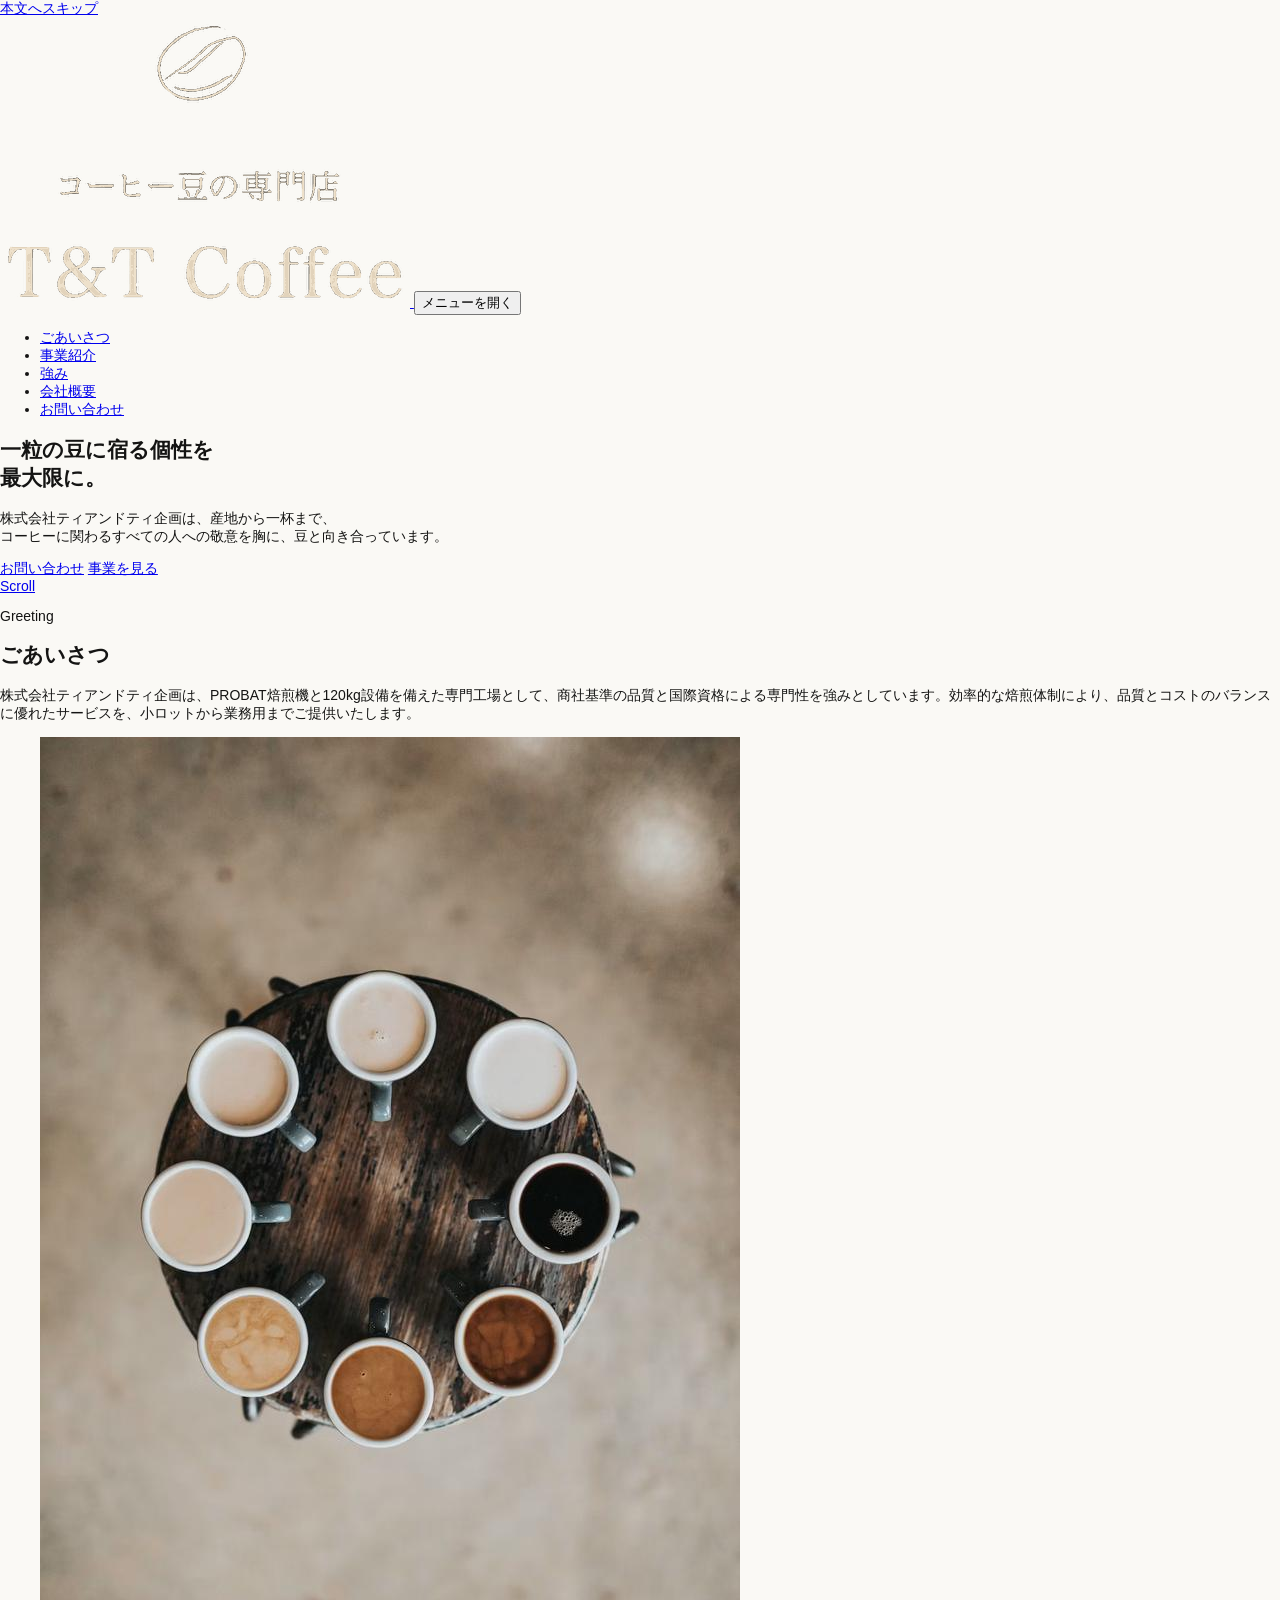
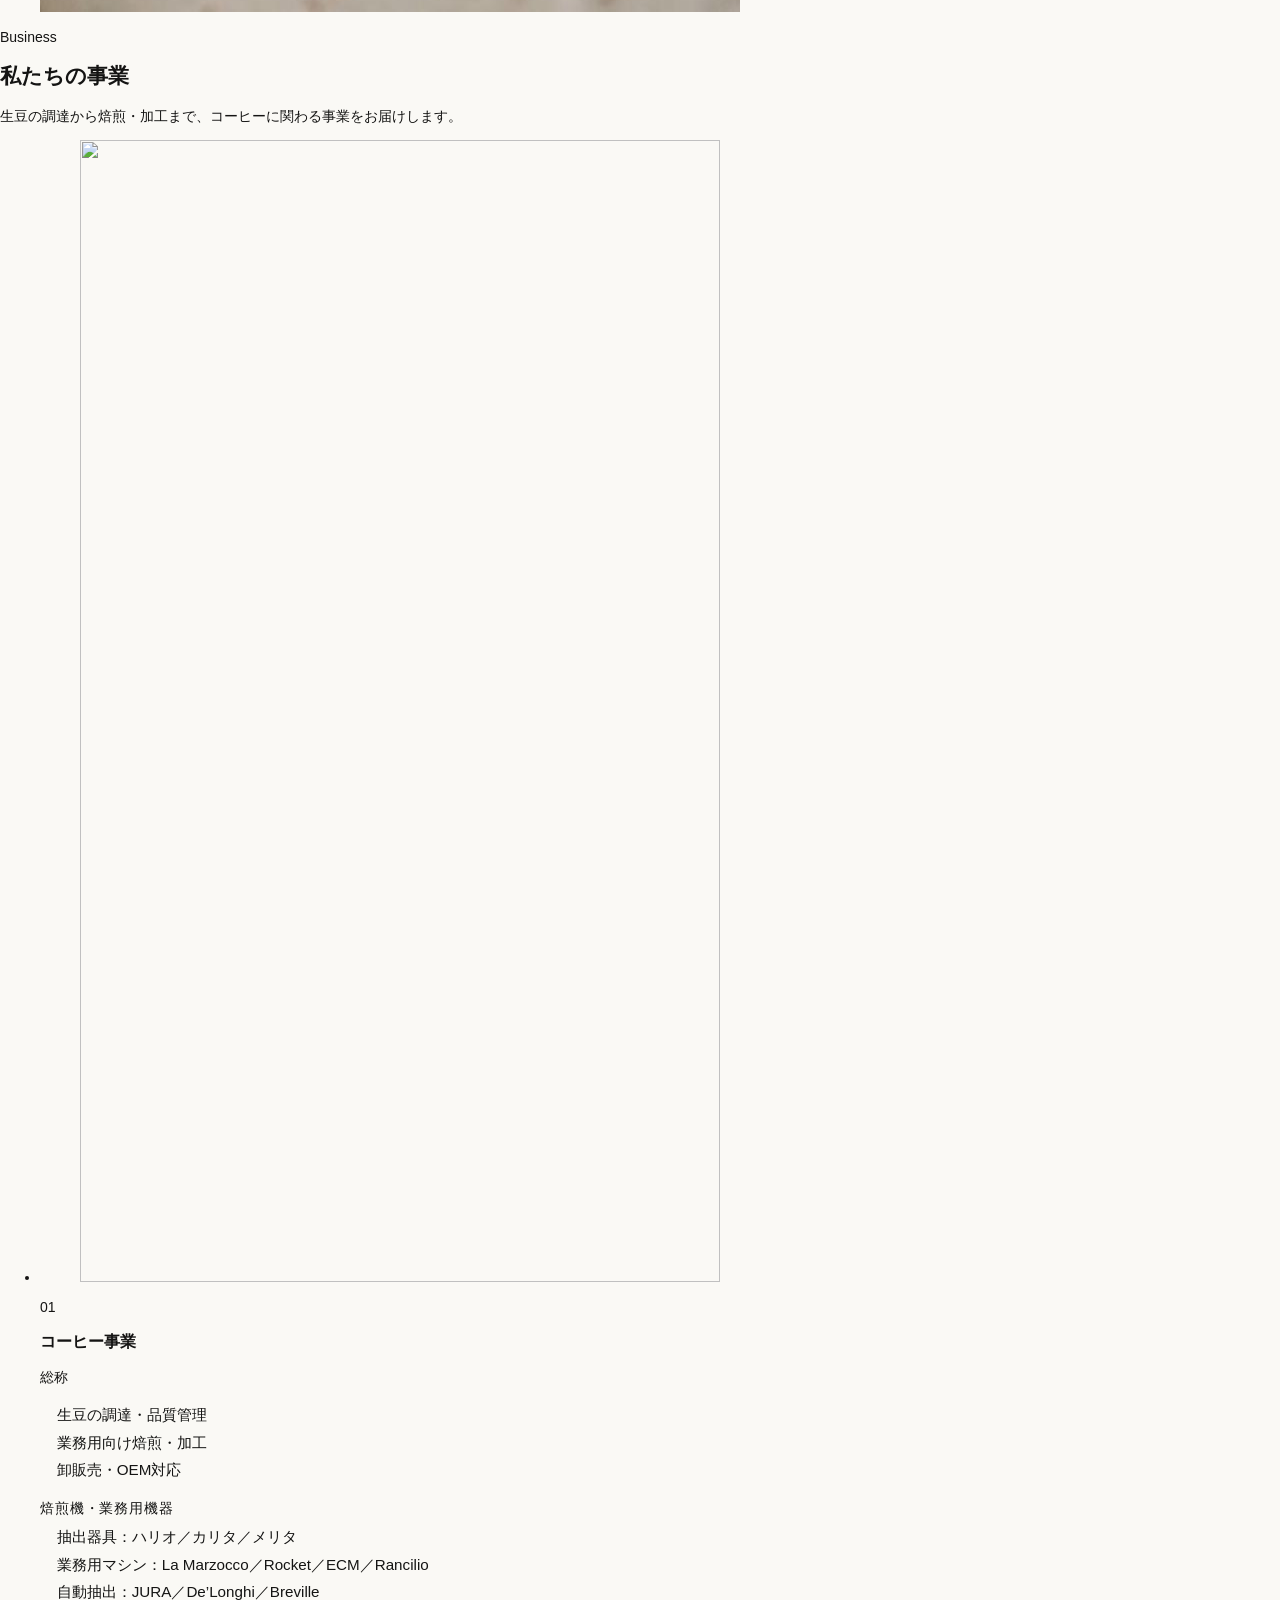
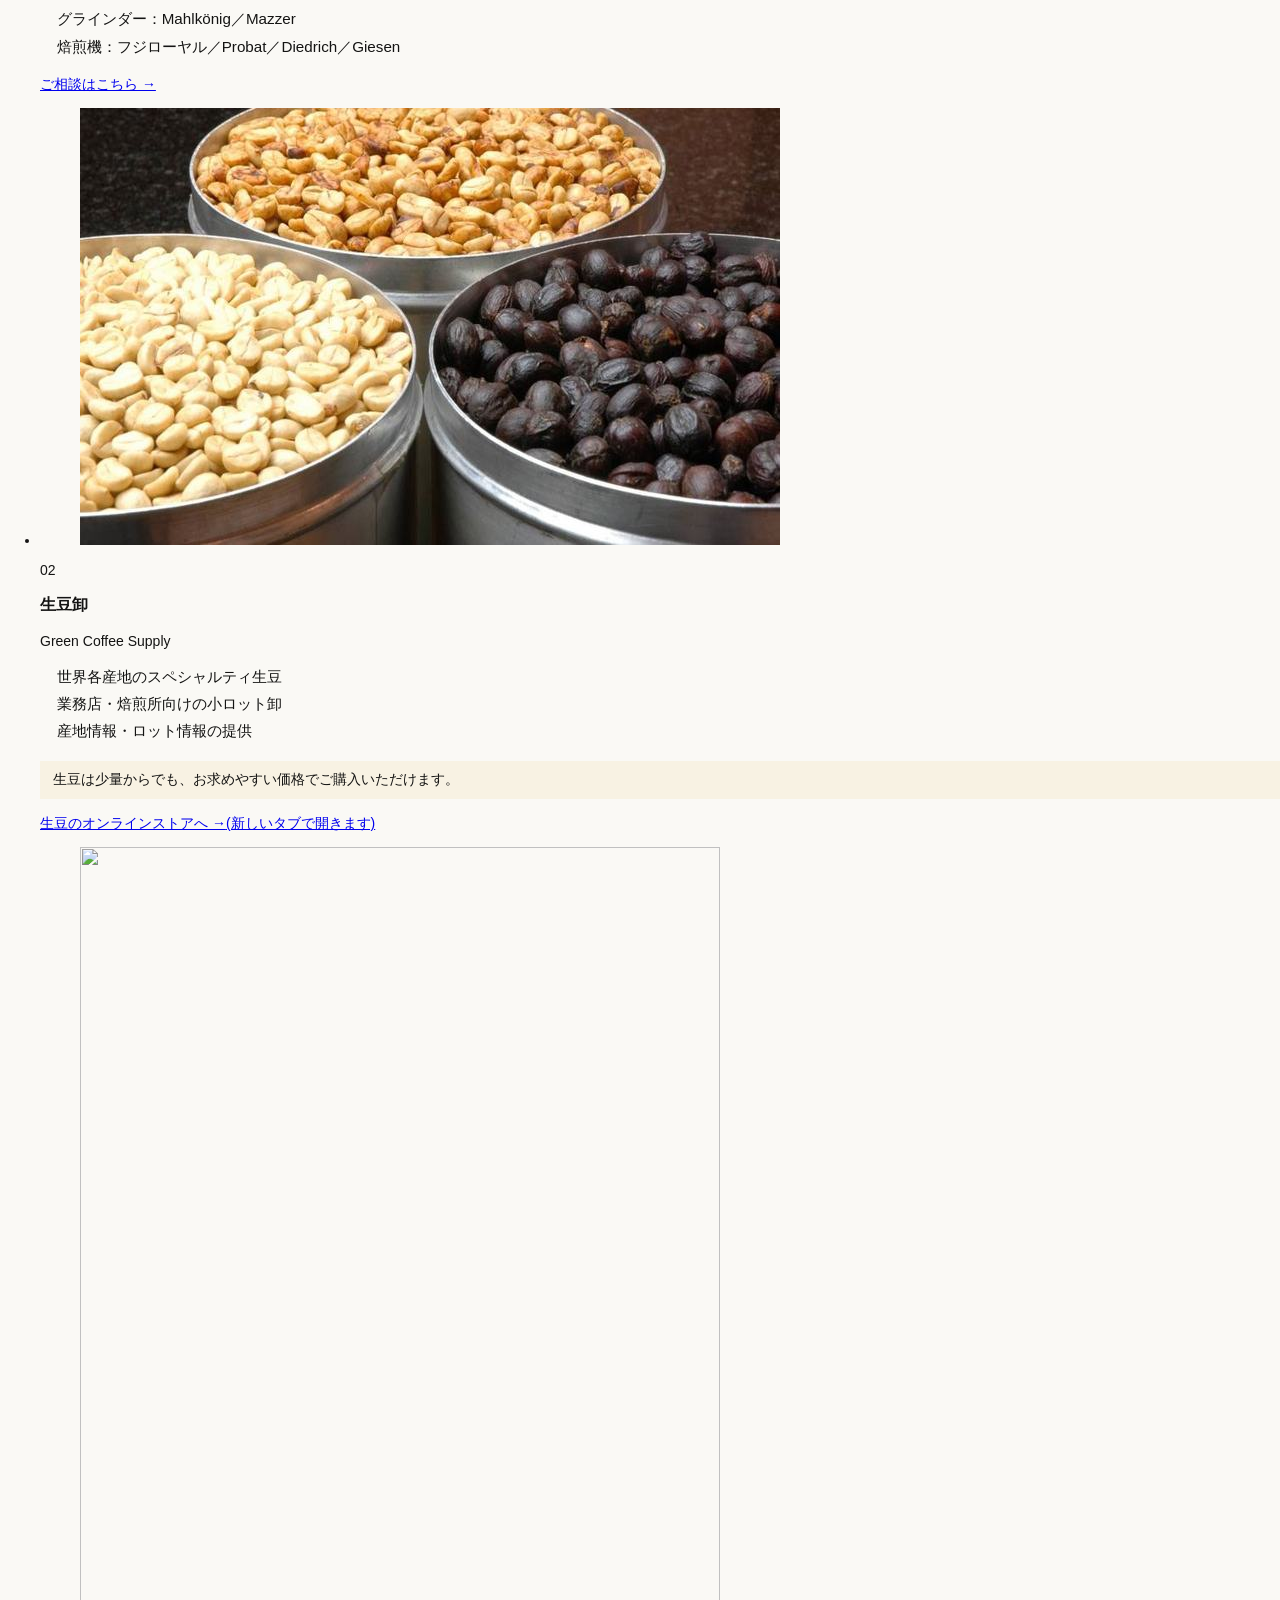
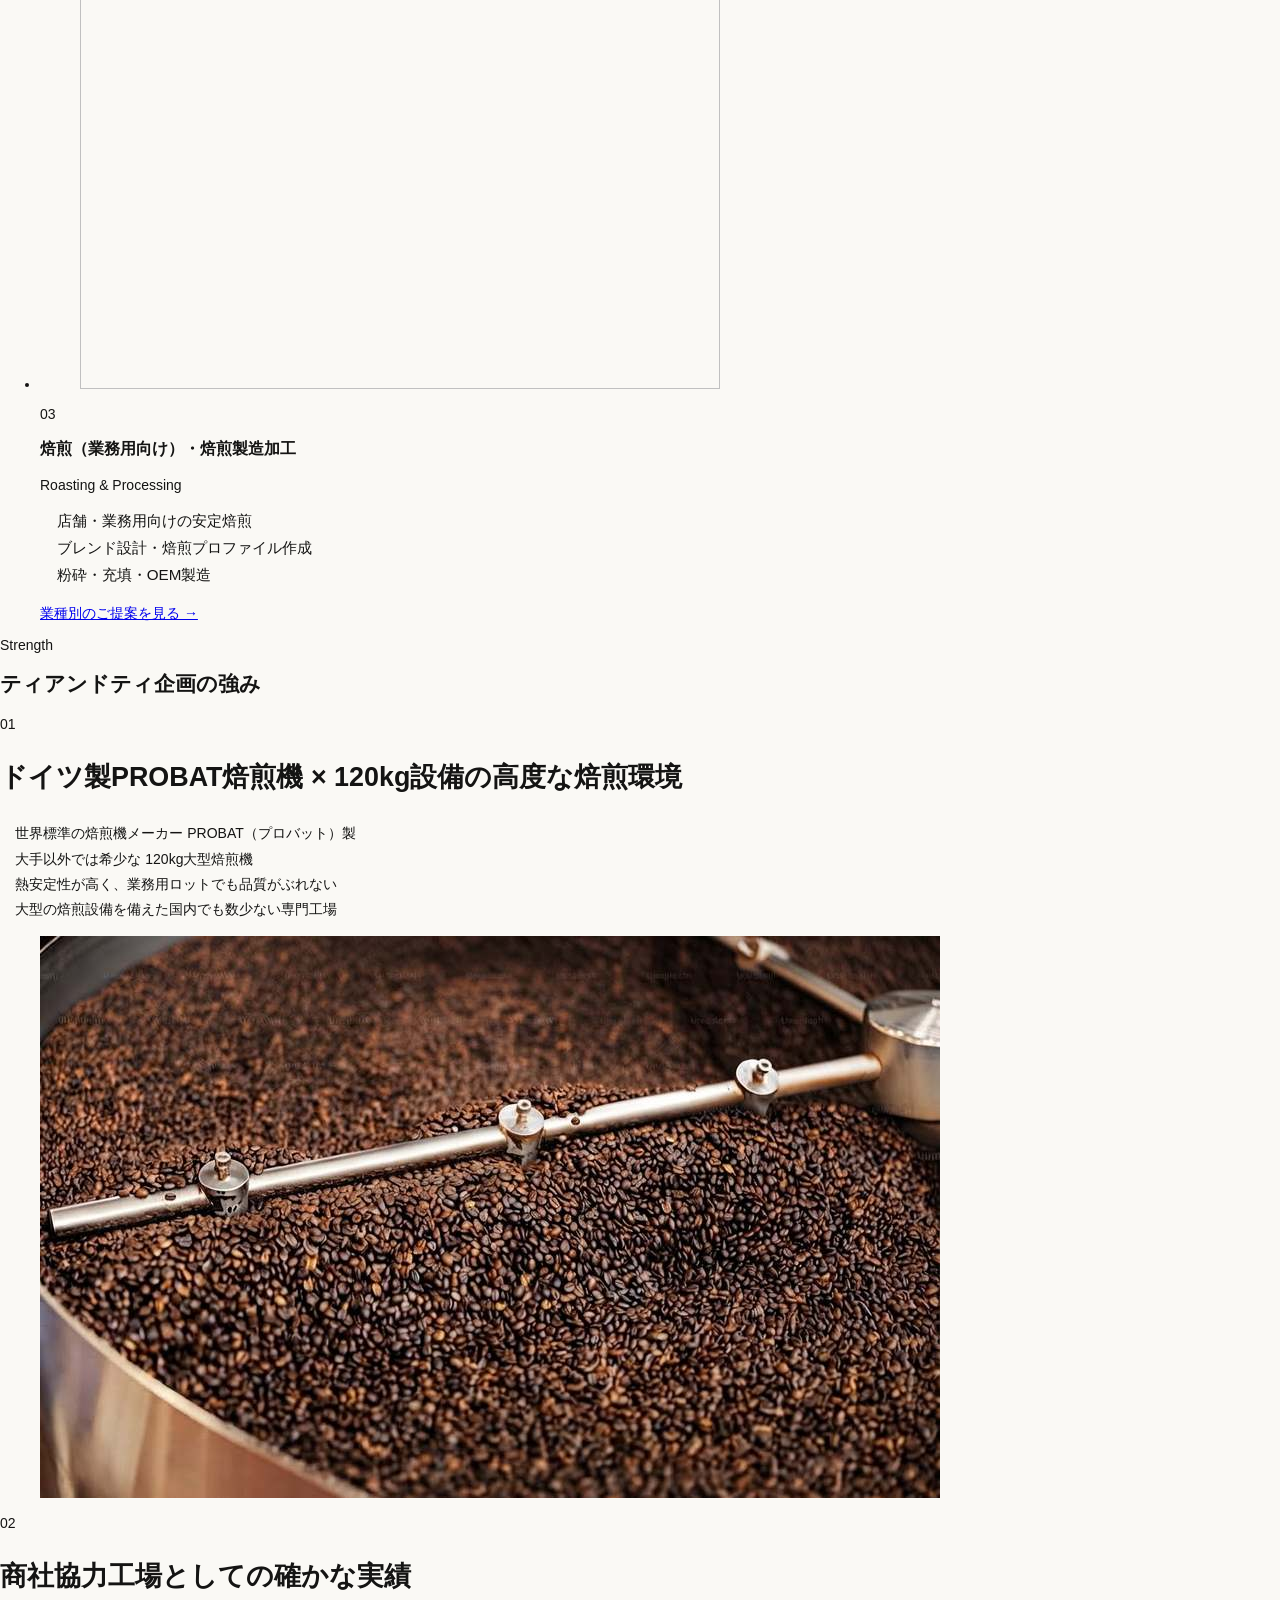
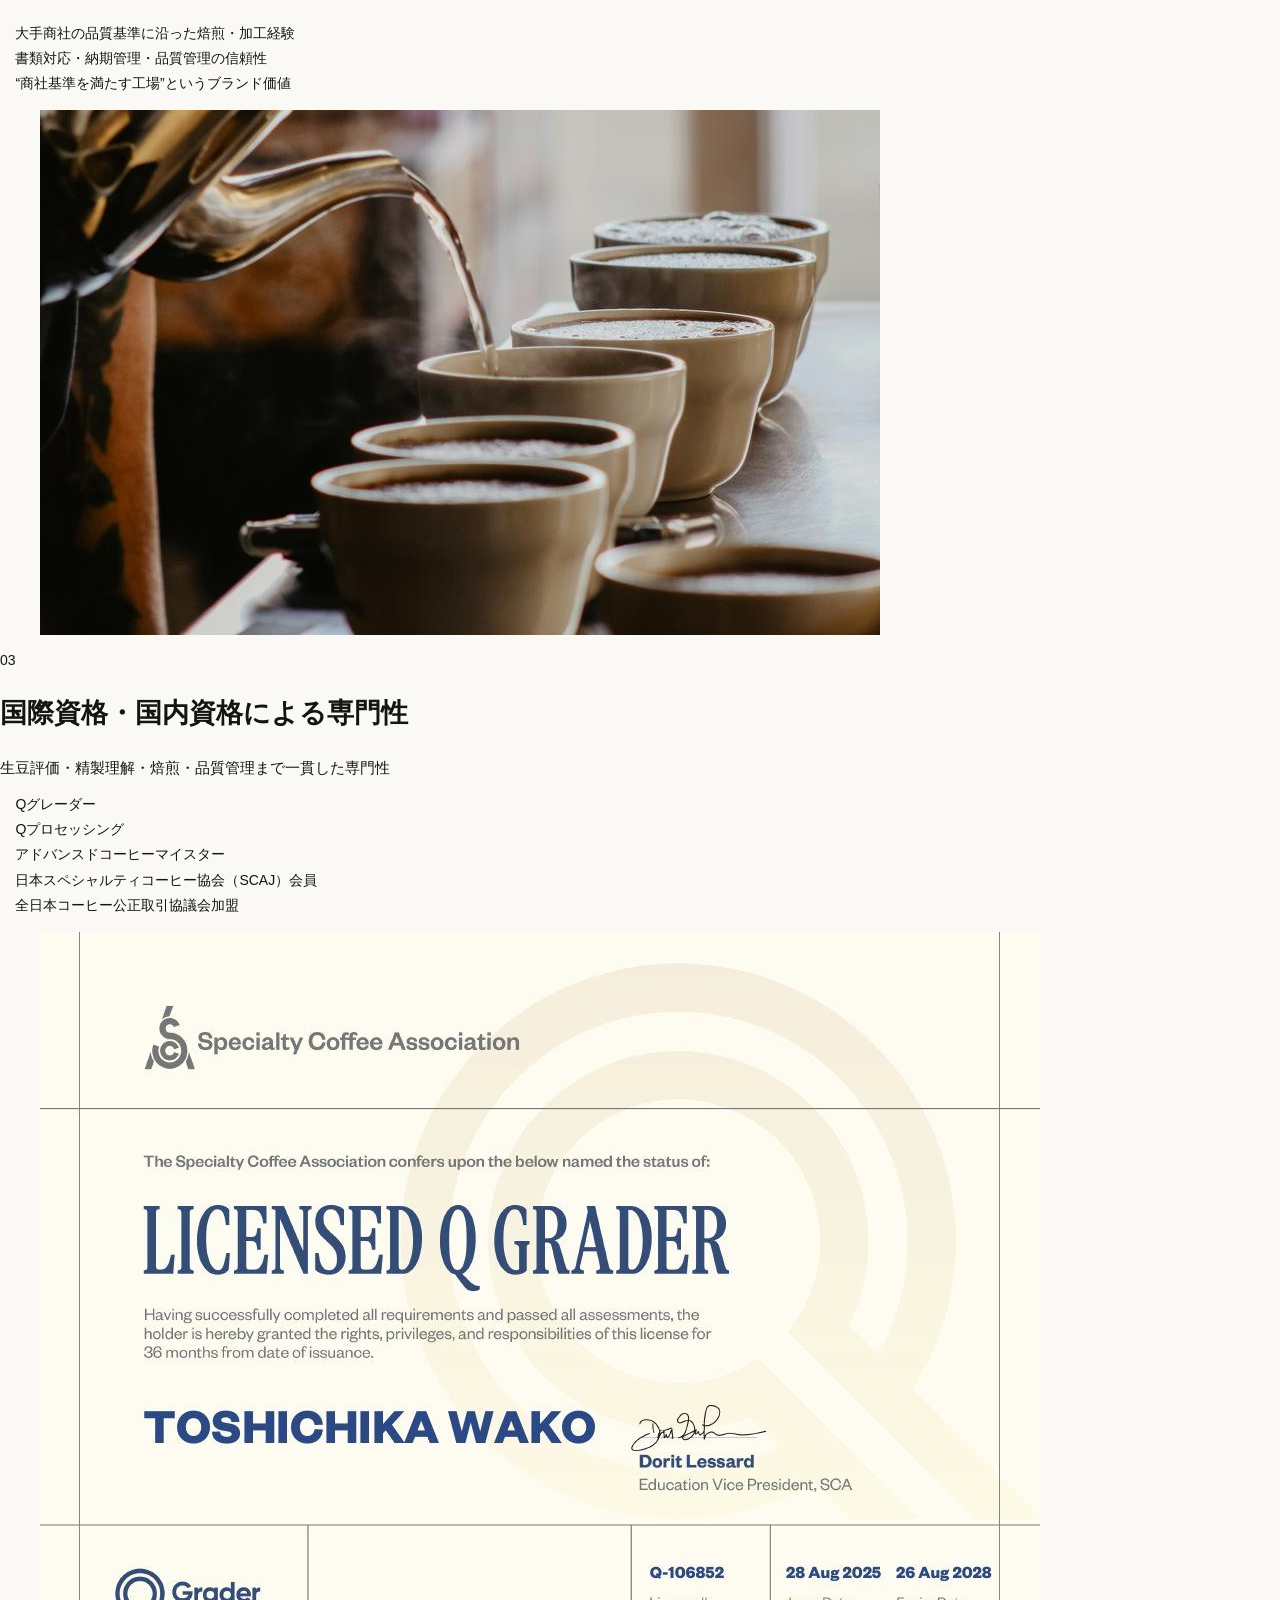
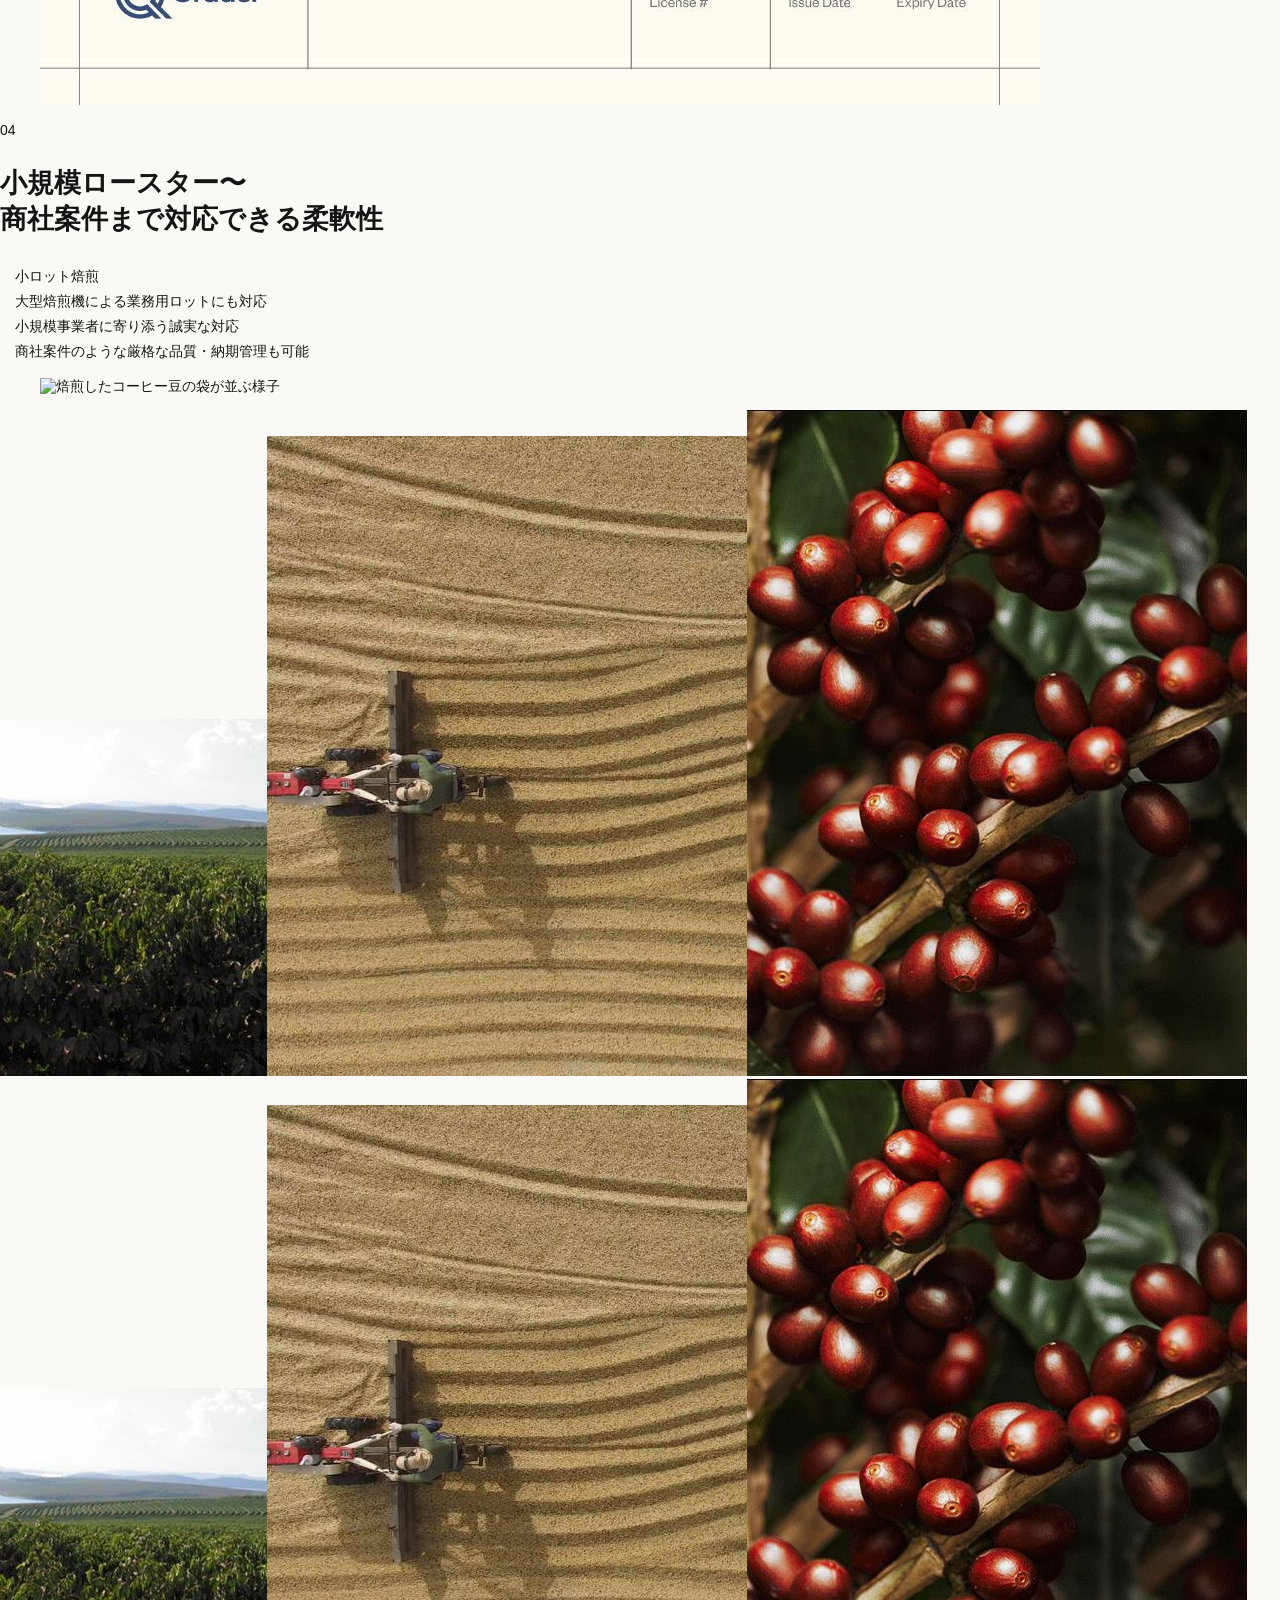
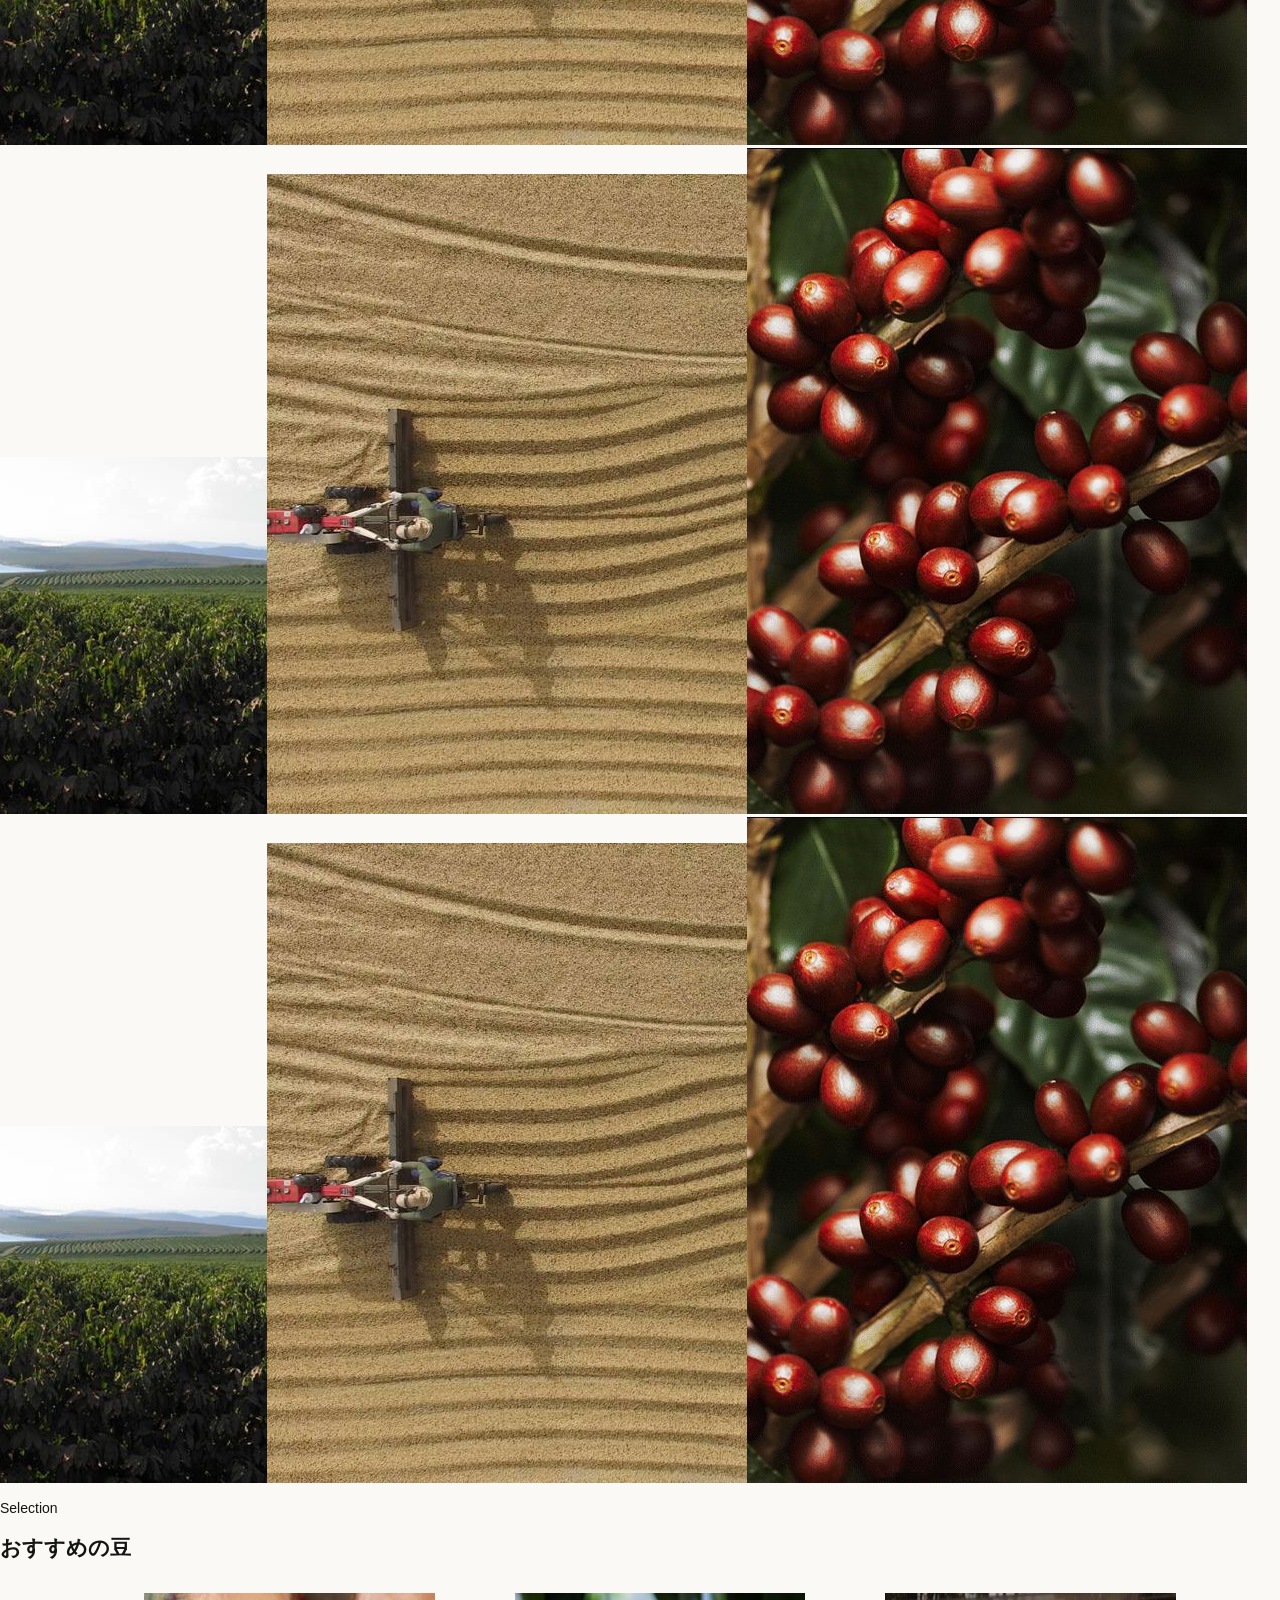
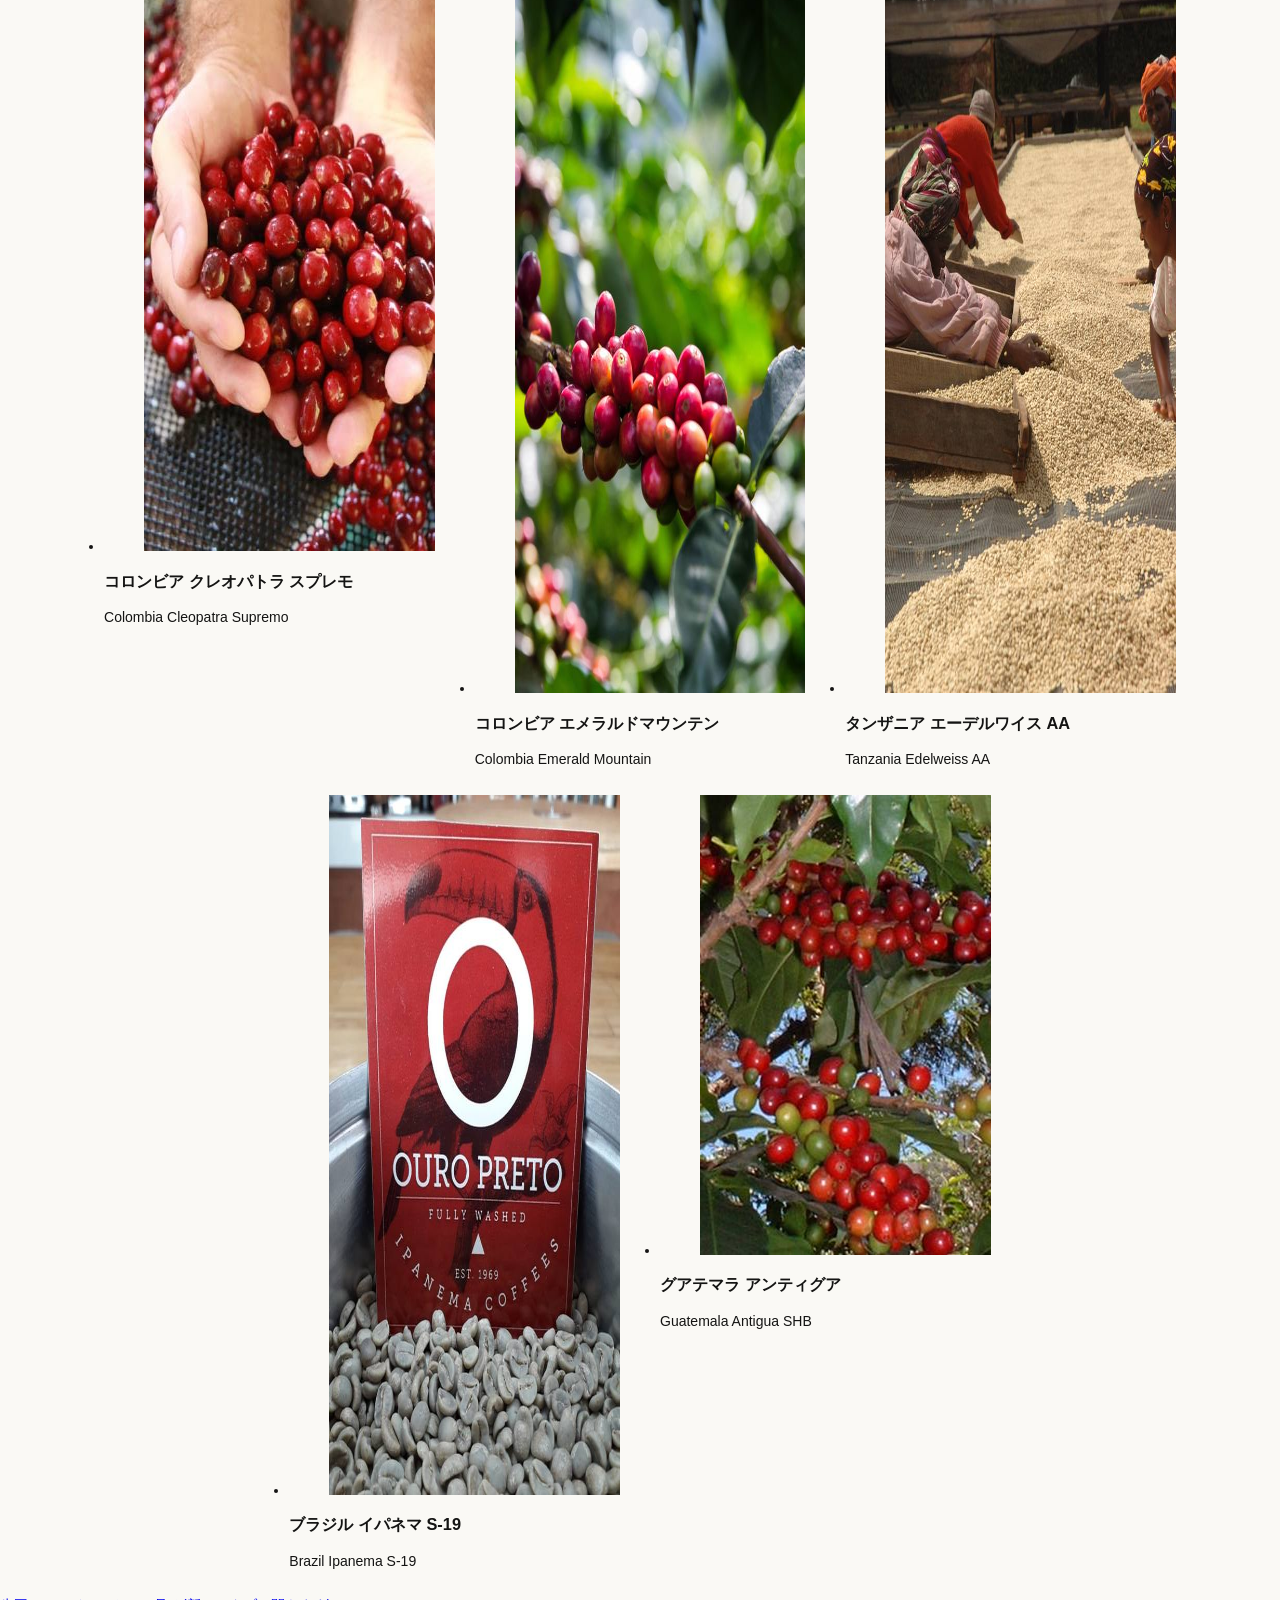
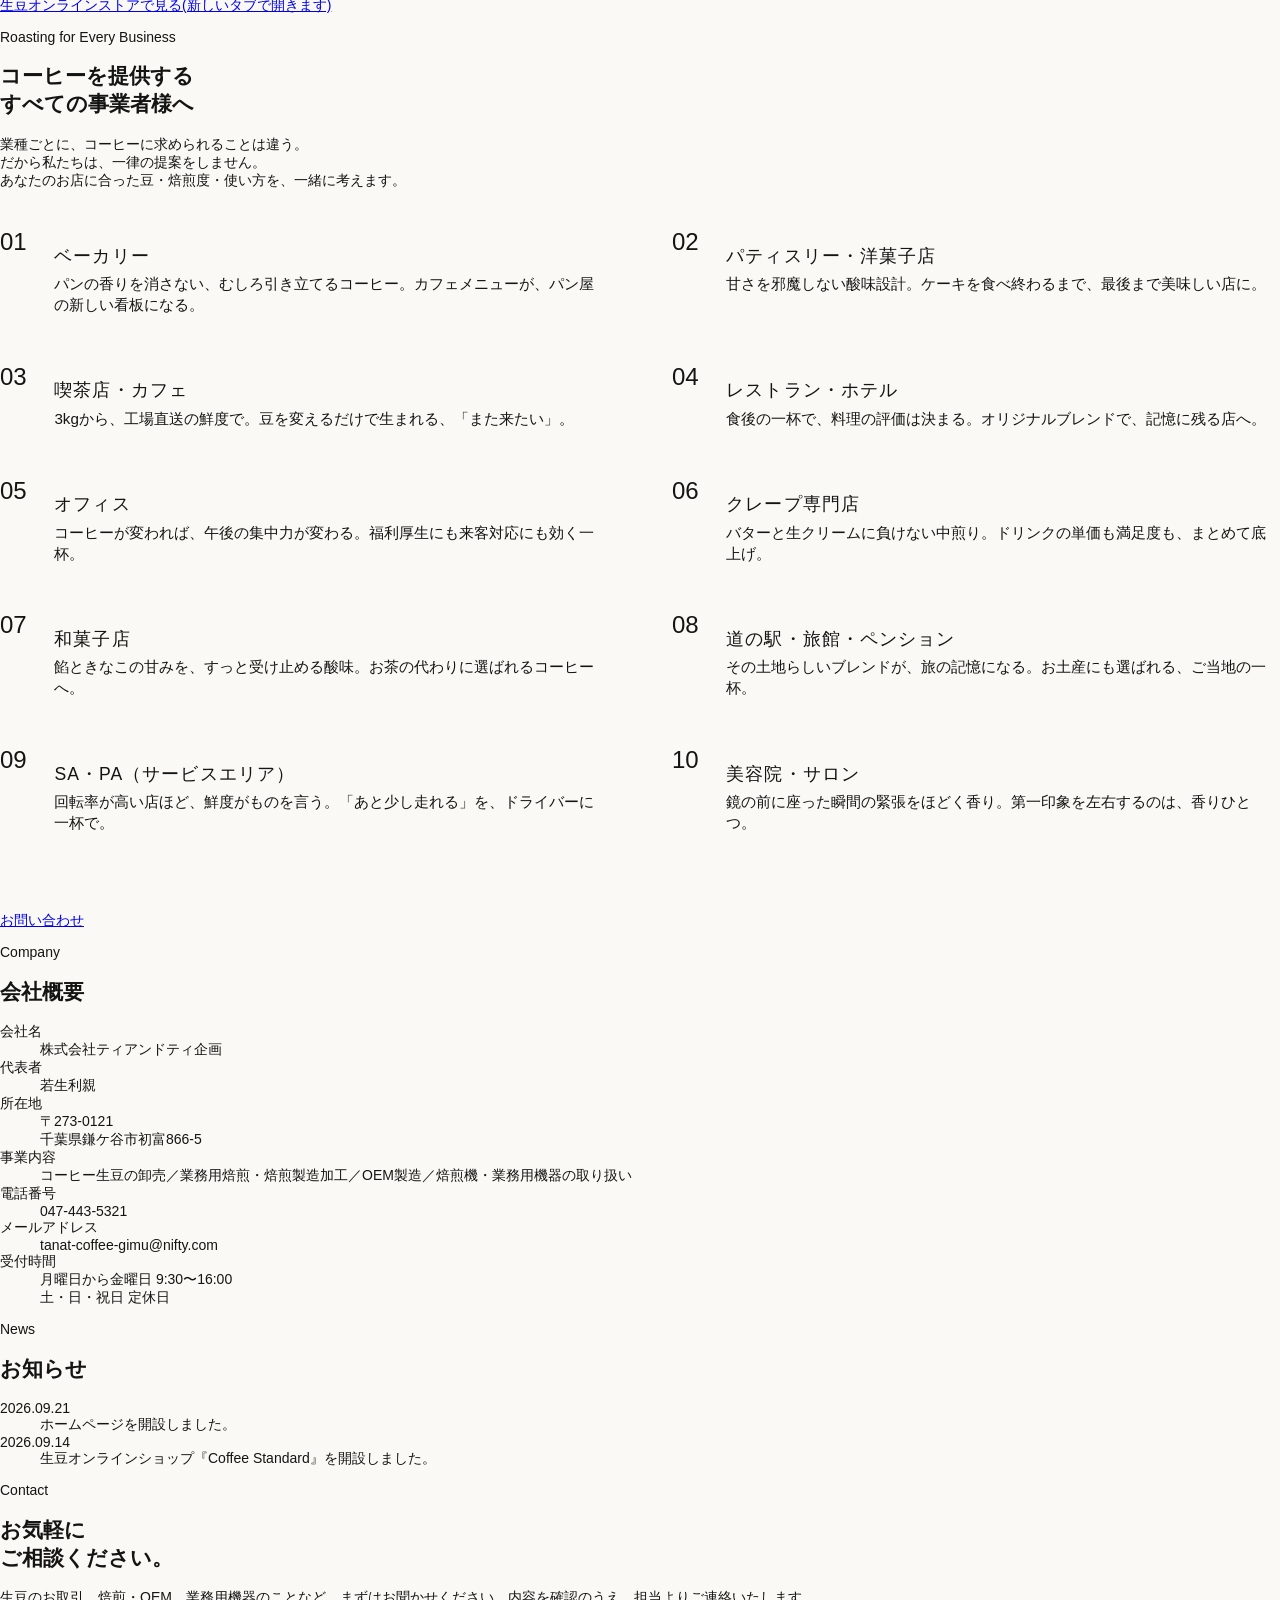
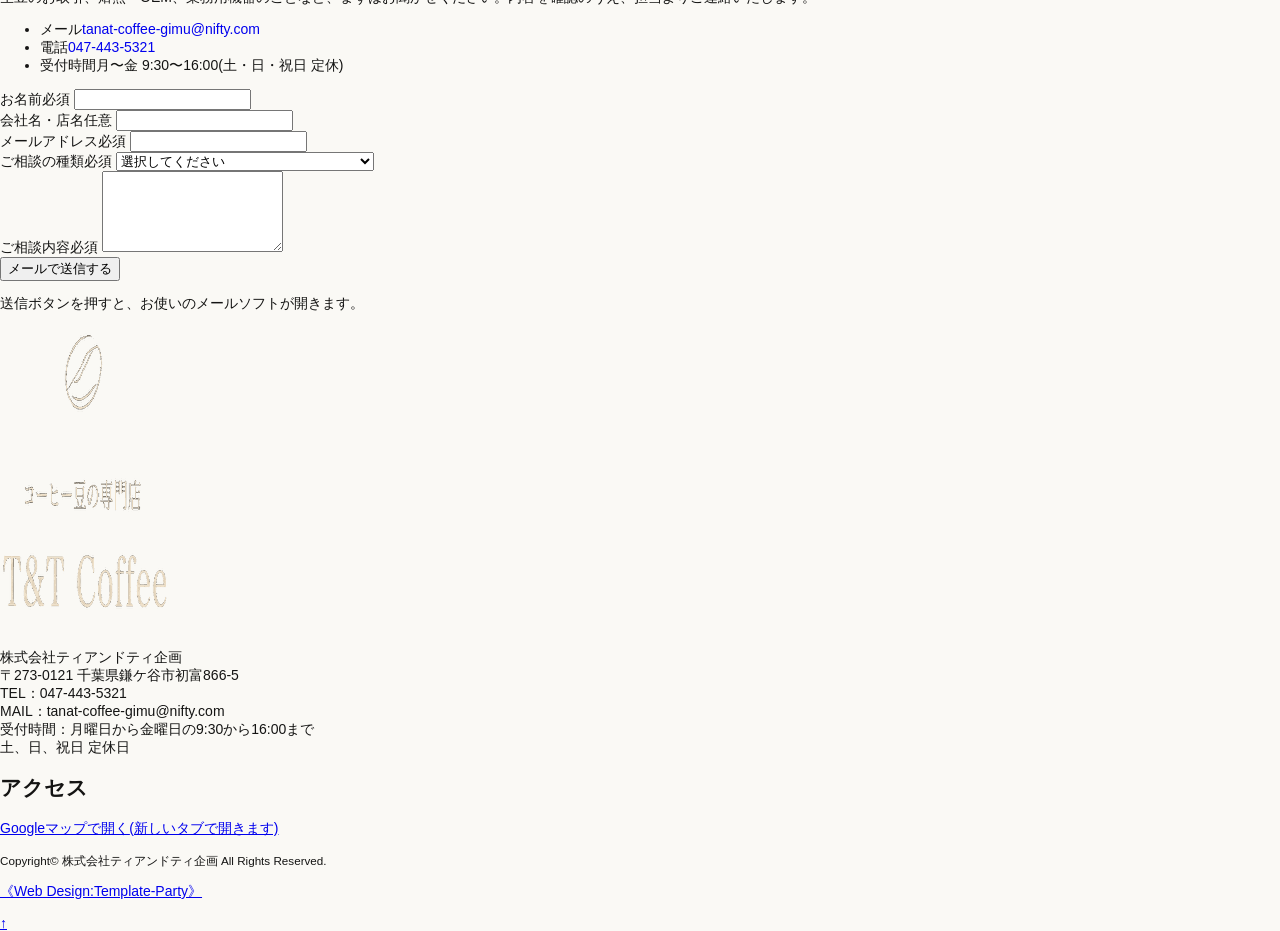
==== index.html @ a8927381 "Add files via upload" ====
<!doctype html><html><head><meta charset=utf8><meta name=viewport content="width=device-width,initial-scale=1,viewport-fit=cover"><style>:root{color-scheme:light;box-sizing:border-box;padding-top:env(safe-area-inset-top,0px);padding-bottom:env(safe-area-inset-bottom,0px)}html{scroll-padding-top:env(safe-area-inset-top,0px)}body{margin:0;padding:0;font:14px -apple-system,BlinkMacSystemFont,sans-serif;background:#faf9f5;color:#141413}img{max-width:100%}[hidden]:not([hidden=until-found i]){display:none!important}</style></head><body>
<title>株式会社ティアンドティ企画｜生豆卸・業務用焙煎（T&amp;T Coffee）</title>
<link rel="preconnect" href="https://fonts.googleapis.com">
<link rel="preconnect" href="https://fonts.gstatic.com" crossorigin>
<link rel="stylesheet" href="https://fonts.googleapis.com/css2?family=Kiwi+Maru:wght@400;500&display=swap">
<link rel="stylesheet" href="css/style.css">
<style>
.card__list{list-style:none;margin:0 0 1rem;padding:0}
.card__list li{position:relative;padding-left:1.1em;color:var(--text-muted);font-size:.95rem;line-height:1.8}
.card__list li::before{content:"";position:absolute;left:0;top:.85em;width:.5em;height:1px;background:var(--accent)}
.card__body > .card__note{color:var(--text);font-size:.9rem;background:rgba(230,184,102,.12);border-left:2px solid var(--accent);padding:.6rem .8rem;margin-bottom:1rem;border-radius:0 var(--radius) var(--radius) 0}
.industries{border-top:1px solid var(--line)}
.industry-list{list-style:none;margin:0 0 clamp(36px,5vw,56px);padding:0;display:grid;gap:0 clamp(32px,5vw,72px)}
@media (min-width:800px){.industry-list{grid-template-columns:1fr 1fr}}
.industry{display:flex;gap:1.2rem;padding:1.4rem 0;border-top:1px solid var(--line)}
.industry__no{font-family:var(--font-serif);color:var(--accent);font-size:1.5rem;line-height:1.3;min-width:2.2rem;margin:0}
.industry__title{font-size:1.1rem;font-weight:500;letter-spacing:.06em;margin-bottom:.4rem}
.industry p:not(.industry__no){color:var(--text-muted);font-size:.95rem;margin:0}
.row__lead{font-size:.95rem;color:var(--accent);margin-bottom:.6rem}
.row__list{list-style:none;margin:.8rem 0 0;padding:0}
.row__list li{position:relative;padding-left:1.1em;color:var(--text-muted);line-height:1.8}
.row__list li::before{content:"";position:absolute;left:0;top:.9em;width:.5em;height:1px;background:var(--accent)}
.card__subhead{font-size:.9rem;color:var(--accent);margin:.4rem 0 .3rem !important;letter-spacing:.06em}
.spec a,.footer__info a,.contact__info a{text-decoration:none !important}
.spec a,.footer__info a{color:inherit}
@media (min-width:700px){
  .picks{display:flex;flex-wrap:wrap;justify-content:center;max-width:none}
  .picks .pick{flex:0 1 calc((100% - 2 * clamp(24px,5vw,64px)) / 3);margin-top:0 !important}
}
.row__text h3{font-size:clamp(1.05rem,2.1vw,1.7rem)}
.row__title--one{white-space:nowrap}
.row__image img.is-cert{aspect-ratio:auto;object-fit:contain;height:auto}
.row__image img.is-bags{object-position:center 66%}
@media (min-width:700px){
  .hero__lead{max-width:none;text-wrap:nowrap}
}
.spec > div{grid-template-columns:8rem 1fr}
.spec dt{white-space:nowrap}
.spec dd{overflow-wrap:anywhere}
.brand{width:clamp(120px,13vw,180px);top:14px}
.footer__logo{width:170px;margin:0 0 1rem}
</style>
<span id="top"></span>
<a class="skip-link" href="#main">本文へスキップ</a>

<!-- ヘッダー -->
<header class="site-header">
  <a class="brand" href="#top">
    <img src="[data-uri]" width="410" height="289" alt="T&amp;T Coffee コーヒー豆の専門店">
  </a>

  <button class="nav-toggle" id="navToggle" type="button" aria-expanded="false" aria-controls="siteNav">
    <span class="nav-toggle__bars" aria-hidden="true"><i></i><i></i><i></i></span>
    <span class="visually-hidden">メニューを開く</span>
  </button>

  <nav class="site-nav" id="siteNav" aria-label="メインメニュー">
    <ul>
      <li><a href="#about">ごあいさつ</a></li>
      <li><a href="#business">事業紹介</a></li>
      <li><a href="#strength">強み</a></li>
      <li><a href="#company">会社概要</a></li>
      <li><a class="btn btn--small" href="#contact">お問い合わせ</a></li>
    </ul>
  </nav>
</header>

<main id="main">

  <!-- ヒーロー -->
  <section class="hero" aria-labelledby="hero-title">
    <div class="hero__bg" aria-hidden="true"></div>
    <div class="container hero__inner">
      <h1 class="hero__title reveal" id="hero-title">一粒の豆に宿る個性を<br>最大限に。</h1>
      <p class="hero__lead reveal">株式会社ティアンドティ企画は、産地から一杯まで、<br>コーヒーに関わるすべての人への敬意を胸に、豆と向き合っています。</p>
      <div class="hero__actions reveal">
        <a class="btn" href="#contact">お問い合わせ</a>
        <a class="btn btn--ghost" href="#business">事業を見る</a>
      </div>
    </div>
    <a class="hero__scroll" href="#about" aria-label="次のセクションへ">Scroll</a>
  </section>

  <!-- ごあいさつ -->
  <section class="section" id="about" aria-labelledby="about-title">
    <div class="container split">
      <div class="split__text reveal">
        <p class="label">Greeting</p>
        <h2 class="section-title" id="about-title">ごあいさつ</h2>
        <p>株式会社ティアンドティ企画は、PROBAT焙煎機と120kg設備を備えた専門工場として、商社基準の品質と国際資格による専門性を強みとしています。効率的な焙煎体制により、品質とコストのバランスに優れたサービスを、小ロットから業務用までご提供いたします。</p>
      </div>
      <figure class="split__image reveal">
        <img src="[data-uri]" width="700" height="875" loading="lazy" alt="円形に並んだ、さまざまなコーヒーのカップ">
      </figure>
    </div>
  </section>

  <!-- 事業紹介 -->
  <section class="section section--deep" id="business" aria-labelledby="business-title">
    <div class="container">
      <header class="section-head reveal">
        <p class="label">Business</p>
        <h2 class="section-title" id="business-title">私たちの事業</h2>
        <p class="section-lead">生豆の調達から焙煎・加工まで、コーヒーに関わる事業をお届けします。</p>
      </header>

      <ul class="cards">
        <li class="card reveal">
          <figure class="card__image"><img src="images/bean1.jpg" width="640" height="1142" loading="lazy" alt=""></figure>
          <div class="card__body">
            <p class="card__no">01</p>
            <h3 class="card__title">コーヒー事業</h3>
            <p class="card__sub">総称</p>
            <ul class="card__list">
              <li>生豆の調達・品質管理</li>
              <li>業務用向け焙煎・加工</li>
              <li>卸販売・OEM対応</li>
            </ul>
            <p class="card__subhead">焙煎機・業務用機器</p>
            <ul class="card__list">
              <li>抽出器具：ハリオ／カリタ／メリタ</li>
              <li>業務用マシン：La Marzocco／Rocket／ECM／Rancilio</li>
              <li>自動抽出：JURA／De’Longhi／Breville</li>
              <li>グラインダー：Mahlkönig／Mazzer</li>
              <li>焙煎機：フジローヤル／Probat／Diedrich／Giesen</li>
            </ul>
            <a class="card__link" href="#contact">ご相談はこちら<span aria-hidden="true"> →</span></a>
          </div>
        </li>
        <li class="card reveal">
          <figure class="card__image"><img src="[data-uri]" width="700" height="437" loading="lazy" alt="精製方法の異なる3種類のコーヒー豆"></figure>
          <div class="card__body">
            <p class="card__no">02</p>
            <h3 class="card__title">生豆卸</h3>
            <p class="card__sub">Green Coffee Supply</p>
            <ul class="card__list">
              <li>世界各産地のスペシャルティ生豆</li>
              <li>業務店・焙煎所向けの小ロット卸</li>
              <li>産地情報・ロット情報の提供</li>
            </ul>
            <p class="card__note">生豆は少量からでも、お求めやすい価格でご購入いただけます。</p>
            <a class="card__link" href="https://www.coffee-standard.com/#manifesto" target="_blank" rel="noopener">生豆のオンラインストアへ<span aria-hidden="true"> →</span><span class="visually-hidden">(新しいタブで開きます)</span></a>
          </div>
        </li>
        <li class="card reveal">
          <figure class="card__image"><img src="images/bean3.jpg" width="640" height="1142" loading="lazy" alt=""></figure>
          <div class="card__body">
            <p class="card__no">03</p>
            <h3 class="card__title">焙煎（業務用向け）・<wbr>焙煎製造加工</h3>
            <p class="card__sub">Roasting &amp; Processing</p>
            <ul class="card__list">
              <li>店舗・業務用向けの安定焙煎</li>
              <li>ブレンド設計・焙煎プロファイル作成</li>
              <li>粉砕・充填・OEM製造</li>
            </ul>
            <a class="card__link" href="#track">業種別のご提案を見る<span aria-hidden="true"> →</span></a>
          </div>
        </li>
      </ul>
    </div>
  </section>

  <!-- 強み -->
  <section class="section" id="strength" aria-labelledby="strength-title">
    <div class="container">
      <header class="section-head reveal">
        <p class="label">Strength</p>
        <h2 class="section-title" id="strength-title">ティアンドティ企画の強み</h2>
      </header>

      <div class="rows">
        <article class="row reveal">
          <div class="row__text">
            <p class="row__no" aria-hidden="true">01</p>
            <h3>ドイツ製PROBAT焙煎機 × 120kg設備の高度な焙煎環境</h3>
            <ul class="row__list">
              <li>世界標準の焙煎機メーカー PROBAT（プロバット）製</li>
              <li>大手以外では希少な 120kg大型焙煎機</li>
              <li>熱安定性が高く、業務用ロットでも品質がぶれない</li>
              <li>大型の焙煎設備を備えた国内でも数少ない専門工場</li>
            </ul>
          </div>
          <figure class="row__image"><img src="[data-uri]" width="900" height="562" loading="lazy" alt="焙煎機の中で撹拌されるコーヒー豆"></figure>
        </article>

        <article class="row row--reverse reveal">
          <div class="row__text">
            <p class="row__no" aria-hidden="true">02</p>
            <h3 class="row__title--one">商社協力工場としての確かな実績</h3>
            <ul class="row__list">
              <li>大手商社の品質基準に沿った焙煎・加工経験</li>
              <li>書類対応・納期管理・品質管理の信頼性</li>
              <li>“商社基準を満たす工場”というブランド価値</li>
            </ul>
          </div>
          <figure class="row__image"><img src="[data-uri]" width="840" height="525" loading="lazy" alt="カッピング（品質評価）で並ぶカップにお湯を注ぐ様子"></figure>
        </article>

        <article class="row reveal">
          <div class="row__text">
            <p class="row__no" aria-hidden="true">03</p>
            <h3 class="row__title--one">国際資格・国内資格による専門性</h3>
            <p class="row__lead">生豆評価・精製理解・焙煎・品質管理まで一貫した専門性</p>
            <ul class="row__list">
              <li>Qグレーダー</li>
              <li>Qプロセッシング</li>
              <li>アドバンスドコーヒーマイスター</li>
              <li>日本スペシャルティコーヒー協会（SCAJ）会員</li>
              <li>全日本コーヒー公正取引協議会加盟</li>
            </ul>
          </div>
          <figure class="row__image"><img class="is-cert" src="[data-uri]" width="1000" height="773" loading="lazy" alt="Specialty Coffee Association Licensed Q Grader 認定証"></figure>
        </article>

        <article class="row row--reverse reveal">
          <div class="row__text">
            <p class="row__no" aria-hidden="true">04</p>
            <h3 class="row__title--one">小規模ロースター〜<br>商社案件まで対応できる柔軟性</h3>
            <ul class="row__list">
              <li>小ロット焙煎</li>
              <li>大型焙煎機による業務用ロットにも対応</li>
              <li>小規模事業者に寄り添う誠実な対応</li>
              <li>商社案件のような厳格な品質・納期管理も可能</li>
            </ul>
          </div>
          <figure class="row__image"><img class="is-bags" src="images/about.jpg" width="800" height="1427" loading="lazy" alt="焙煎したコーヒー豆の袋が並ぶ様子"></figure>
        </article>
      </div>
    </div>
  </section>

  <!-- 横流れ -->
  <div class="marquee" aria-hidden="true">
    <div class="marquee__track" id="marqueeTrack"><img src="[data-uri]" width="267" height="357" alt=""><img src="[data-uri]" width="480" height="640" alt=""><img src="[data-uri]" width="500" height="666" alt=""></div>
  </div>

  <!-- おすすめの豆 -->
  <section class="section section--deep" id="beans" aria-labelledby="beans-title">
    <div class="container">
      <header class="section-head section-head--center reveal">
        <p class="label">Selection</p>
        <h2 class="section-title" id="beans-title">おすすめの豆</h2>
      </header>

      <ul class="picks">
        <li class="pick reveal">
          <figure><img src="[data-uri]" width="446" height="558" loading="lazy" alt="赤く熟したコーヒーチェリーを両手ですくい上げている様子"></figure>
          <h3>コロンビア クレオパトラ スプレモ</h3>
          <p class="pick__origin">Colombia Cleopatra Supremo</p>
        </li>
        <li class="pick reveal">
          <figure><img src="[data-uri]" width="560" height="700" loading="lazy" alt="枝に実った赤いコーヒーチェリー"></figure>
          <h3>コロンビア エメラルドマウンテン</h3>
          <p class="pick__origin">Colombia Emerald Mountain</p>
        </li>
        <li class="pick reveal">
          <figure><img src="[data-uri]" width="560" height="700" loading="lazy" alt="乾燥台でコーヒー豆を選別する作業"></figure>
          <h3>タンザニア エーデルワイス AA</h3>
          <p class="pick__origin">Tanzania Edelweiss AA</p>
        </li>
        <li class="pick reveal">
          <figure><img src="[data-uri]" width="560" height="700" loading="lazy" alt="ブラジル・イパネマ農園のラベルと生豆"></figure>
          <h3>ブラジル イパネマ S-19</h3>
          <p class="pick__origin">Brazil Ipanema S-19</p>
        </li>
        <li class="pick reveal">
          <figure><img src="[data-uri]" width="368" height="460" loading="lazy" alt="木になった赤いコーヒーチェリー"></figure>
          <h3>グアテマラ アンティグア</h3>
          <p class="pick__origin">Guatemala Antigua SHB</p>
        </li>
      </ul>

      <p class="center reveal"><a class="btn" href="https://www.coffee-standard.com/#manifesto" target="_blank" rel="noopener">生豆オンラインストアで見る<span class="visually-hidden">(新しいタブで開きます)</span></a></p>
    </div>
  </section>

  <!-- 焙煎のご提案（業種別） -->
  <section class="section industries" id="track" aria-labelledby="track-title">
    <div class="container">
      <header class="section-head reveal">
        <p class="label">Roasting for Every Business</p>
        <h2 class="section-title" id="track-title">コーヒーを提供する<br class="sp-hide">すべての事業者様へ</h2>
        <p class="section-lead">業種ごとに、コーヒーに求められることは違う。<br>だから私たちは、一律の提案をしません。<br>あなたのお店に合った豆・焙煎度・使い方を、一緒に考えます。</p>
      </header>

      <ul class="industry-list">
        <li class="industry reveal">
          <p class="industry__no" aria-hidden="true">01</p>
          <div>
            <h3 class="industry__title">ベーカリー</h3>
            <p>パンの香りを消さない、むしろ引き立てるコーヒー。カフェメニューが、パン屋の新しい看板になる。</p>
          </div>
        </li>
        <li class="industry reveal">
          <p class="industry__no" aria-hidden="true">02</p>
          <div>
            <h3 class="industry__title">パティスリー・<wbr>洋菓子店</h3>
            <p>甘さを邪魔しない酸味設計。ケーキを食べ終わるまで、最後まで美味しい店に。</p>
          </div>
        </li>
        <li class="industry reveal">
          <p class="industry__no" aria-hidden="true">03</p>
          <div>
            <h3 class="industry__title">喫茶店・カフェ</h3>
            <p>3kgから、工場直送の鮮度で。豆を変えるだけで生まれる、「また来たい」。</p>
          </div>
        </li>
        <li class="industry reveal">
          <p class="industry__no" aria-hidden="true">04</p>
          <div>
            <h3 class="industry__title">レストラン・ホテル</h3>
            <p>食後の一杯で、料理の評価は決まる。オリジナルブレンドで、記憶に残る店へ。</p>
          </div>
        </li>
        <li class="industry reveal">
          <p class="industry__no" aria-hidden="true">05</p>
          <div>
            <h3 class="industry__title">オフィス</h3>
            <p>コーヒーが変われば、午後の集中力が変わる。福利厚生にも来客対応にも効く一杯。</p>
          </div>
        </li>
        <li class="industry reveal">
          <p class="industry__no" aria-hidden="true">06</p>
          <div>
            <h3 class="industry__title">クレープ専門店</h3>
            <p>バターと生クリームに負けない中煎り。ドリンクの単価も満足度も、まとめて底上げ。</p>
          </div>
        </li>
        <li class="industry reveal">
          <p class="industry__no" aria-hidden="true">07</p>
          <div>
            <h3 class="industry__title">和菓子店</h3>
            <p>餡ときなこの甘みを、すっと受け止める酸味。お茶の代わりに選ばれるコーヒーへ。</p>
          </div>
        </li>
        <li class="industry reveal">
          <p class="industry__no" aria-hidden="true">08</p>
          <div>
            <h3 class="industry__title">道の駅・旅館・<wbr>ペンション</h3>
            <p>その土地らしいブレンドが、旅の記憶になる。お土産にも選ばれる、ご当地の一杯。</p>
          </div>
        </li>
        <li class="industry reveal">
          <p class="industry__no" aria-hidden="true">09</p>
          <div>
            <h3 class="industry__title">SA・PA（サービスエリア）</h3>
            <p>回転率が高い店ほど、鮮度がものを言う。「あと少し走れる」を、ドライバーに一杯で。</p>
          </div>
        </li>
        <li class="industry reveal">
          <p class="industry__no" aria-hidden="true">10</p>
          <div>
            <h3 class="industry__title">美容院・サロン</h3>
            <p>鏡の前に座った瞬間の緊張をほどく香り。第一印象を左右するのは、香りひとつ。</p>
          </div>
        </li>
      </ul>

      <p class="center reveal"><a class="btn" href="#contact">お問い合わせ</a></p>
    </div>
  </section>

  <!-- 会社概要・お知らせ -->
  <section class="section" id="company" aria-labelledby="company-title">
    <div class="container two-col">
      <div class="reveal">
        <p class="label">Company</p>
        <h2 class="section-title" id="company-title">会社概要</h2>
        <dl class="spec">
          <div><dt>会社名</dt><dd>株式会社ティアンドティ企画</dd></div>
          <div><dt>代表者</dt><dd>若生利親</dd></div>
          <div><dt>所在地</dt><dd>〒273-0121<br>千葉県鎌ケ谷市初富866-5</dd></div>
          <div><dt>事業内容</dt><dd>コーヒー生豆の卸売／業務用焙煎・焙煎製造加工／OEM製造／焙煎機・業務用機器の取り扱い</dd></div>
          <div><dt>電話番号</dt><dd><a href="tel:0474435321">047-443-5321</a></dd></div>
          <div><dt>メールアドレス</dt><dd><a href="mailto:tanat-coffee-gimu@nifty.com">tanat-coffee-gimu@nifty.com</a></dd></div>
          <div><dt>受付時間</dt><dd>月曜日から金曜日 9:30〜16:00<br>土・日・祝日 定休日</dd></div>
        </dl>
      </div>

      <div class="reveal">
        <p class="label">News</p>
        <h2 class="section-title">お知らせ</h2>
        <dl class="news">
          <div><dt><time datetime="2026-09-21">2026.09.21</time></dt><dd>ホームページを開設しました。</dd></div>
          <div><dt><time datetime="2026-09-14">2026.09.14</time></dt><dd>生豆オンラインショップ『Coffee Standard』を開設しました。</dd></div>
        </dl>
      </div>
    </div>
  </section>

  <!-- お問い合わせ -->
  <section class="section section--deep contact" id="contact" aria-labelledby="contact-title">
    <div class="container contact__grid">
      <div class="reveal">
        <p class="label">Contact</p>
        <h2 class="section-title" id="contact-title">お気軽に<br>ご相談ください。</h2>
        <p>生豆のお取引、焙煎・OEM、業務用機器のことなど、まずはお聞かせください。内容を確認のうえ、担当よりご連絡いたします。</p>
        <ul class="contact__info">
          <li><span>メール</span><a href="mailto:tanat-coffee-gimu@nifty.com">tanat-coffee-gimu@nifty.com</a></li>
          <li><span>電話</span><a href="tel:0474435321">047-443-5321</a></li>
          <li><span>受付時間</span>月〜金 9:30〜16:00(土・日・祝日 定休)</li>
        </ul>
      </div>

      <form class="form reveal" id="contactForm" novalidate>
        <div class="field">
          <label for="name">お名前<span class="req">必須</span></label>
          <input id="name" name="name" type="text" autocomplete="name" required>
          <p class="field__error" id="name-error" hidden>お名前を入力してください。</p>
        </div>
        <div class="field">
          <label for="company-name">会社名・店名<span class="opt">任意</span></label>
          <input id="company-name" name="company" type="text" autocomplete="organization">
        </div>
        <div class="field">
          <label for="email">メールアドレス<span class="req">必須</span></label>
          <input id="email" name="email" type="email" autocomplete="email" inputmode="email" required>
          <p class="field__error" id="email-error" hidden>メールアドレスを正しい形式で入力してください。</p>
        </div>
        <div class="field">
          <label for="topic">ご相談の種類<span class="req">必須</span></label>
          <select id="topic" name="topic" required>
            <option value="">選択してください</option>
            <option>生豆のご購入・お取引(Coffee Standard)</option>
            <option>焙煎・OEM製造のご相談</option>
            <option>焙煎機・業務用機器のご相談</option>
            <option>その他</option>
          </select>
          <p class="field__error" id="topic-error" hidden>ご相談の種類を選択してください。</p>
        </div>
        <div class="field">
          <label for="message">ご相談内容<span class="req">必須</span></label>
          <textarea id="message" name="message" rows="5" required></textarea>
          <p class="field__error" id="message-error" hidden>ご相談内容を入力してください。</p>
        </div>
        <button class="btn btn--block" type="submit">メールで送信する</button>
        <p class="form__note" id="formStatus" role="status" aria-live="polite">送信ボタンを押すと、お使いのメールソフトが開きます。</p>
      </form>
    </div>
  </section>
</main>

<footer class="site-footer">
  <div class="container footer__grid">
    <div class="footer__info">
      <img class="footer__logo" src="[data-uri]" width="410" height="289" loading="lazy" alt="T&amp;T Coffee コーヒー豆の専門店">
      <p>株式会社ティアンドティ企画<br>
      〒273-0121 千葉県鎌ケ谷市初富866-5<br>
      TEL：<a href="tel:0474435321">047-443-5321</a><br>
      MAIL：<a href="mailto:tanat-coffee-gimu@nifty.com">tanat-coffee-gimu@nifty.com</a><br>
      受付時間：月曜日から金曜日の9:30から16:00まで<br>
      土、日、祝日 定休日</p>
    </div>
    <div class="footer__map">
      <h2 class="footer__heading">アクセス</h2>
      <a class="map-link" href="https://www.google.com/maps/search/?api=1&amp;query=%E5%8D%83%E8%91%89%E7%9C%8C%E9%8E%8C%E3%82%B1%E8%B0%B7%E5%B8%82%E5%88%9D%E5%AF%8C866-5" target="_blank" rel="noopener">Googleマップで開く<span class="visually-hidden">(新しいタブで開きます)</span></a>
    </div>
  </div>
  <p class="copyright"><small>Copyright© 株式会社ティアンドティ企画 All Rights Reserved.</small></p>
  <!-- テンプレートの著作表示です。規約により削除・非表示にしないでください。 -->
  <p class="pr"><a href="https://template-party.com/" target="_blank" rel="noopener">《Web Design:Template-Party》</a></p>
</footer>

<a class="pagetop" href="#top" aria-label="ページの上部へ戻る"><span aria-hidden="true">↑</span></a>

<script>
(function () {
	'use strict';

	var body = document.body;

	/* ---------- スマホ用メニュー ---------- */
	var toggle = document.getElementById('navToggle');
	var nav = document.getElementById('siteNav');
	var toggleLabel = toggle ? toggle.querySelector('.visually-hidden') : null;
	var mq = window.matchMedia('(max-width: 959px)');

	function setNav(open) {
		if (!toggle) return;
		body.classList.toggle('nav-open', open);
		toggle.setAttribute('aria-expanded', String(open));
		if (toggleLabel) toggleLabel.textContent = open ? 'メニューを閉じる' : 'メニューを開く';
	}

	if (toggle && nav) {
		toggle.addEventListener('click', function () {
			setNav(!body.classList.contains('nav-open'));
		});
		nav.addEventListener('click', function (e) {
			if (e.target.closest('a')) setNav(false);
		});
		document.addEventListener('keydown', function (e) {
			if (e.key === 'Escape' && body.classList.contains('nav-open')) {
				setNav(false);
				toggle.focus();
			}
		});
		var onChange = function () { if (!mq.matches) setNav(false); };
		if (mq.addEventListener) mq.addEventListener('change', onChange);
		else if (mq.addListener) mq.addListener(onChange);
	}

	/* ---------- ページトップボタン ---------- */
	var pagetop = document.querySelector('.pagetop');
	if (pagetop) {
		var onScroll = function () {
			pagetop.classList.toggle('is-show', window.scrollY > 600);
		};
		window.addEventListener('scroll', onScroll, { passive: true });
		onScroll();
	}

	/* ---------- お問い合わせフォーム(メールソフトを開く方式) ---------- */
	var form = document.getElementById('contactForm');
	var status = document.getElementById('formStatus');
	var TO = 'tanat-coffee-gimu@nifty.com';

	function fieldError(input, show) {
		var err = document.getElementById(input.id + '-error');
		input.setAttribute('aria-invalid', show ? 'true' : 'false');
		if (show) input.setAttribute('aria-describedby', input.id + '-error');
		else input.removeAttribute('aria-describedby');
		if (err) err.hidden = !show;
	}

	if (form) {
		var inputs = form.querySelectorAll('input[required], select[required], textarea[required]');

		inputs.forEach(function (input) {
			input.addEventListener('blur', function () { fieldError(input, !input.checkValidity()); });
			input.addEventListener('input', function () {
				if (input.getAttribute('aria-invalid') === 'true' && input.checkValidity()) fieldError(input, false);
			});
		});

		form.addEventListener('submit', function (e) {
			e.preventDefault();
			var firstInvalid = null;
			inputs.forEach(function (input) {
				var bad = !input.checkValidity();
				fieldError(input, bad);
				if (bad && !firstInvalid) firstInvalid = input;
			});
			if (firstInvalid) {
				firstInvalid.focus();
				status.textContent = '入力内容をご確認ください。';
				return;
			}

			var v = function (id) { return form.elements[id].value.trim(); };
			var subject = '【お問い合わせ】' + v('topic');
			var lines = [
				'お名前: ' + v('name'),
				'会社名・店名: ' + (v('company') || '(未記入)'),
				'メールアドレス: ' + v('email'),
				'ご相談の種類: ' + v('topic'),
				'',
				'ご相談内容:',
				v('message')
			];
			window.location.href = 'mailto:' + TO +
				'?subject=' + encodeURIComponent(subject) +
				'&body=' + encodeURIComponent(lines.join('\n'));
			status.textContent = 'メールソフトを開いています。開かない場合は ' + TO + ' 宛にご連絡ください。';
		});
	}
})();

</script>

<script>
(function(){
  var t=document.getElementById('marqueeTrack'); if(!t) return;
  var dup=function(){ Array.prototype.slice.call(t.children).forEach(function(n){ t.appendChild(n.cloneNode(true)); }); };
  dup(); dup();
})();
</script>
</body></html>
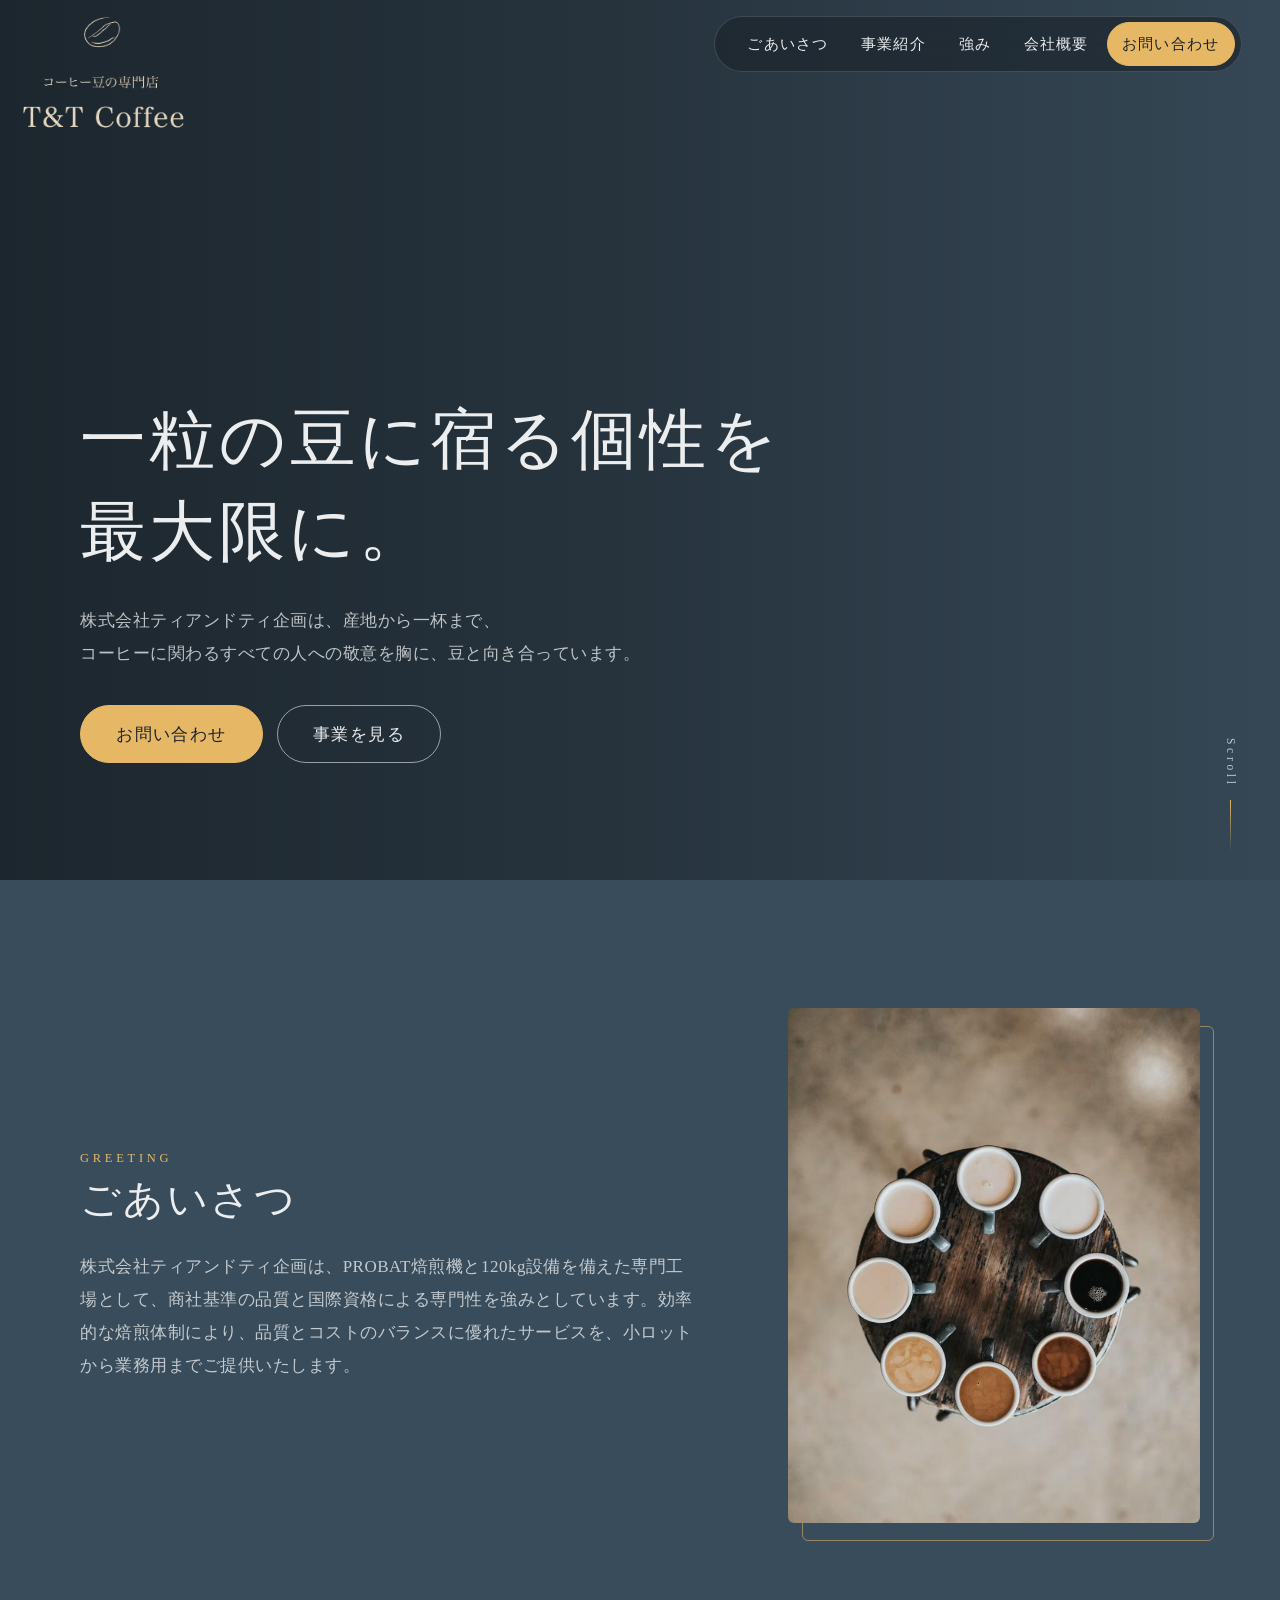
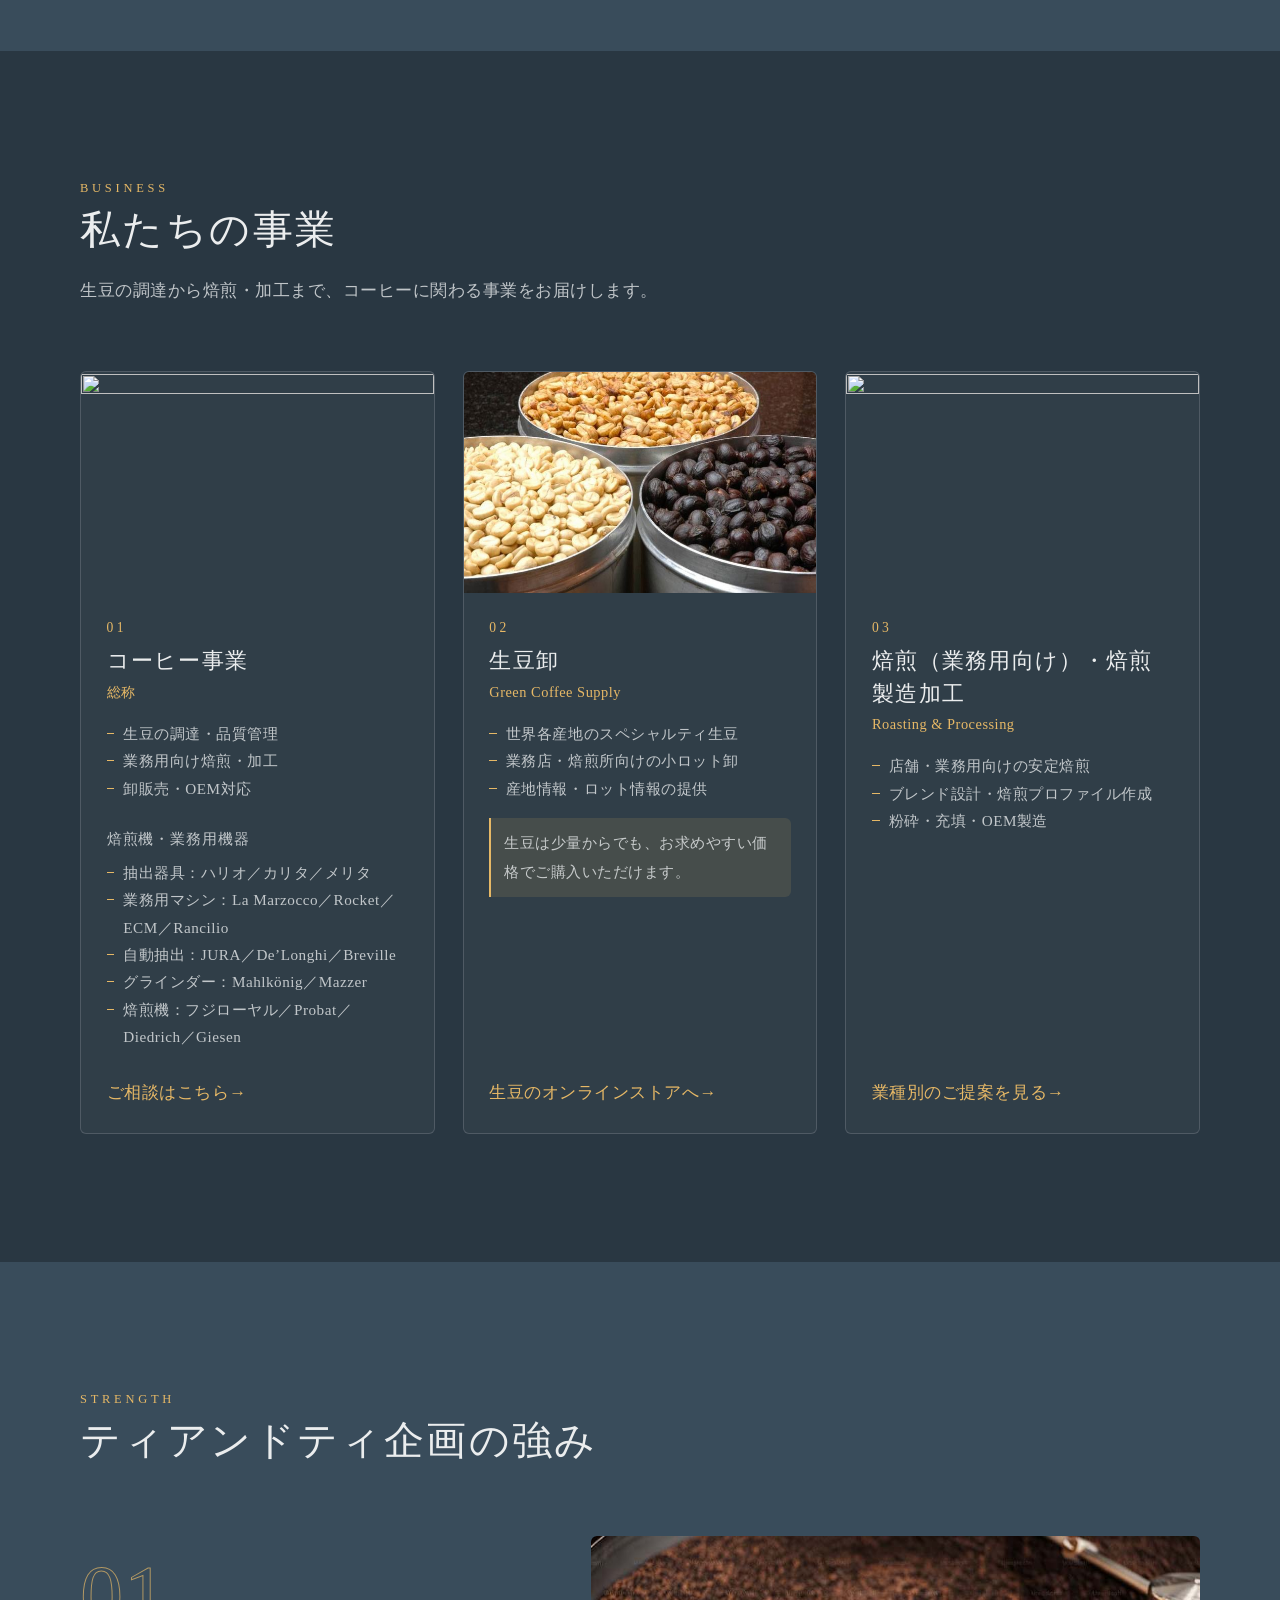
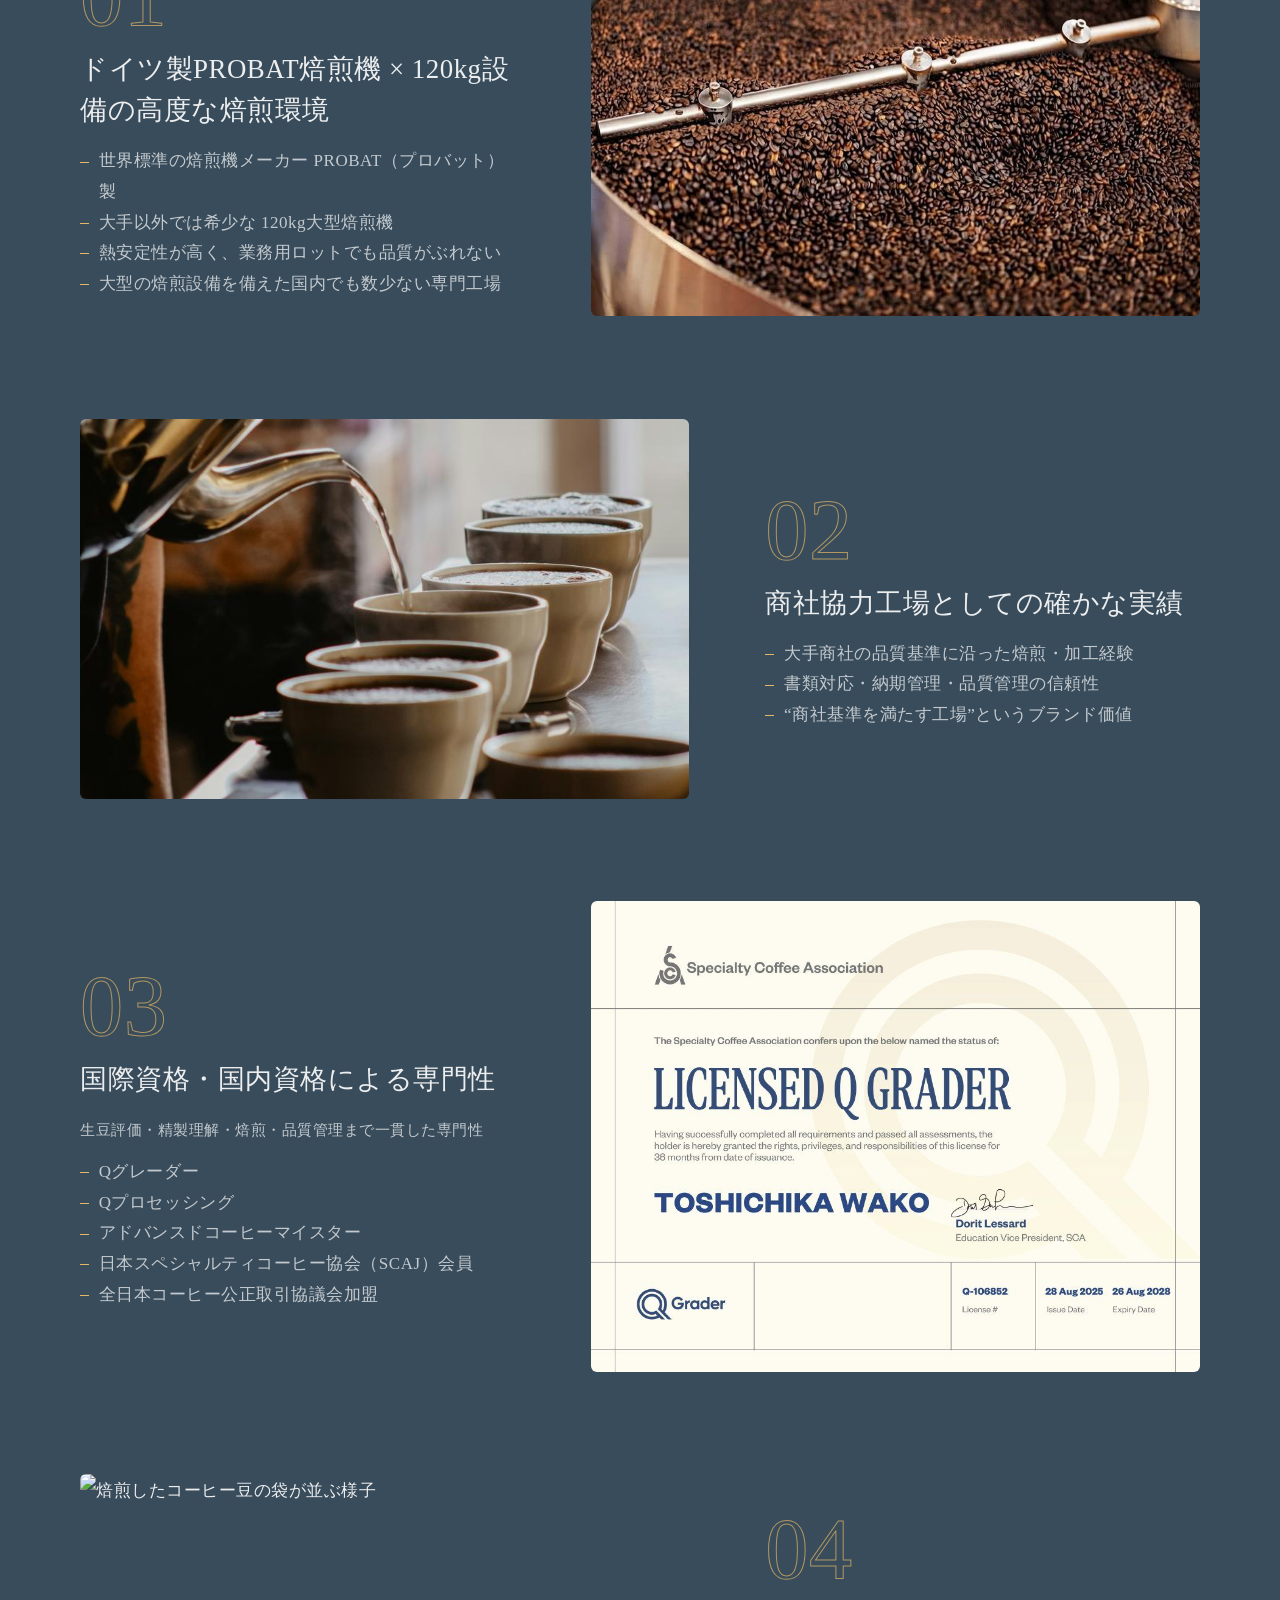
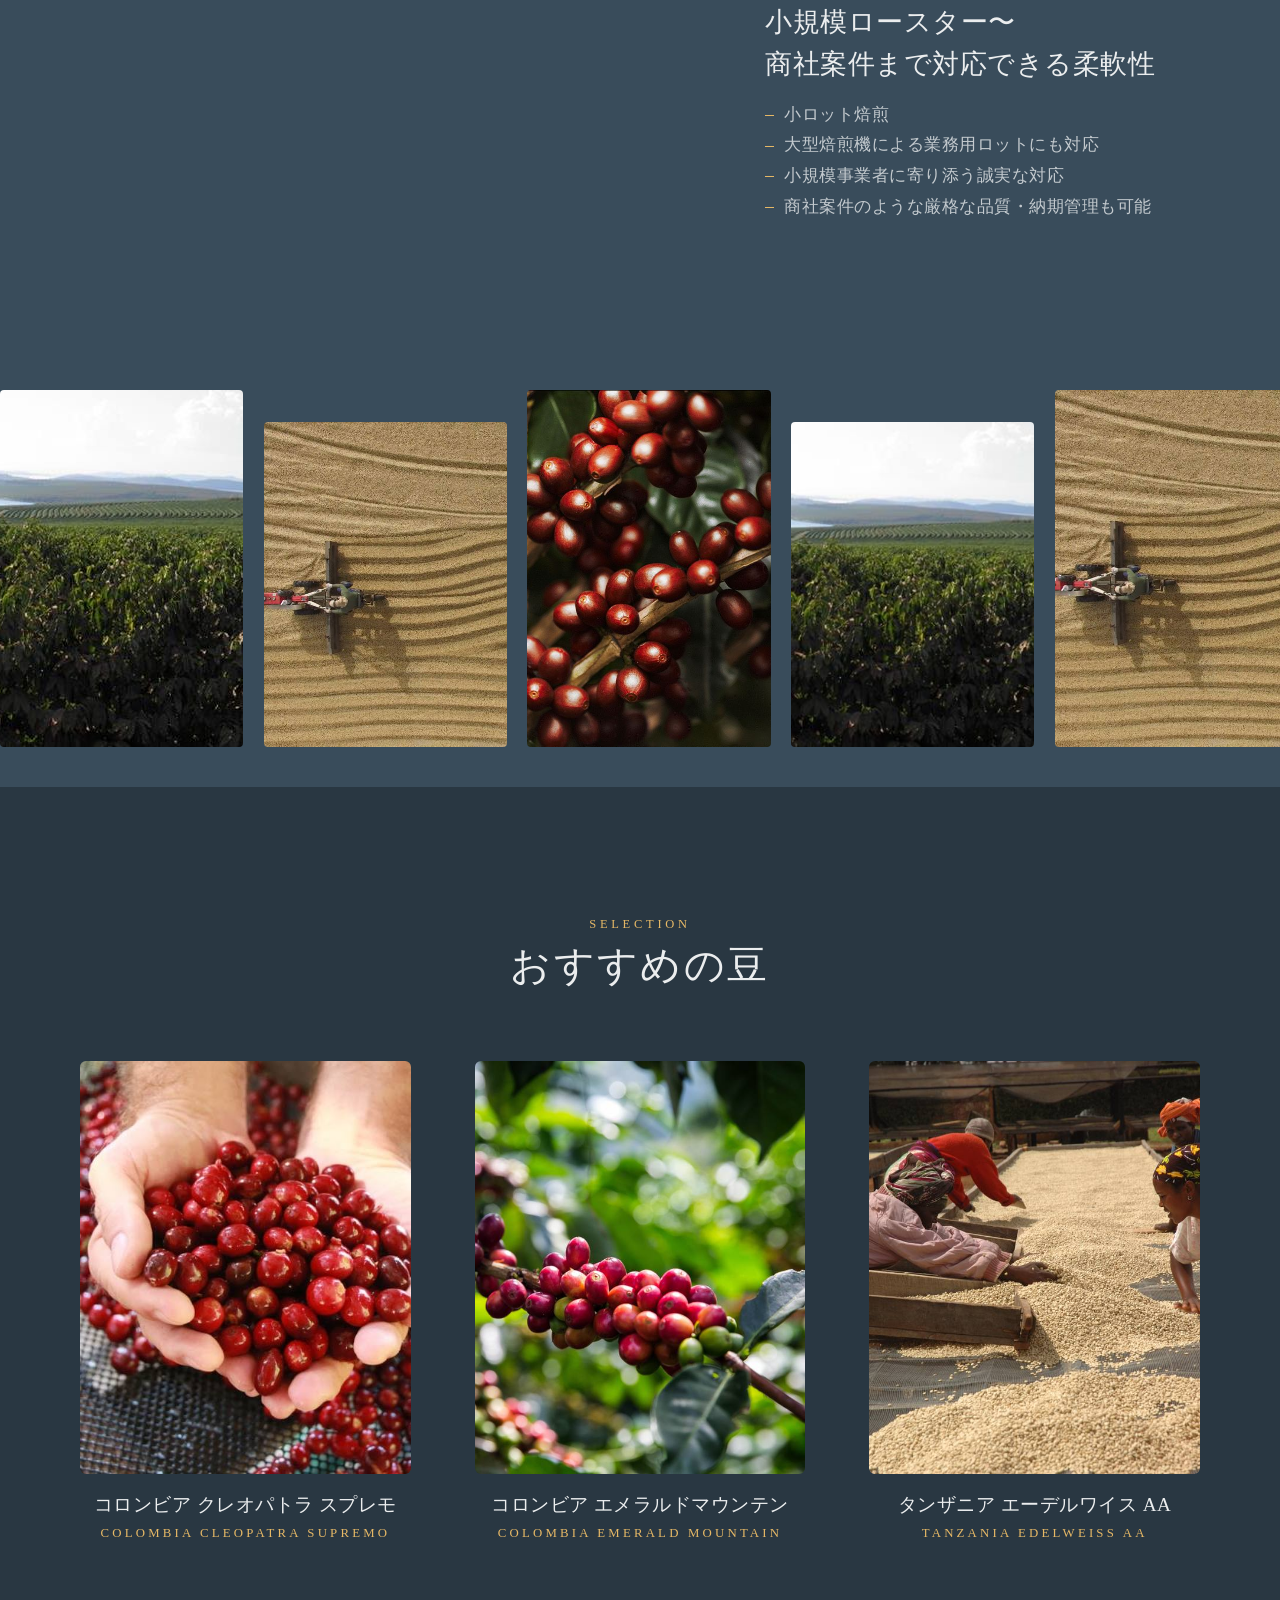
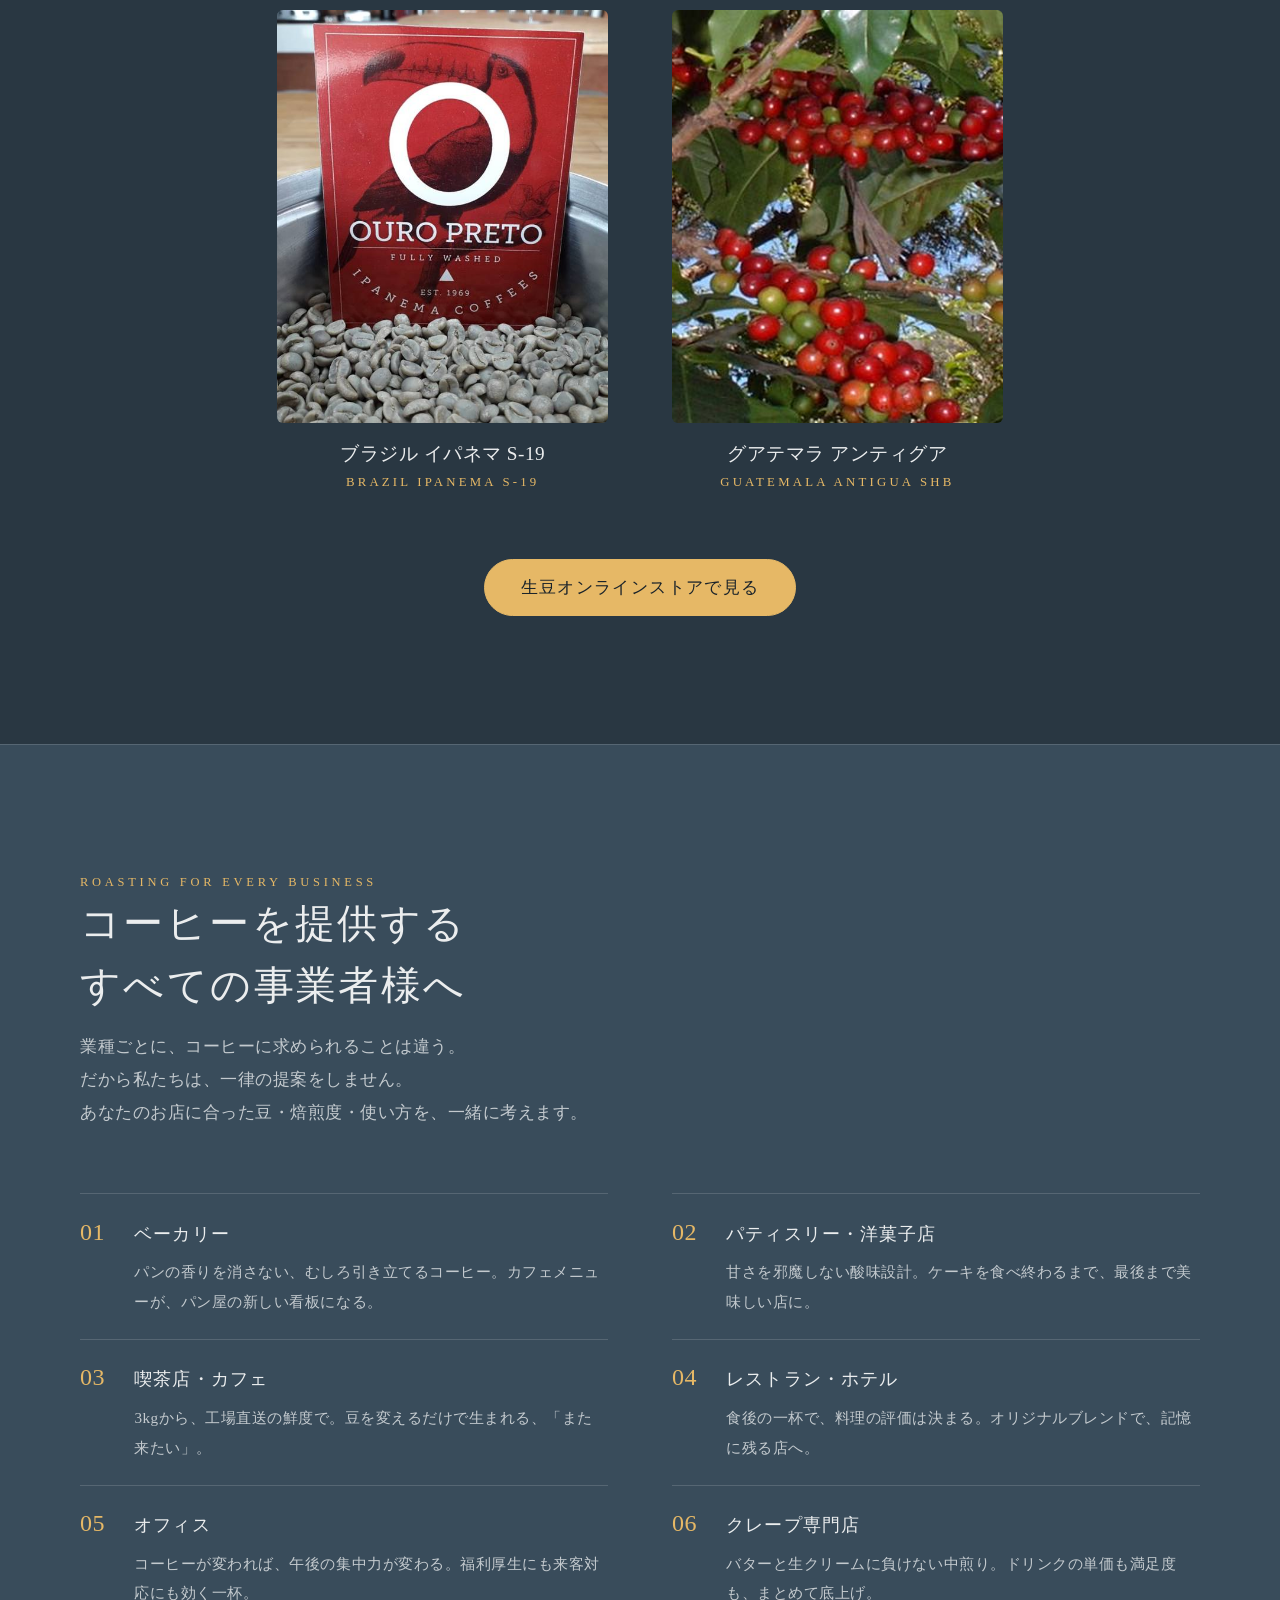
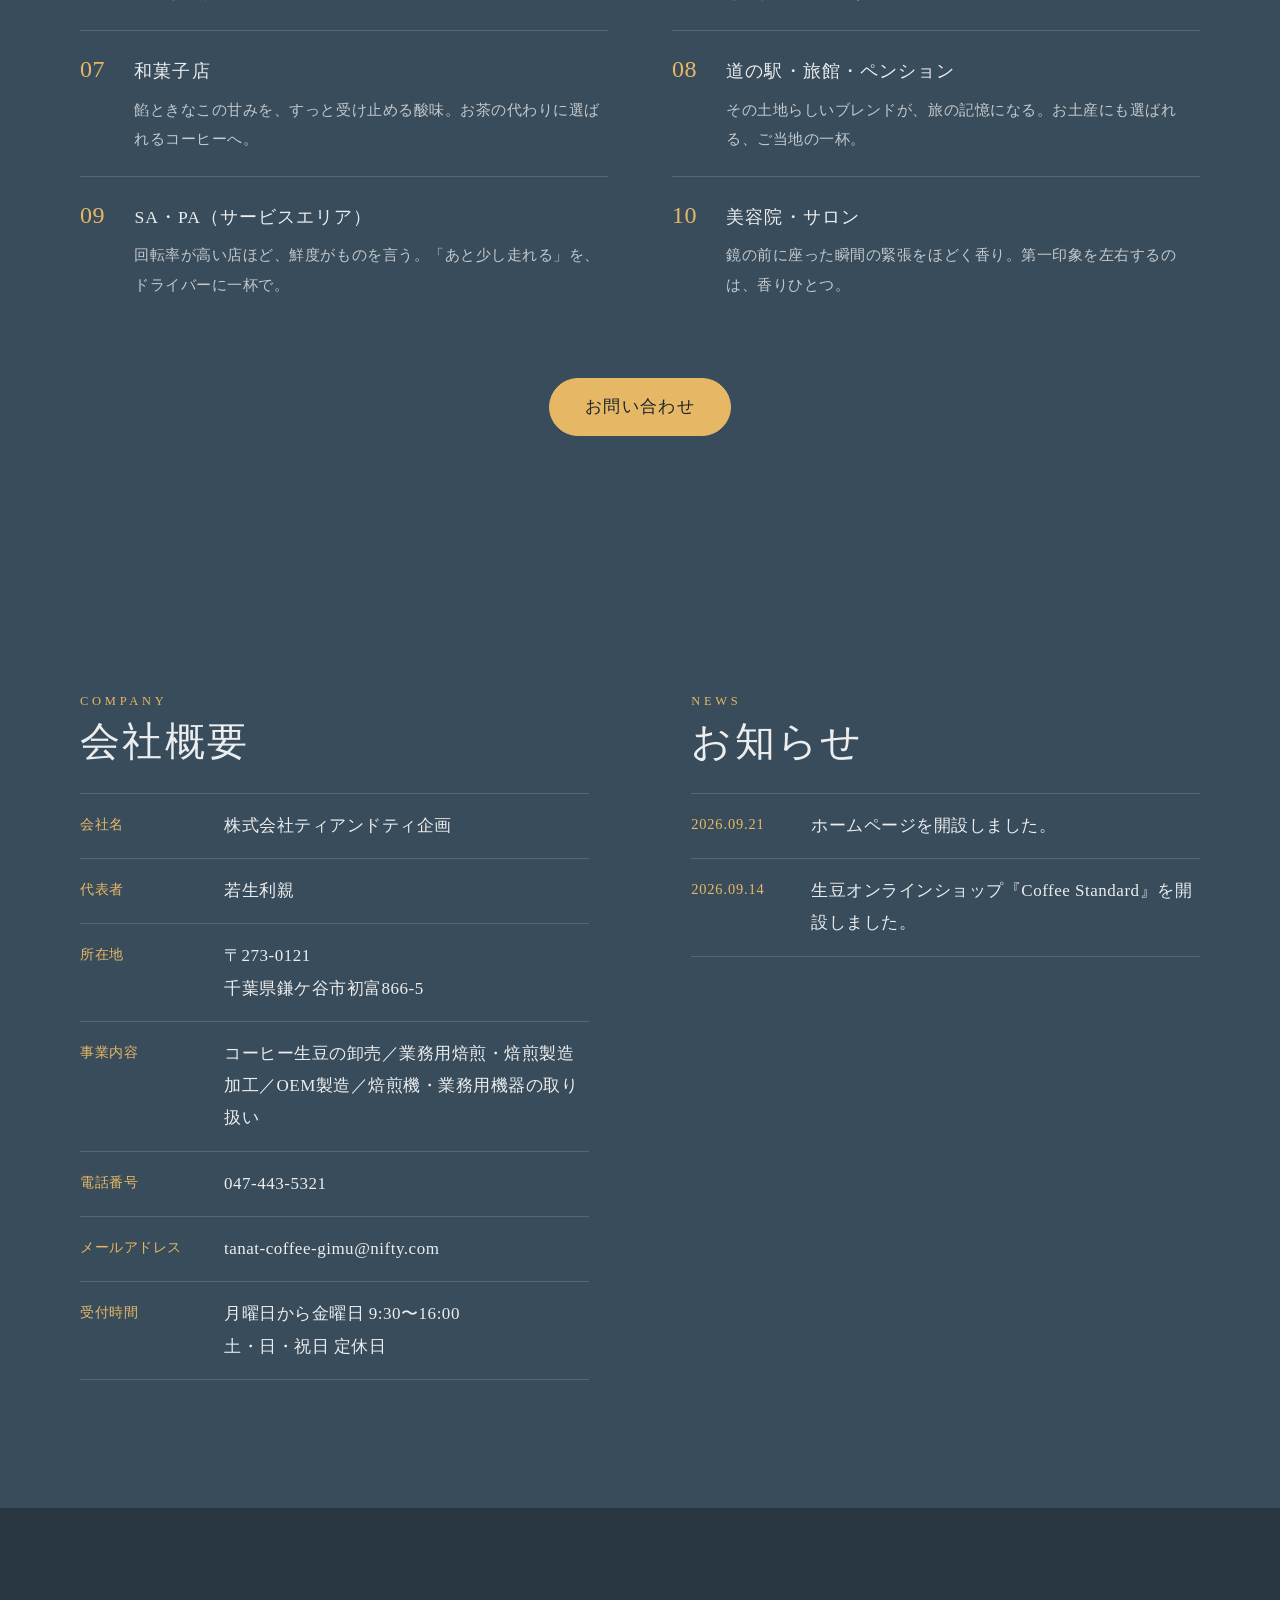
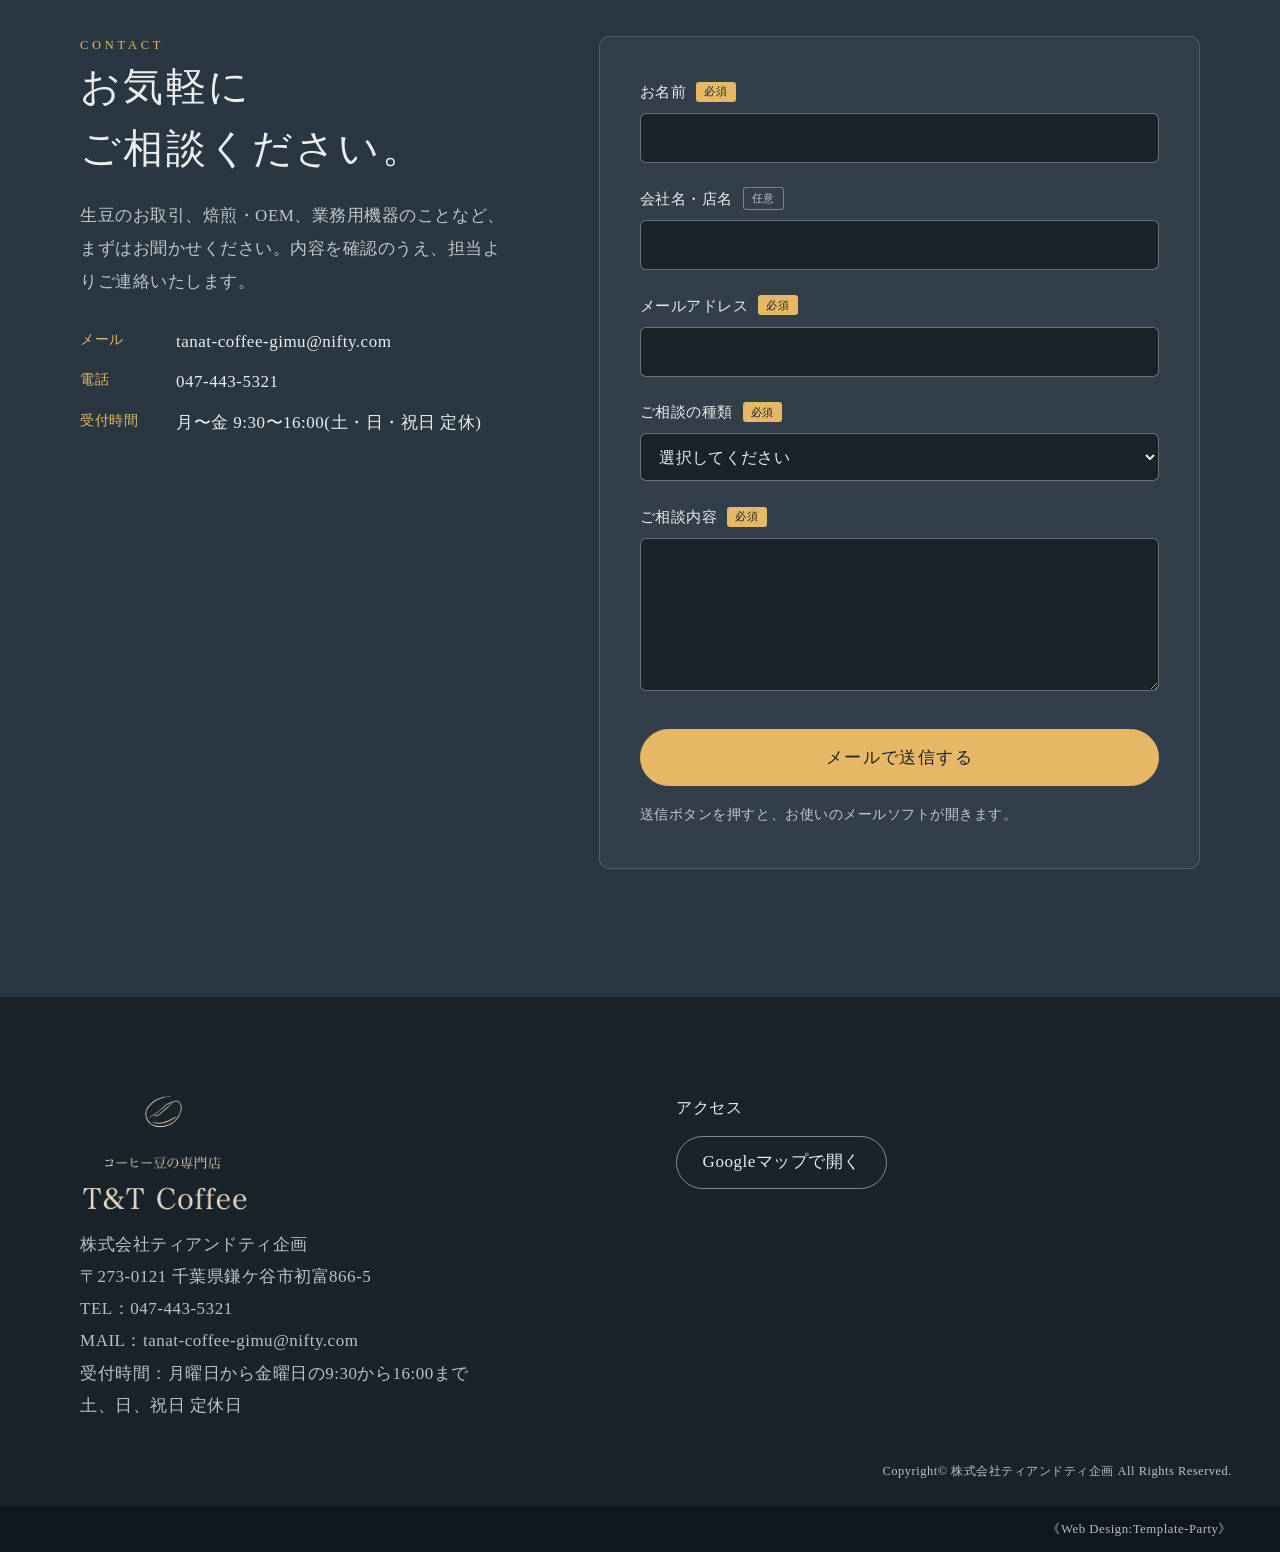
==== commit 8433b560: "Fix stylesheet link in index.html" ====
--- a/index.html
+++ b/index.html
@@ -3,7 +3,7 @@
 <link rel="preconnect" href="https://fonts.googleapis.com">
 <link rel="preconnect" href="https://fonts.gstatic.com" crossorigin>
 <link rel="stylesheet" href="https://fonts.googleapis.com/css2?family=Kiwi+Maru:wght@400;500&display=swap">
-<link rel="stylesheet" href="css/style.css">
+<link rel="stylesheet" href="style.css">
 <style>
 .card__list{list-style:none;margin:0 0 1rem;padding:0}
 .card__list li{position:relative;padding-left:1.1em;color:var(--text-muted);font-size:.95rem;line-height:1.8}
@@ -575,4 +575,4 @@
   dup(); dup();
 })();
 </script>
-</body></html>+</body></html>
--- a/style.css
+++ b/style.css
@@ -0,0 +1,675 @@
+@charset "utf-8";
+
+/* =========================================================
+   株式会社ティアンドティ企画 LP
+   デザインの土台: Template-Party tp_grid1_coffee
+   ========================================================= */
+
+/* ---------- 変数 ---------- */
+:root {
+	color-scheme: dark;
+	--bg: #394c5b;
+	--bg-deep: #293742;
+	--bg-darker: #1a232a;
+	--text: #ebedee;
+	--text-muted: rgba(235, 237, 238, 0.78);
+	--line: rgba(235, 237, 238, 0.16);
+	--accent: #e6b866;
+	--accent-hover: #f2cb8a;
+	--danger: #ffb4a6;
+
+	--gutter: clamp(20px, 5vw, 48px);
+	--radius: 6px;
+	--font-serif: "Kiwi Maru", "Noto Serif JP", "Noto Serif CJK JP", "Hiragino Mincho ProN", "Yu Mincho", "YuMincho", "MS PMincho", serif;
+}
+
+/* ---------- ベース ---------- */
+*, *::before, *::after { box-sizing: border-box; }
+
+html {
+	scroll-behavior: smooth;
+	-webkit-text-size-adjust: 100%;
+}
+
+body {
+	margin: 0;
+	background: var(--bg);
+	color: var(--text);
+	font-family: var(--font-serif);
+	font-weight: 400;
+	font-size: 16px;
+	line-height: 1.95;
+	letter-spacing: 0.03em;
+	overflow-x: hidden;
+	word-break: auto-phrase;	/* 日本語の文節で改行(対応ブラウザのみ) */
+	line-break: strict;
+}
+
+body.nav-open { overflow: hidden; }
+
+@media (min-width: 900px) {
+	body { font-size: 17px; }
+}
+
+img { display: block; max-width: 100%; height: auto; }
+figure { margin: 0; }
+h1, h2, h3, p, ul, dl, dd { margin: 0; }
+ul { padding: 0; list-style: none; }
+
+a {
+	color: inherit;
+	text-underline-offset: 0.25em;
+}
+
+:focus-visible {
+	outline: 3px solid #fff;
+	outline-offset: 3px;
+}
+
+section[id] { scroll-margin-top: 20px; }
+
+.container {
+	width: min(1120px, 100% - (var(--gutter) * 2));
+	margin-inline: auto;
+}
+
+.center { text-align: center; }
+
+.visually-hidden {
+	position: absolute !important;
+	width: 1px; height: 1px;
+	margin: -1px; padding: 0;
+	overflow: hidden;
+	clip: rect(0 0 0 0);
+	white-space: nowrap;
+	border: 0;
+}
+
+.skip-link {
+	position: absolute;
+	left: 8px; top: -100px;
+	z-index: 200;
+	background: #fff;
+	color: var(--bg-darker);
+	padding: 0.6rem 1rem;
+	border-radius: var(--radius);
+}
+.skip-link:focus { top: 8px; }
+
+/* ---------- ボタン ---------- */
+.btn {
+	display: inline-flex;
+	align-items: center;
+	justify-content: center;
+	min-height: 48px;
+	padding: 0.7rem 2.2rem;
+	border: 1px solid var(--accent);
+	border-radius: 999px;
+	background: var(--accent);
+	color: var(--bg-darker);
+	font: inherit;
+	font-weight: 500;
+	letter-spacing: 0.08em;
+	text-decoration: none;
+	cursor: pointer;
+	transition: background-color 0.25s, transform 0.25s, box-shadow 0.25s;
+}
+.btn:hover {
+	background: var(--accent-hover);
+	transform: translateY(-2px);
+	box-shadow: 0 10px 24px rgba(0, 0, 0, 0.25);
+}
+.btn--ghost {
+	background: transparent;
+	color: var(--text);
+	border-color: rgba(235, 237, 238, 0.6);
+}
+.btn--ghost:hover {
+	background: rgba(235, 237, 238, 0.12);
+	border-color: var(--text);
+}
+.btn--small { min-height: 44px; padding: 0.4rem 1.3rem; font-size: 0.9rem; }
+.btn--block { width: 100%; }
+
+/* ---------- ヘッダー ---------- */
+.site-header {
+	position: absolute;
+	inset: 0 0 auto 0;
+	z-index: 50;
+	height: 0;
+}
+
+.brand {
+	position: absolute;
+	top: 10px;
+	left: max(6px, 1.6vw);
+	width: clamp(140px, 17vw, 230px);
+	display: block;
+}
+.brand img { width: 100%; height: auto; }
+
+.site-nav ul {
+	display: flex;
+	align-items: center;
+	gap: 0.25rem;
+}
+.site-nav a {
+	display: flex;
+	align-items: center;
+	min-height: 44px;
+	padding: 0.3rem 0.9rem;
+	text-decoration: none;
+	font-size: 0.92rem;
+	letter-spacing: 0.08em;
+	transition: color 0.2s;
+}
+.site-nav a:not(.btn):hover { color: var(--accent); }
+
+.nav-toggle { display: none; }
+
+/* デスクトップ: 右上に固定のピル型ナビ */
+@media (min-width: 960px) {
+	.site-nav {
+		position: fixed;
+		top: 16px;
+		right: clamp(16px, 3vw, 40px);
+		z-index: 60;
+		padding: 5px 6px 5px 18px;
+		border: 1px solid var(--line);
+		border-radius: 999px;
+		background: rgba(26, 35, 42, 0.62);
+		-webkit-backdrop-filter: blur(12px);
+		backdrop-filter: blur(12px);
+	}
+}
+
+/* スマホ: ハンバーガー + 全画面メニュー */
+@media (max-width: 959px) {
+	.nav-toggle {
+		display: flex;
+		align-items: center;
+		justify-content: center;
+		position: fixed;
+		top: 12px; right: 12px;
+		z-index: 80;
+		width: 52px; height: 52px;
+		padding: 0;
+		border: 1px solid rgba(235, 237, 238, 0.28);
+		border-radius: 50%;
+		background: rgba(26, 35, 42, 0.78);
+		color: var(--text);
+		cursor: pointer;
+	}
+	.nav-toggle__bars { position: relative; display: block; width: 22px; height: 16px; }
+	.nav-toggle__bars i {
+		position: absolute; left: 0;
+		width: 100%; height: 2px;
+		background: currentColor;
+		transition: transform 0.3s, opacity 0.3s, top 0.3s;
+	}
+	.nav-toggle__bars i:nth-child(1) { top: 0; }
+	.nav-toggle__bars i:nth-child(2) { top: 7px; }
+	.nav-toggle__bars i:nth-child(3) { top: 14px; }
+	.nav-open .nav-toggle__bars i:nth-child(1) { top: 7px; transform: rotate(45deg); }
+	.nav-open .nav-toggle__bars i:nth-child(2) { opacity: 0; }
+	.nav-open .nav-toggle__bars i:nth-child(3) { top: 7px; transform: rotate(-45deg); }
+
+	.site-nav {
+		position: fixed;
+		inset: 0;
+		z-index: 70;
+		display: flex;
+		align-items: center;
+		justify-content: center;
+		background: var(--bg-darker);
+		opacity: 0;
+		visibility: hidden;
+		transition: opacity 0.3s, visibility 0.3s;
+	}
+	.nav-open .site-nav { opacity: 1; visibility: visible; }
+	.site-nav ul { flex-direction: column; gap: 0.6rem; width: min(320px, 80vw); }
+	.site-nav li { width: 100%; }
+	.site-nav a {
+		justify-content: center;
+		min-height: 52px;
+		font-size: 1.05rem;
+		border: 1px solid var(--line);
+		border-radius: var(--radius);
+	}
+	.site-nav a.btn { border-color: var(--accent); }
+}
+
+/* ---------- ヒーロー ---------- */
+.hero {
+	position: relative;
+	display: flex;
+	align-items: flex-end;
+	min-height: 640px;
+	min-height: clamp(640px, 100svh, 880px);
+	overflow: hidden;
+	isolation: isolate;
+}
+.hero__bg {
+	position: absolute;
+	inset: 0;
+	z-index: -1;
+	background:
+		linear-gradient(90deg, rgba(26, 35, 42, 0.92) 0%, rgba(26, 35, 42, 0.62) 46%, rgba(26, 35, 42, 0.12) 100%),
+		linear-gradient(0deg, var(--bg) 0%, rgba(57, 76, 91, 0) 26%),
+		url("../images/hero.jpg") 70% center / cover no-repeat;
+}
+@media (max-width: 700px) {
+	.hero__bg {
+		background:
+			linear-gradient(180deg, rgba(26, 35, 42, 0.55) 0%, rgba(26, 35, 42, 0.86) 62%, rgba(26, 35, 42, 0.94) 100%),
+			linear-gradient(0deg, var(--bg) 0%, rgba(57, 76, 91, 0) 22%),
+			url("../images/hero.jpg") 72% center / cover no-repeat;
+	}
+}
+
+.hero__inner {
+	padding-block: clamp(190px, 26vh, 260px) clamp(84px, 13vh, 130px);
+}
+.eyebrow,
+.label {
+	color: var(--accent);
+	font-size: 0.78rem;
+	letter-spacing: 0.3em;
+	text-transform: uppercase;
+	line-height: 1.6;
+}
+.eyebrow { margin-bottom: 1.2rem; }
+
+.hero__title {
+	font-size: clamp(2.1rem, 5.6vw, 4.1rem);
+	font-weight: 500;
+	line-height: 1.4;
+	letter-spacing: 0.05em;
+	margin-bottom: 1.6rem;
+	text-wrap: balance;
+}
+.hero__lead {
+	max-width: 31em;
+	text-wrap: pretty;
+	color: var(--text-muted);
+	margin-bottom: 2.2rem;
+}
+.hero__actions { display: flex; flex-wrap: wrap; gap: 0.9rem; }
+
+.hero__scroll {
+	position: absolute;
+	right: clamp(16px, 3vw, 40px);
+	bottom: 28px;
+	display: none;
+	writing-mode: vertical-rl;
+	font-size: 0.72rem;
+	letter-spacing: 0.32em;
+	text-decoration: none;
+	color: var(--text-muted);
+	padding-bottom: 64px;
+}
+.hero__scroll::after {
+	content: "";
+	position: absolute;
+	left: 50%; bottom: 0;
+	width: 1px; height: 52px;
+	background: linear-gradient(var(--accent), transparent);
+	animation: scroll-line 2.2s ease-in-out infinite;
+	transform-origin: top;
+}
+@media (min-width: 960px) { .hero__scroll { display: block; } }
+
+@keyframes scroll-line {
+	0% { transform: scaleY(0); opacity: 1; }
+	60% { transform: scaleY(1); opacity: 1; }
+	100% { transform: scaleY(1); opacity: 0; }
+}
+
+/* ---------- セクション共通 ---------- */
+.section { padding-block: clamp(72px, 10vw, 140px); }
+.section--deep { background: var(--bg-deep); }
+
+.section-head { margin-bottom: clamp(36px, 5vw, 64px); }
+.section-head--center { text-align: center; }
+.section-title {
+	font-size: clamp(1.65rem, 3.6vw, 2.5rem);
+	font-weight: 500;
+	line-height: 1.55;
+	letter-spacing: 0.06em;
+	margin-bottom: 1.2rem;
+	text-wrap: balance;
+}
+.section-head .section-title { margin-bottom: 0.8rem; }
+.section-lead { color: var(--text-muted); }
+
+/* ---------- ごあいさつ ---------- */
+.split { display: grid; gap: 48px; align-items: center; }
+@media (min-width: 900px) {
+	.split { grid-template-columns: 1.2fr 0.8fr; gap: clamp(48px, 7vw, 96px); }
+}
+.split__text p + p { margin-top: 1.2rem; }
+.split__text > p:not(.label):not(.quote) { color: var(--text-muted); }
+.quote {
+	margin: 0.4rem 0 1.6rem;
+	padding-left: 1.1rem;
+	border-left: 2px solid var(--accent);
+	color: var(--text);
+	font-size: clamp(1.15rem, 2.2vw, 1.4rem);
+	line-height: 1.7;
+}
+.split__image { position: relative; isolation: isolate; }
+.split__image::before {
+	content: "";
+	position: absolute;
+	inset: 18px -14px -18px 14px;
+	border: 1px solid rgba(230, 184, 102, 0.55);
+	border-radius: var(--radius);
+	z-index: -1;
+}
+.split__image img {
+	width: 100%;
+	aspect-ratio: 4 / 5;
+	object-fit: cover;
+	border-radius: var(--radius);
+}
+@media (max-width: 899px) {
+	.split__image { max-width: 420px; margin-right: 14px; }
+}
+
+/* ---------- 事業カード ---------- */
+.cards { display: grid; gap: 24px; }
+@media (min-width: 900px) { .cards { grid-template-columns: repeat(3, 1fr); gap: 28px; } }
+
+.card {
+	display: flex;
+	flex-direction: column;
+	overflow: hidden;
+	border: 1px solid var(--line);
+	border-radius: var(--radius);
+	background: rgba(255, 255, 255, 0.035);
+	transition: transform 0.35s, border-color 0.35s, background-color 0.35s;
+}
+.card:hover {
+	transform: translateY(-6px);
+	border-color: rgba(230, 184, 102, 0.6);
+	background: rgba(255, 255, 255, 0.06);
+}
+.card__image img {
+	width: 100%;
+	aspect-ratio: 16 / 10;
+	object-fit: cover;
+	object-position: center 45%;
+}
+.card__body { display: flex; flex-direction: column; flex: 1; padding: 1.6rem 1.6rem 1.4rem; }
+.card__no {
+	color: var(--accent);
+	font-size: 0.85rem;
+	letter-spacing: 0.25em;
+	line-height: 1.4;
+	margin-bottom: 0.5rem;
+}
+.card__title { font-size: 1.35rem; font-weight: 500; line-height: 1.5; letter-spacing: 0.06em; }
+.card__sub { font-size: 0.9rem; color: var(--accent); margin-bottom: 0.9rem; }
+.card__body > p:not(.card__no):not(.card__sub) { color: var(--text-muted); font-size: 0.95rem; }
+.card__link {
+	display: inline-flex;
+	align-items: center;
+	align-self: flex-start;
+	min-height: 44px;
+	margin-top: auto;
+	padding-top: 0.6rem;
+	color: var(--accent);
+	text-decoration: none;
+	border-bottom: 1px solid transparent;
+}
+.card__link:hover { text-decoration: underline; }
+
+/* ---------- 強み ---------- */
+.rows { display: grid; gap: clamp(56px, 8vw, 112px); }
+.row { display: grid; gap: 28px; align-items: center; }
+@media (min-width: 900px) {
+	.row { grid-template-columns: 5fr 7fr; gap: clamp(40px, 6vw, 88px); }
+	.row--reverse { grid-template-columns: 7fr 5fr; }
+	.row--reverse .row__text { order: 2; }
+}
+.row__no {
+	font-size: clamp(3.4rem, 8vw, 5.4rem);
+	line-height: 1;
+	color: transparent;
+	-webkit-text-stroke: 1px rgba(230, 184, 102, 0.7);
+	margin-bottom: 0.6rem;
+}
+.row__text h3 { font-size: clamp(1.4rem, 2.6vw, 1.85rem); font-weight: 500; line-height: 1.55; margin-bottom: 0.9rem; }
+.row__text p:not(.row__no) { color: var(--text-muted); }
+.row__image img {
+	width: 100%;
+	aspect-ratio: 16 / 10;
+	object-fit: cover;
+	border-radius: var(--radius);
+}
+.row__image img.is-crop { object-position: center 40%; }
+
+/* ---------- 横流れ ---------- */
+.marquee {
+	overflow: hidden;
+	padding-block: 8px 40px;
+	background: var(--bg);
+}
+.marquee__track {
+	display: flex;
+	width: max-content;
+	animation: marquee 70s linear infinite;
+}
+.marquee__track img {
+	flex: none;
+	width: clamp(140px, 19vw, 250px);
+	aspect-ratio: 3 / 4;
+	object-fit: cover;
+	margin-right: clamp(10px, 1.6vw, 22px);
+	border-radius: 4px;
+}
+.marquee__track img:nth-child(even) { margin-top: 32px; }
+@keyframes marquee {
+	from { transform: translateX(0); }
+	to { transform: translateX(-50%); }
+}
+
+/* ---------- おすすめの豆 ---------- */
+.picks { display: grid; gap: 40px; max-width: 320px; margin: 0 auto clamp(40px, 6vw, 64px); }
+@media (min-width: 700px) {
+	.picks { grid-template-columns: repeat(3, 1fr); gap: clamp(24px, 5vw, 64px); max-width: none; align-items: start; }
+	.pick:nth-child(2) { margin-top: 40px; }
+	.pick:nth-child(3) { margin-top: 80px; }
+}
+.pick { text-align: center; }
+.pick img {
+	width: 100%;
+	aspect-ratio: 4 / 5;
+	object-fit: cover;
+	border-radius: var(--radius);
+	margin-bottom: 1rem;
+}
+.pick h3 { font-size: 1.2rem; font-weight: 500; line-height: 1.6; }
+.pick__origin { color: var(--accent); font-size: 0.8rem; letter-spacing: 0.25em; text-transform: uppercase; }
+
+/* ---------- 実績 ---------- */
+.track {
+	position: relative;
+	overflow: hidden;
+	isolation: isolate;
+	padding-block: clamp(96px, 14vw, 200px);
+	text-align: center;
+}
+.track__bg {
+	position: absolute;
+	inset: 0;
+	z-index: -1;
+	background:
+		linear-gradient(rgba(26, 35, 42, 0.66), rgba(26, 35, 42, 0.66)),
+		url("../images/parallax.jpg") center / cover no-repeat;
+}
+@media (min-width: 960px) and (hover: hover) {
+	.track__bg { background-attachment: scroll, fixed; }
+}
+.track__inner { max-width: 760px; }
+.track__inner p:not(.label) { color: var(--text-muted); }
+.track__inner p + p { margin-top: 1.2rem; }
+.track__inner .btn { margin-top: 0.6rem; color: var(--bg-darker); }
+@media (max-width: 700px) { .sp-hide { display: none; } }
+
+/* ---------- 会社概要・お知らせ ---------- */
+.two-col { display: grid; gap: 64px; }
+@media (min-width: 900px) { .two-col { grid-template-columns: 1fr 1fr; gap: clamp(48px, 8vw, 112px); } }
+
+.spec > div,
+.news > div {
+	display: grid;
+	grid-template-columns: 6.5rem 1fr;
+	gap: 1rem;
+	padding: 1rem 0;
+	border-bottom: 1px solid var(--line);
+}
+.spec > div:first-child,
+.news > div:first-child { border-top: 1px solid var(--line); }
+.spec dt, .news dt { color: var(--accent); font-size: 0.9rem; line-height: 2; }
+.spec dd, .news dd { color: var(--text); line-height: 1.9; }
+.news dt { letter-spacing: 0.06em; }
+
+/* ---------- お問い合わせ ---------- */
+.contact__grid { display: grid; gap: 48px; }
+@media (min-width: 900px) { .contact__grid { grid-template-columns: 5fr 7fr; gap: clamp(48px, 7vw, 96px); align-items: start; } }
+.contact__grid > div > p:not(.label) { color: var(--text-muted); }
+.contact__info { margin-top: 1.8rem; display: grid; gap: 0.6rem; }
+.contact__info li { display: grid; grid-template-columns: 5.5rem 1fr; gap: 0.5rem; line-height: 1.8; }
+.contact__info span { color: var(--accent); font-size: 0.9rem; }
+.contact__info a { overflow-wrap: anywhere; }
+
+.form {
+	padding: clamp(22px, 4vw, 40px);
+	border: 1px solid var(--line);
+	border-radius: 10px;
+	background: rgba(255, 255, 255, 0.045);
+	color-scheme: dark;
+}
+.field { margin-bottom: 1.3rem; }
+.field label { display: flex; align-items: center; gap: 0.6rem; margin-bottom: 0.4rem; font-size: 0.95rem; }
+.req, .opt {
+	font-size: 0.7rem;
+	letter-spacing: 0.08em;
+	line-height: 1;
+	padding: 0.28rem 0.5rem;
+	border-radius: 3px;
+}
+.req { background: var(--accent); color: var(--bg-darker); }
+.opt { border: 1px solid rgba(235, 237, 238, 0.4); color: var(--text-muted); }
+
+.field input,
+.field select,
+.field textarea {
+	width: 100%;
+	min-height: 48px;
+	padding: 0.7rem 0.9rem;
+	border: 1px solid rgba(235, 237, 238, 0.38);
+	border-radius: var(--radius);
+	background: var(--bg-darker);
+	color: var(--text);
+	font: inherit;
+	font-size: 1rem;
+	letter-spacing: 0.02em;
+	line-height: 1.6;
+}
+.field textarea { resize: vertical; min-height: 140px; }
+.field input:focus-visible,
+.field select:focus-visible,
+.field textarea:focus-visible {
+	outline: 3px solid var(--accent);
+	outline-offset: 2px;
+}
+.field [aria-invalid="true"] { border-color: var(--danger); }
+.field__error { margin-top: 0.4rem; color: var(--danger); font-size: 0.88rem; line-height: 1.6; }
+.form__note { margin-top: 1rem; color: var(--text-muted); font-size: 0.88rem; line-height: 1.8; }
+.form .btn { margin-top: 0.4rem; }
+
+/* ---------- フッター ---------- */
+.site-footer {
+	background: var(--bg-darker);
+	padding-top: clamp(56px, 8vw, 96px);
+	color: var(--text-muted);
+	line-height: 1.9;
+}
+.footer__grid { display: grid; gap: 40px; }
+@media (min-width: 900px) { .footer__grid { grid-template-columns: 1fr 1fr; gap: 72px; } }
+.footer__logo { width: 150px; height: auto; margin: 0 0 1rem -12px; }
+.footer__heading { font-size: 1rem; font-weight: 500; color: var(--text); margin-bottom: 0.8rem; }
+.footer__address { margin-bottom: 1.2rem; }
+.map-link {
+	display: inline-flex;
+	align-items: center;
+	min-height: 48px;
+	padding: 0.6rem 1.6rem;
+	border: 1px solid rgba(235, 237, 238, 0.5);
+	border-radius: 999px;
+	color: var(--text);
+	text-decoration: none;
+	transition: background-color 0.25s, border-color 0.25s;
+}
+.map-link:hover { background: rgba(235, 237, 238, 0.1); border-color: var(--text); }
+.copyright { text-align: right; padding: 2rem var(--gutter) 1.2rem; }
+.copyright small { font-size: 0.78rem; }
+
+/* テンプレートの著作表示(規約により削除・非表示にしないでください) */
+.pr a {
+	display: block;
+	padding: 0.7rem var(--gutter);
+	background: #11181d;
+	color: #b5bec5;
+	text-align: right;
+	text-decoration: none;
+	font-size: 0.8rem;
+}
+.pr a:hover { color: #fff; }
+
+/* ---------- ページトップ ---------- */
+.pagetop {
+	position: fixed;
+	right: 16px; bottom: 16px;
+	z-index: 55;
+	display: flex;
+	align-items: center;
+	justify-content: center;
+	width: 52px; height: 52px;
+	border: 1px solid var(--line);
+	border-radius: 50%;
+	background: rgba(26, 35, 42, 0.88);
+	color: var(--text);
+	text-decoration: none;
+	font-size: 1.3rem;
+	opacity: 0;
+	visibility: hidden;
+	transform: translateY(8px);
+	transition: opacity 0.3s, visibility 0.3s, transform 0.3s;
+}
+.pagetop.is-show { opacity: 1; visibility: visible; transform: none; }
+
+/* ---------- ヒーローの表示アニメーション(最終状態は常に表示) ---------- */
+.hero__inner .reveal { animation: rise 0.9s cubic-bezier(0.2, 0.7, 0.2, 1) both; }
+.hero__inner .reveal:nth-child(2) { animation-delay: 0.08s; }
+.hero__inner .reveal:nth-child(3) { animation-delay: 0.16s; }
+.hero__inner .reveal:nth-child(4) { animation-delay: 0.24s; }
+@keyframes rise {
+	from { opacity: 0; transform: translateY(24px); }
+	to { opacity: 1; transform: none; }
+}
+
+/* ---------- 動きを減らす設定 ---------- */
+@media (prefers-reduced-motion: reduce) {
+	html { scroll-behavior: auto; }
+	*, *::before, *::after {
+		animation-duration: 0.01ms !important;
+		animation-iteration-count: 1 !important;
+		transition-duration: 0.01ms !important;
+	}
+	.marquee { overflow-x: auto; }
+	.marquee__track { animation: none; }
+	.hero__scroll::after { animation: none; }
+}
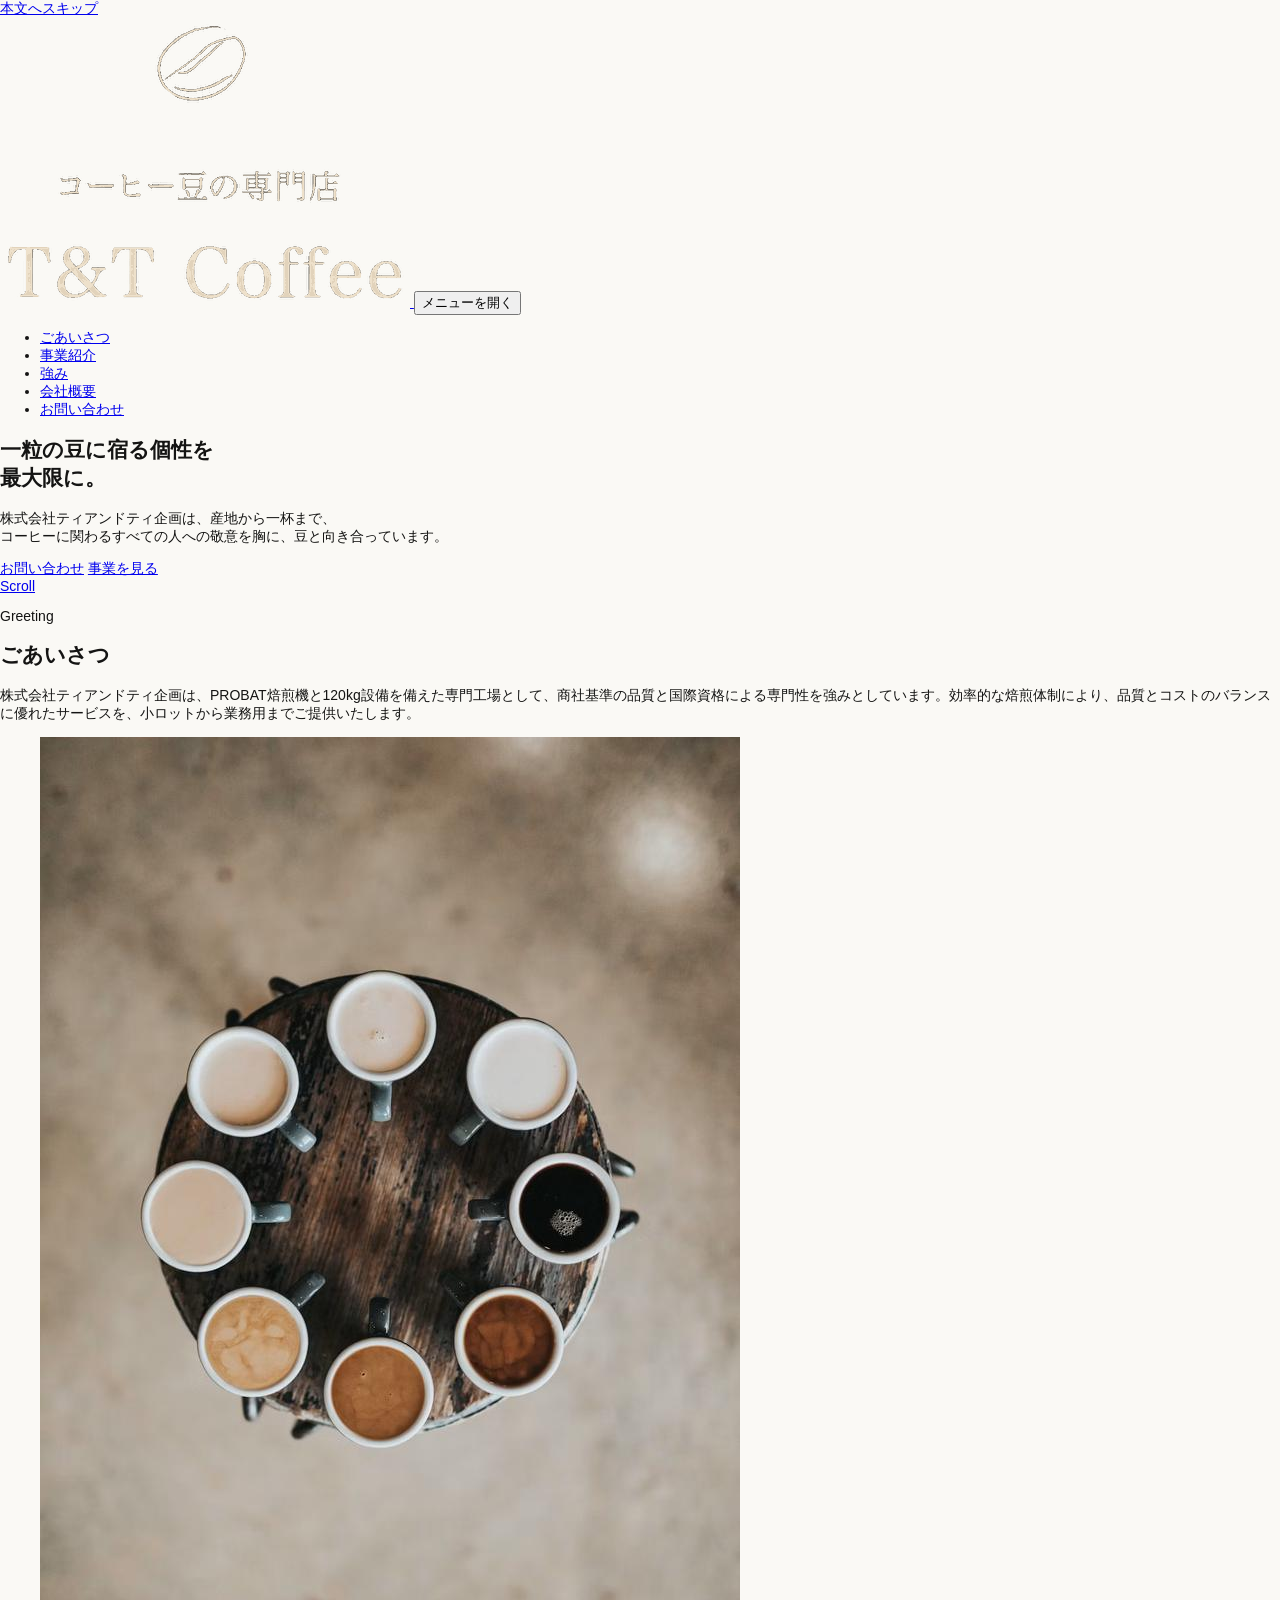
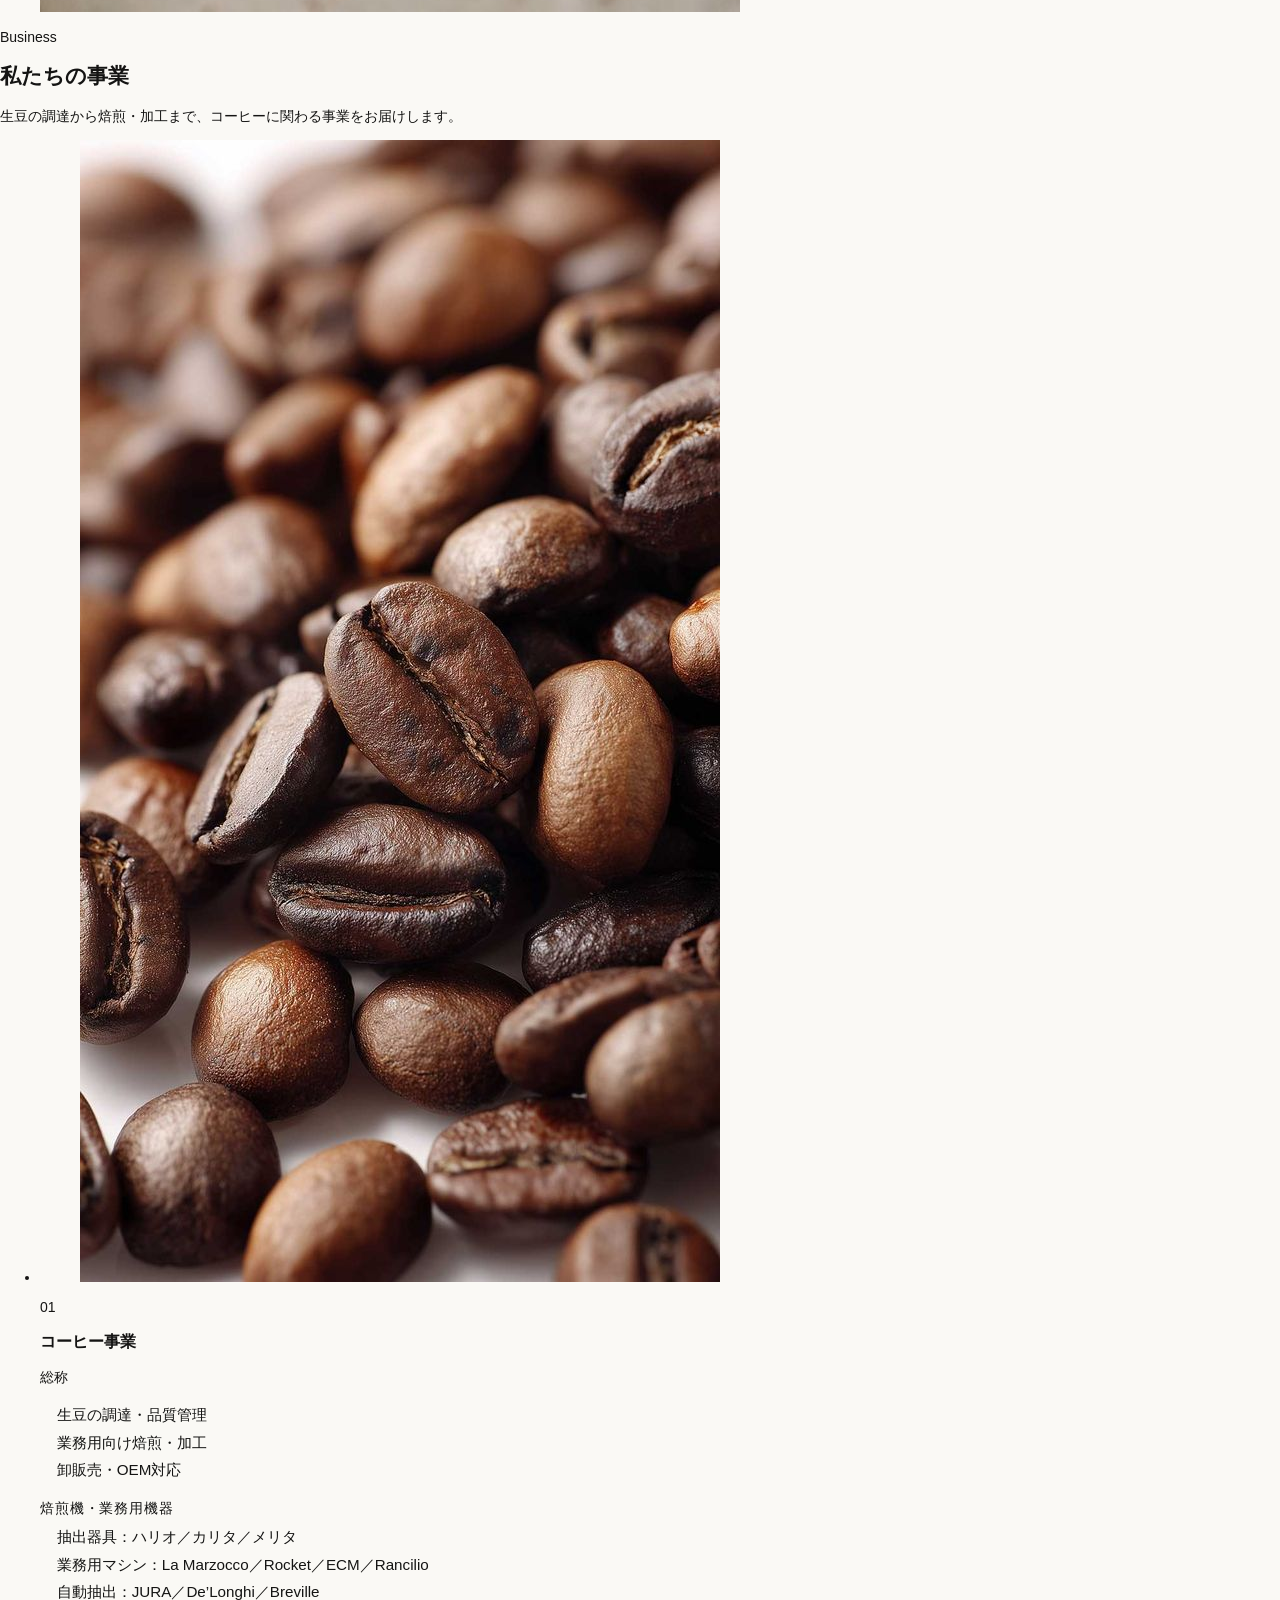
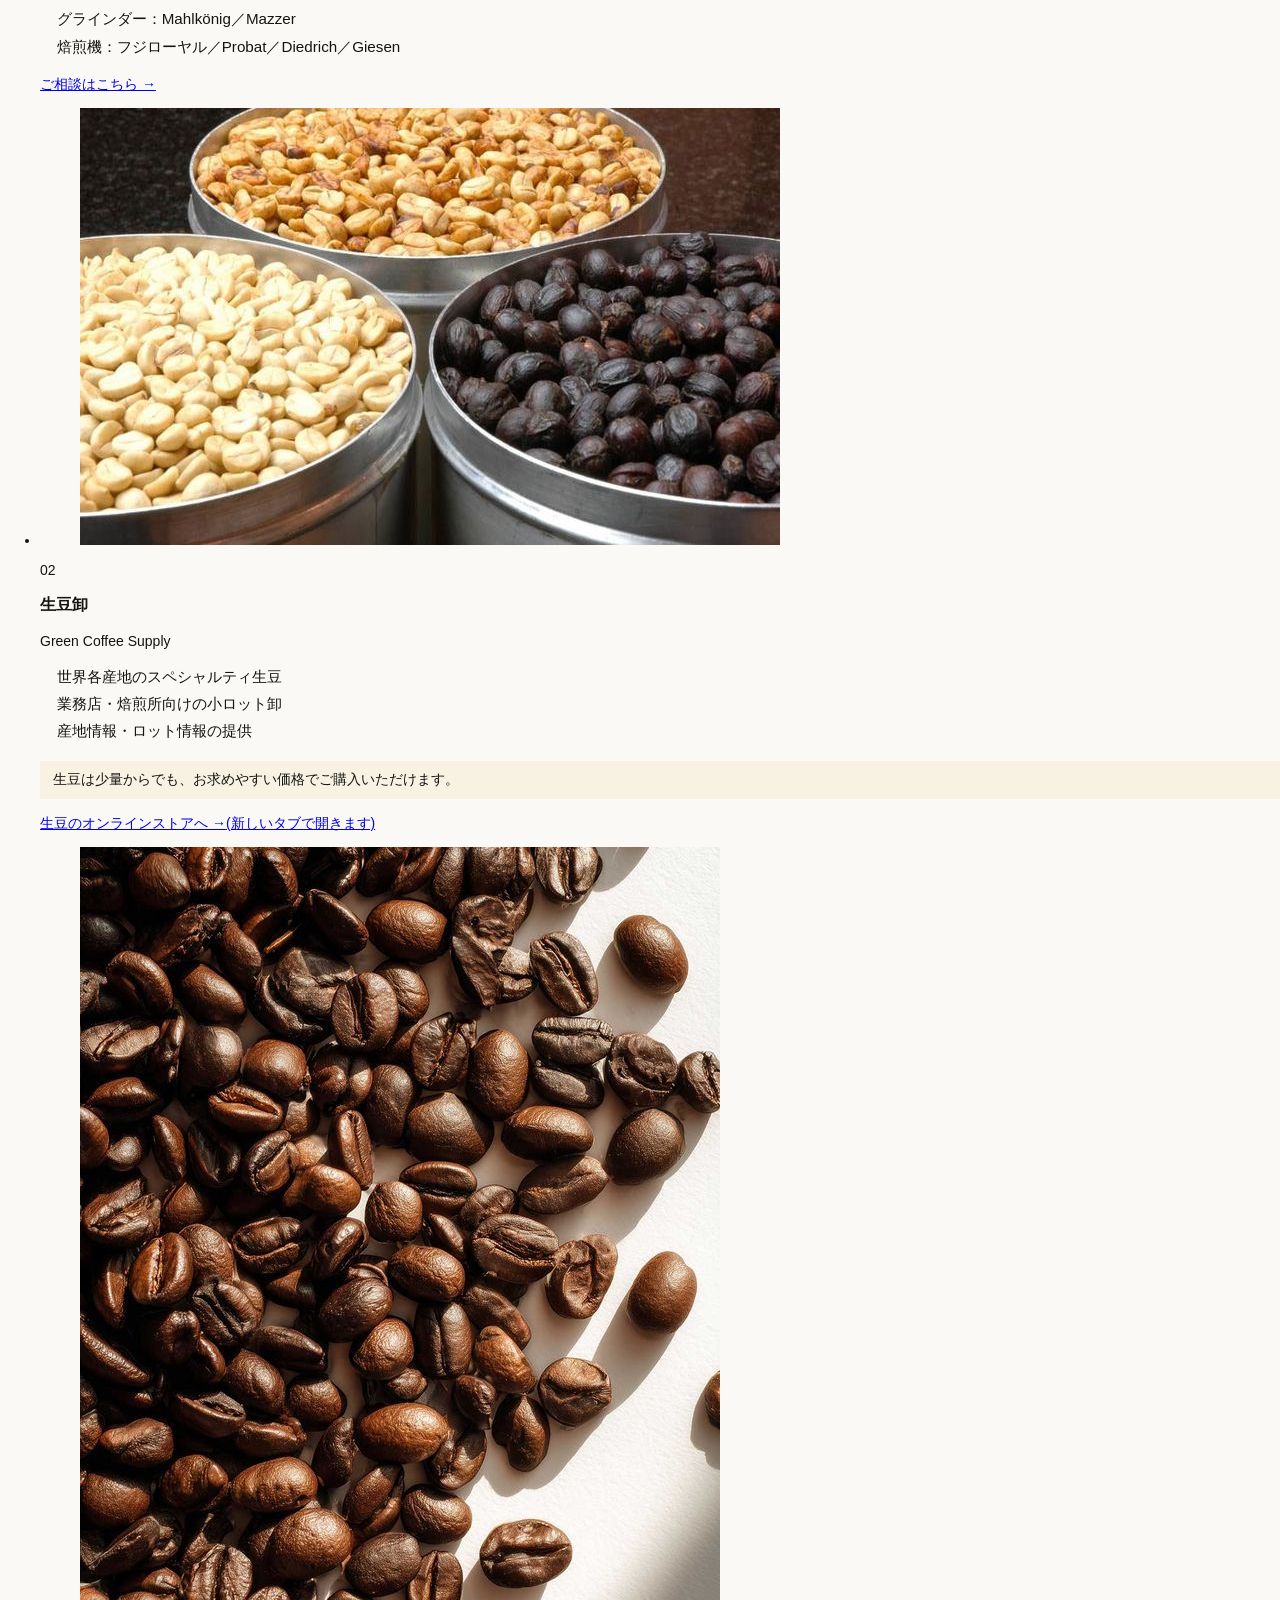
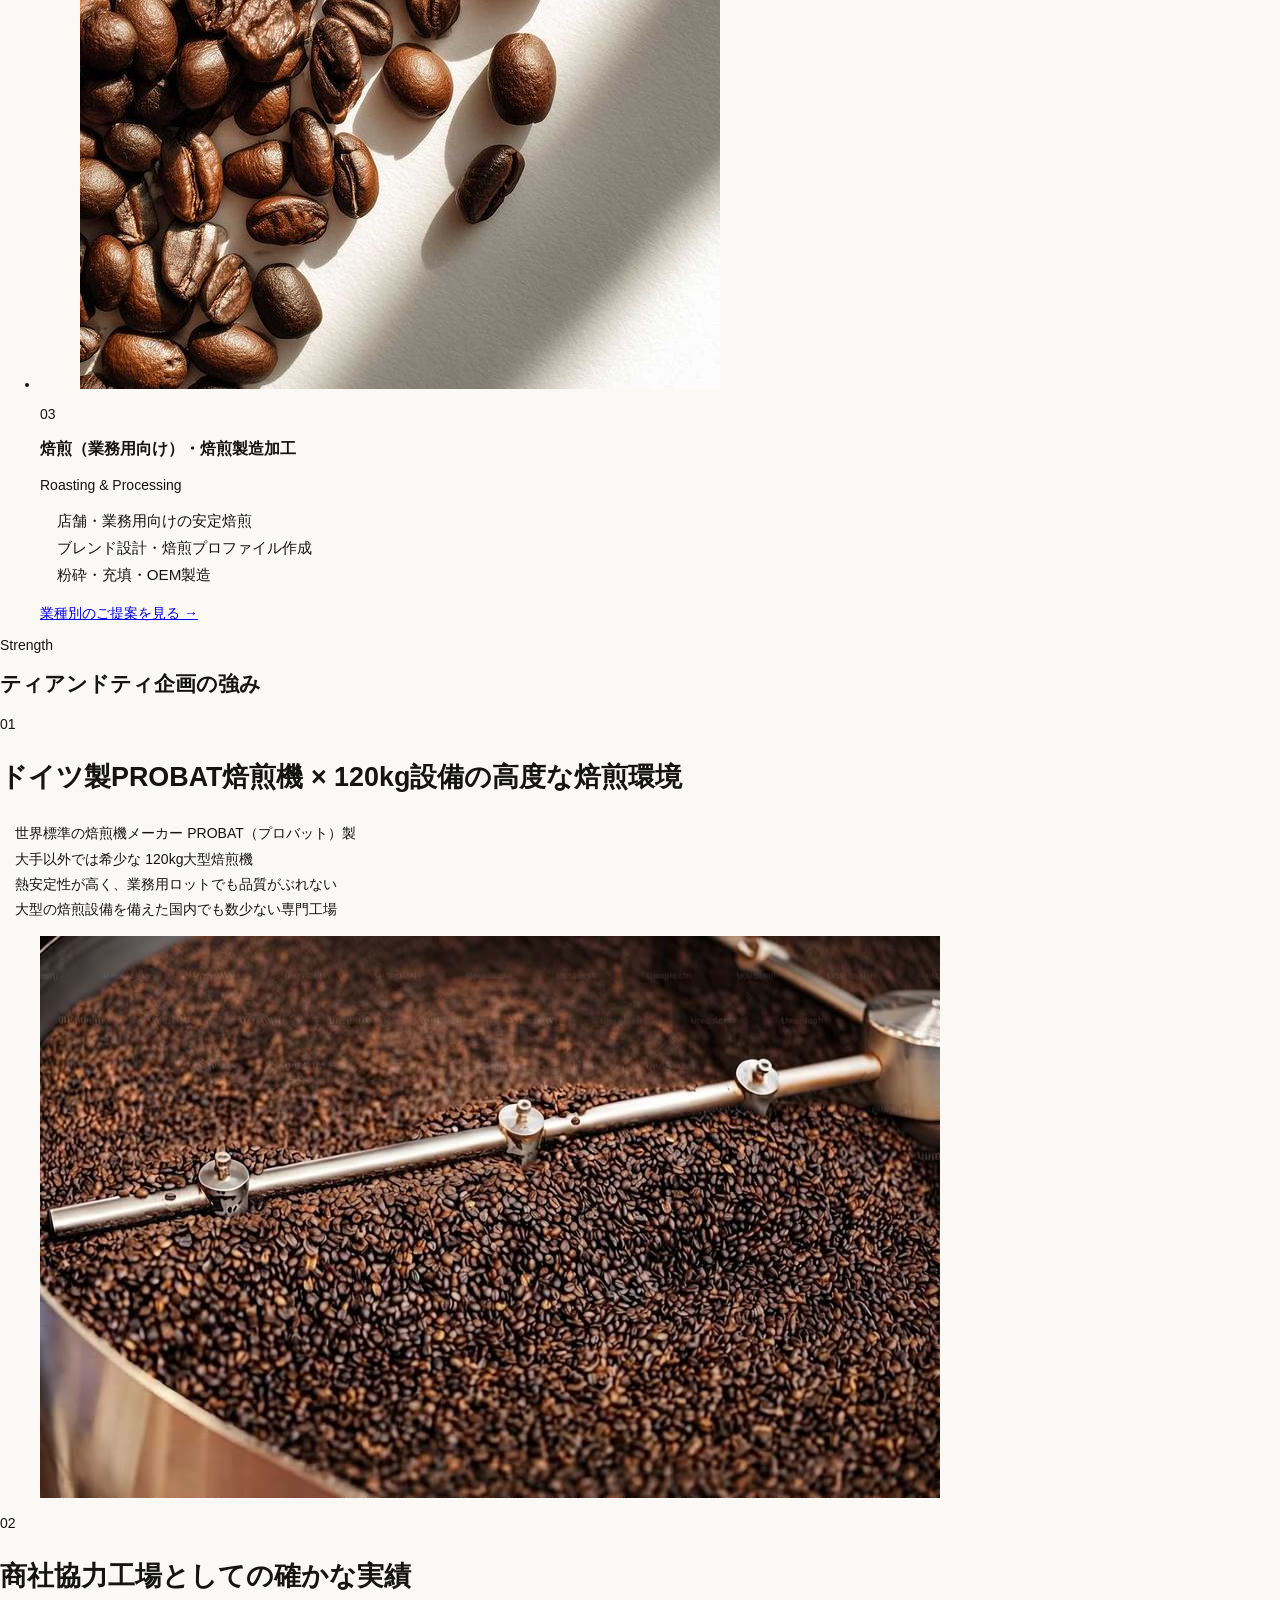
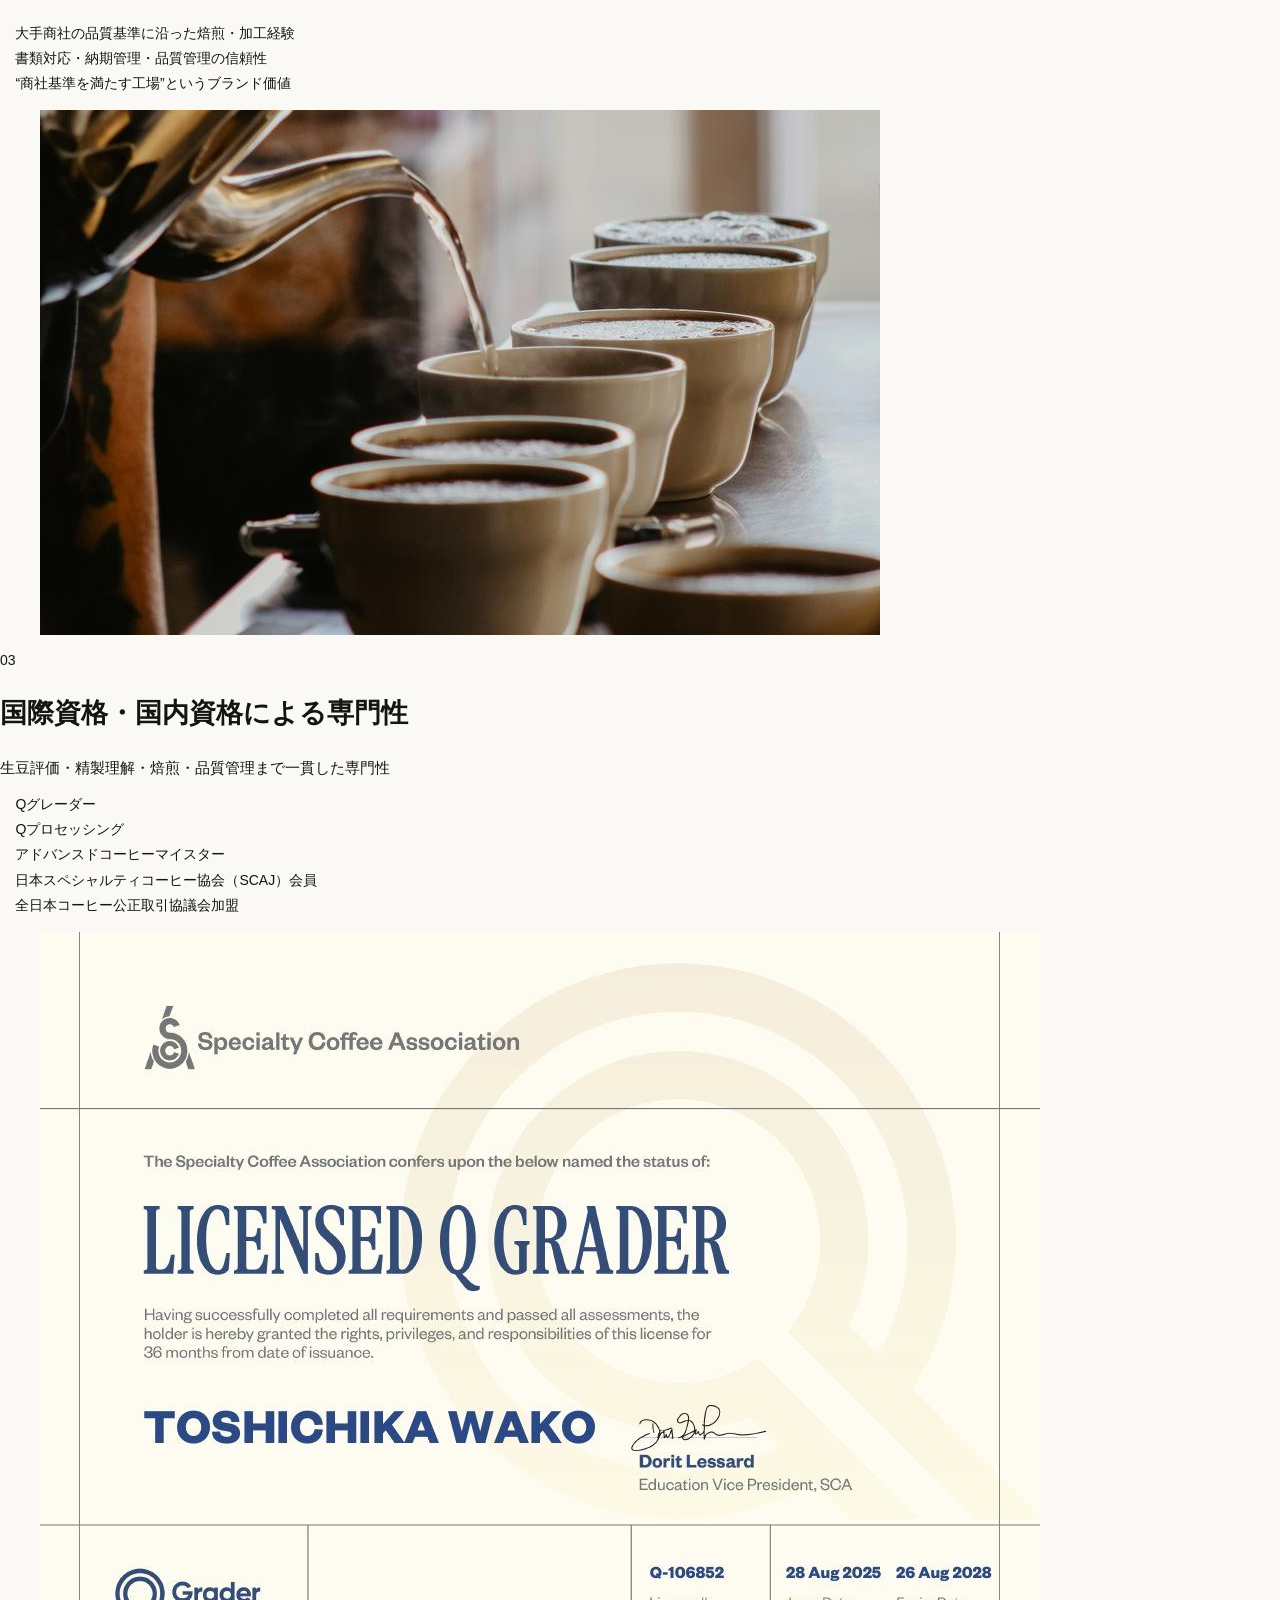
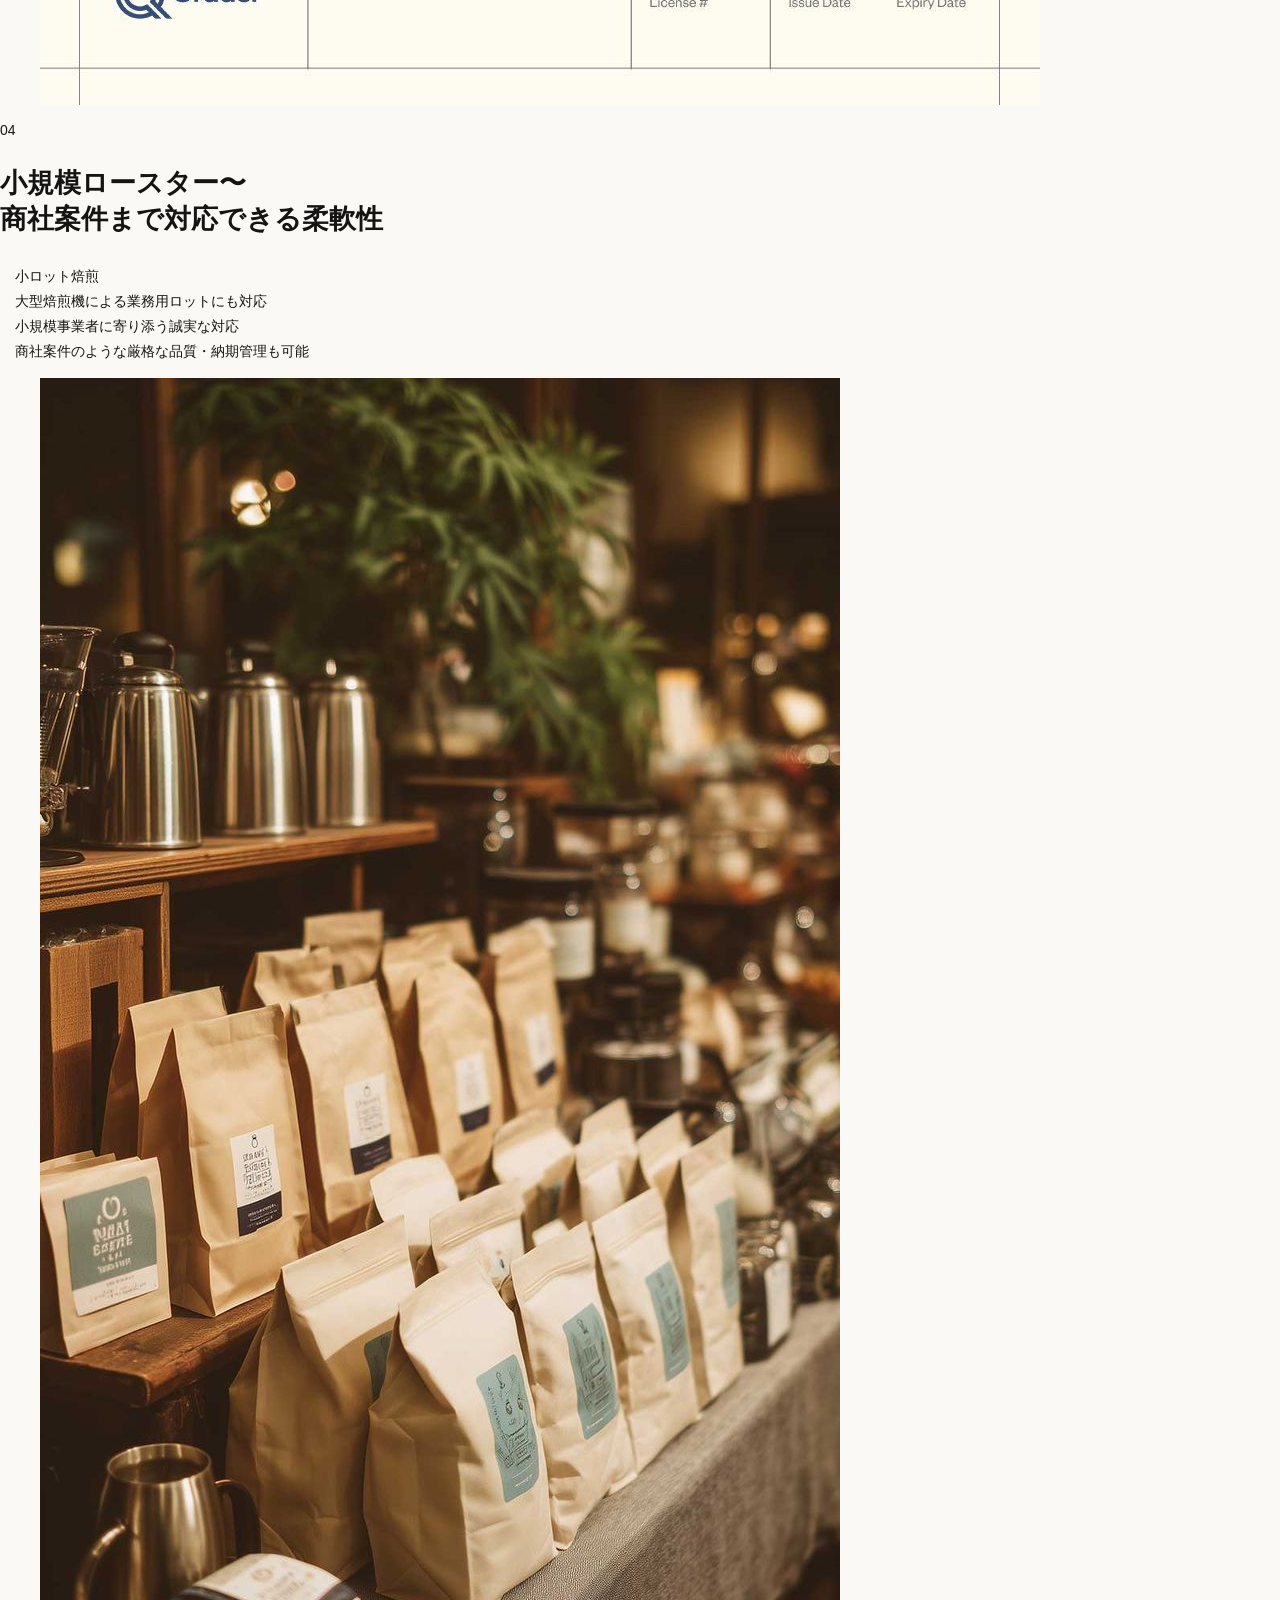
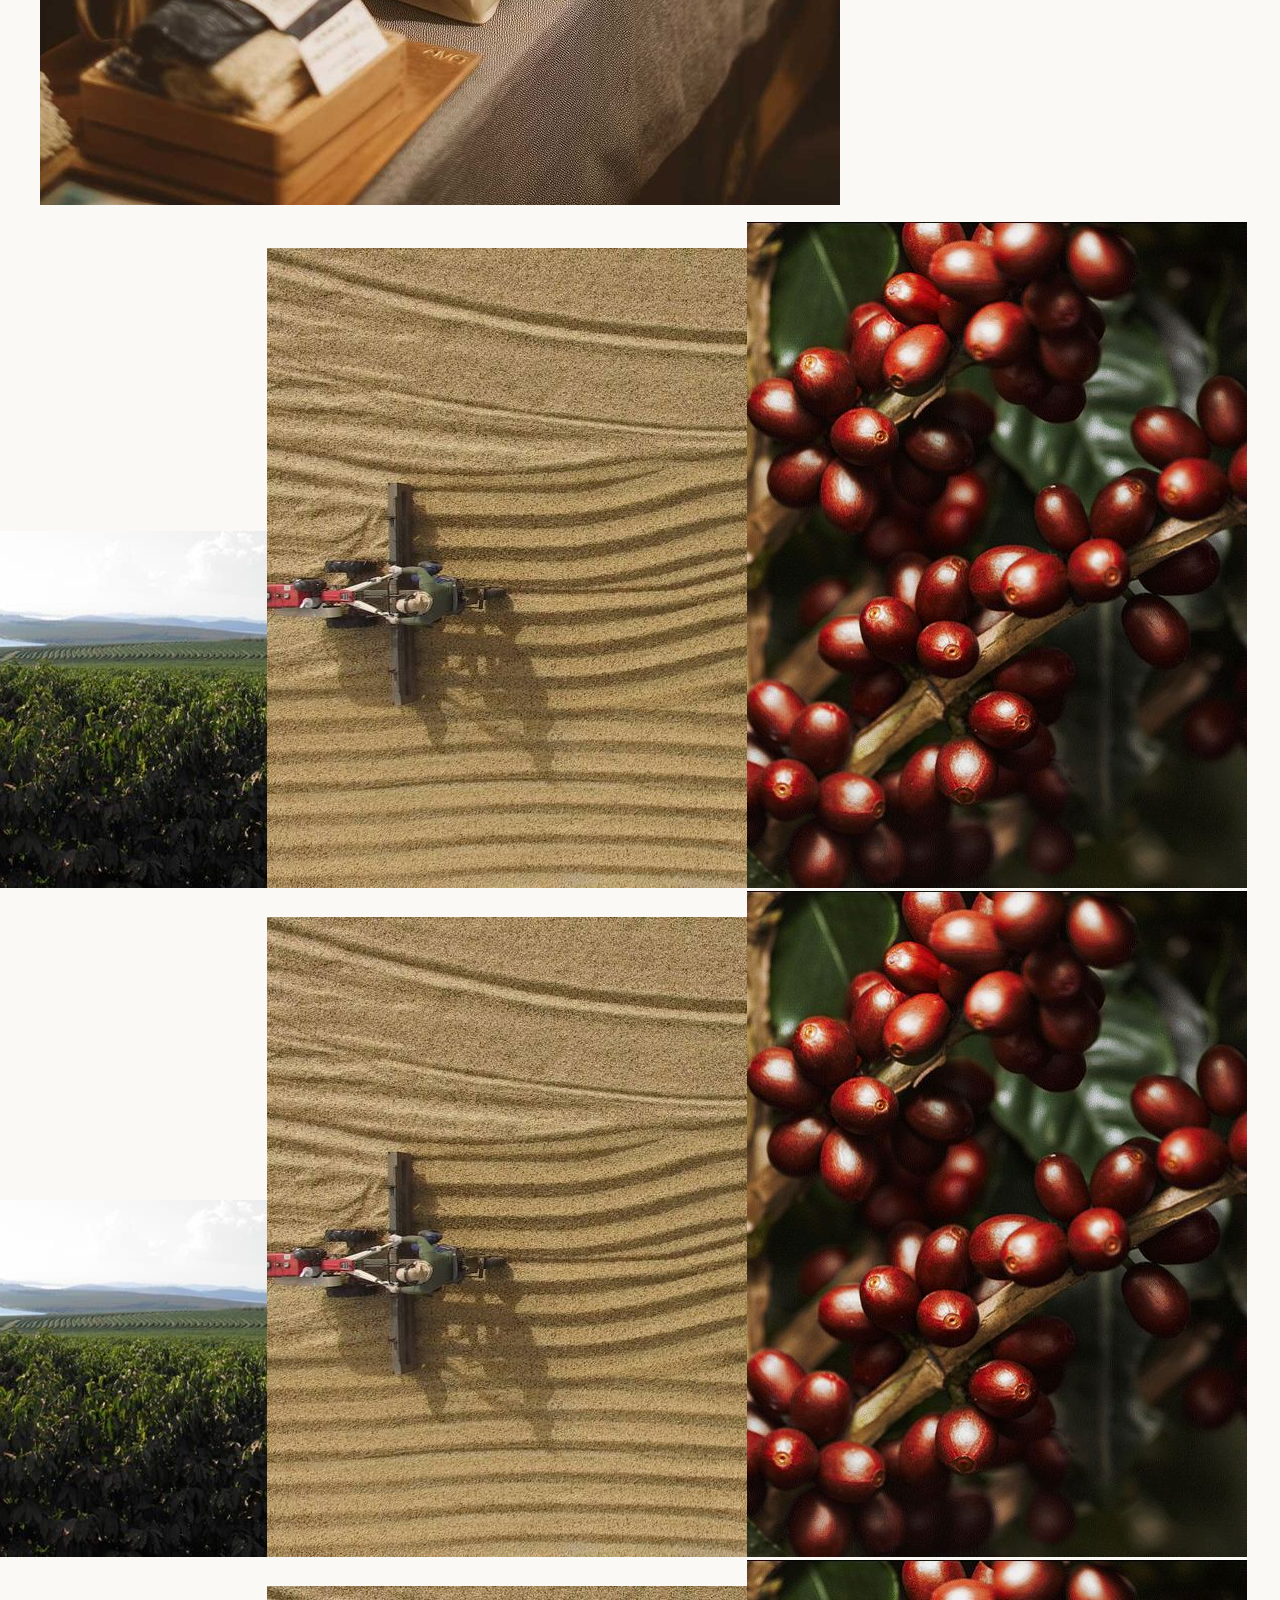
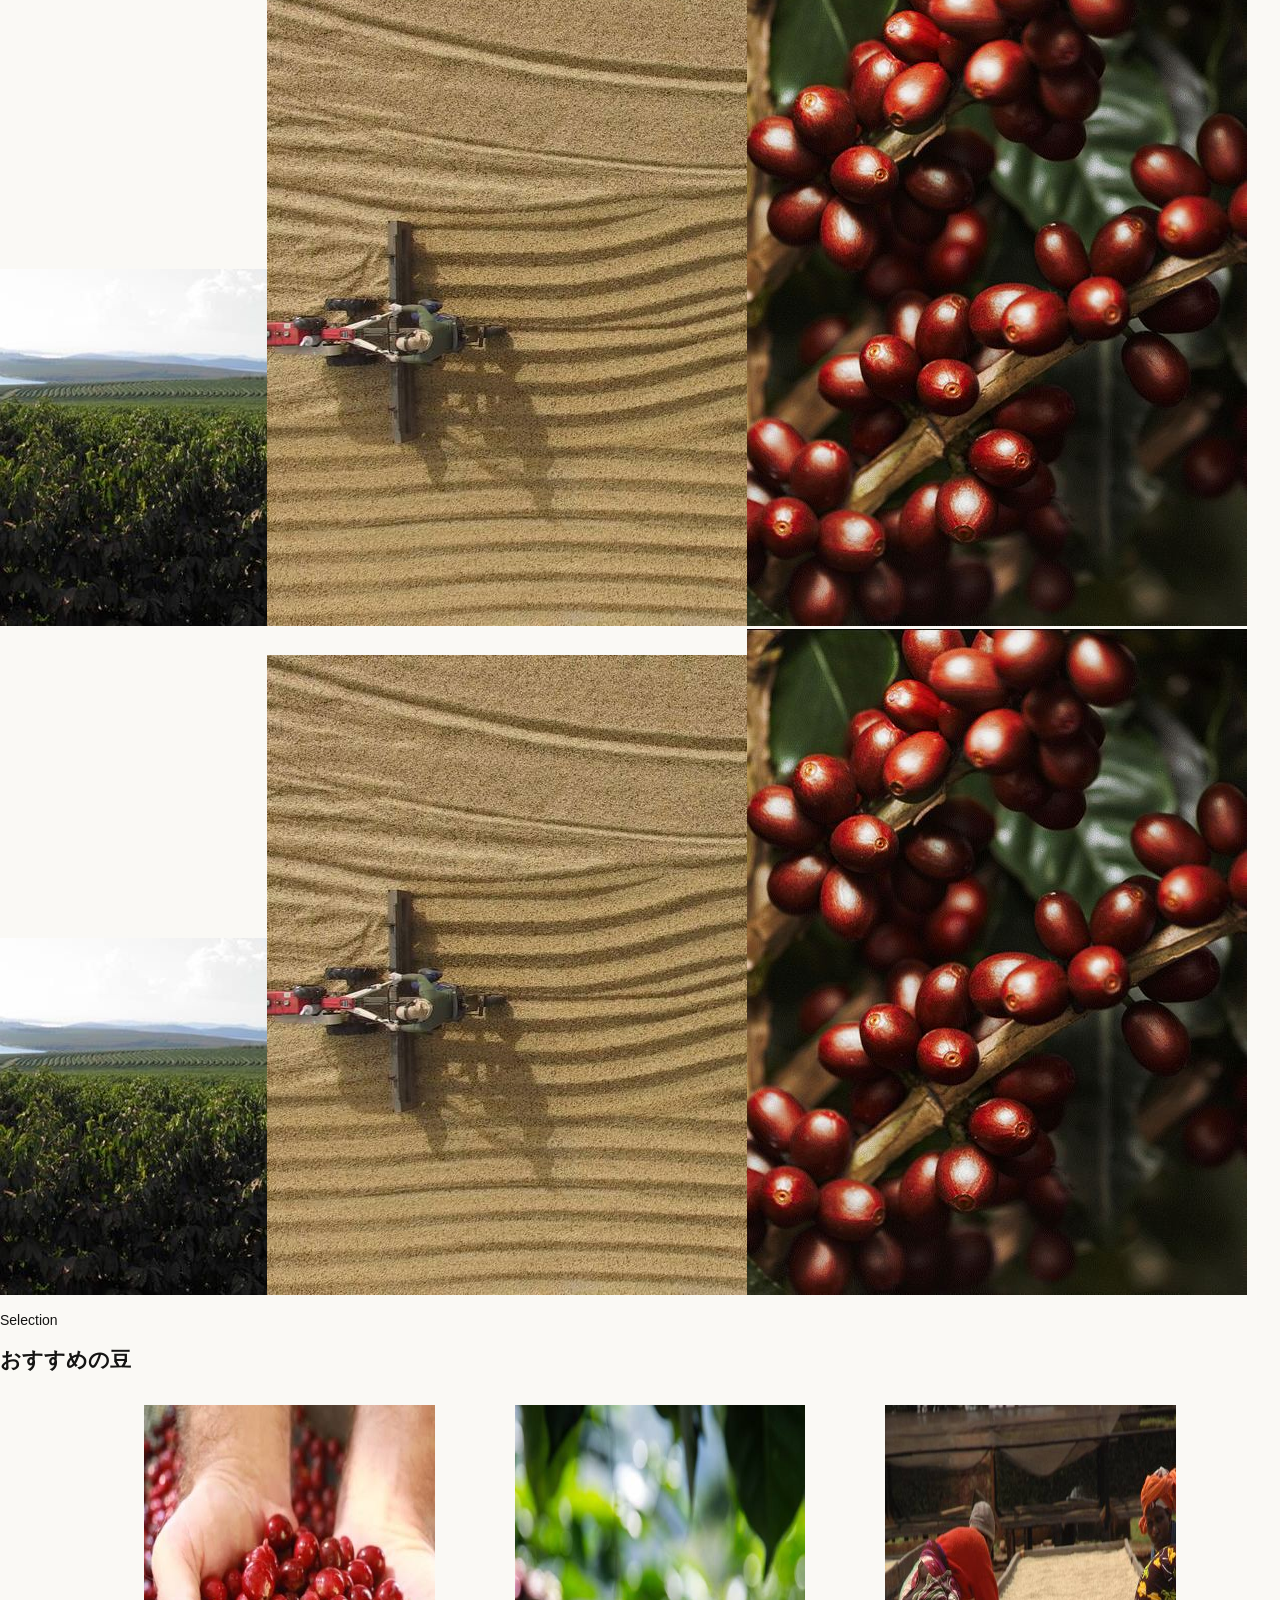
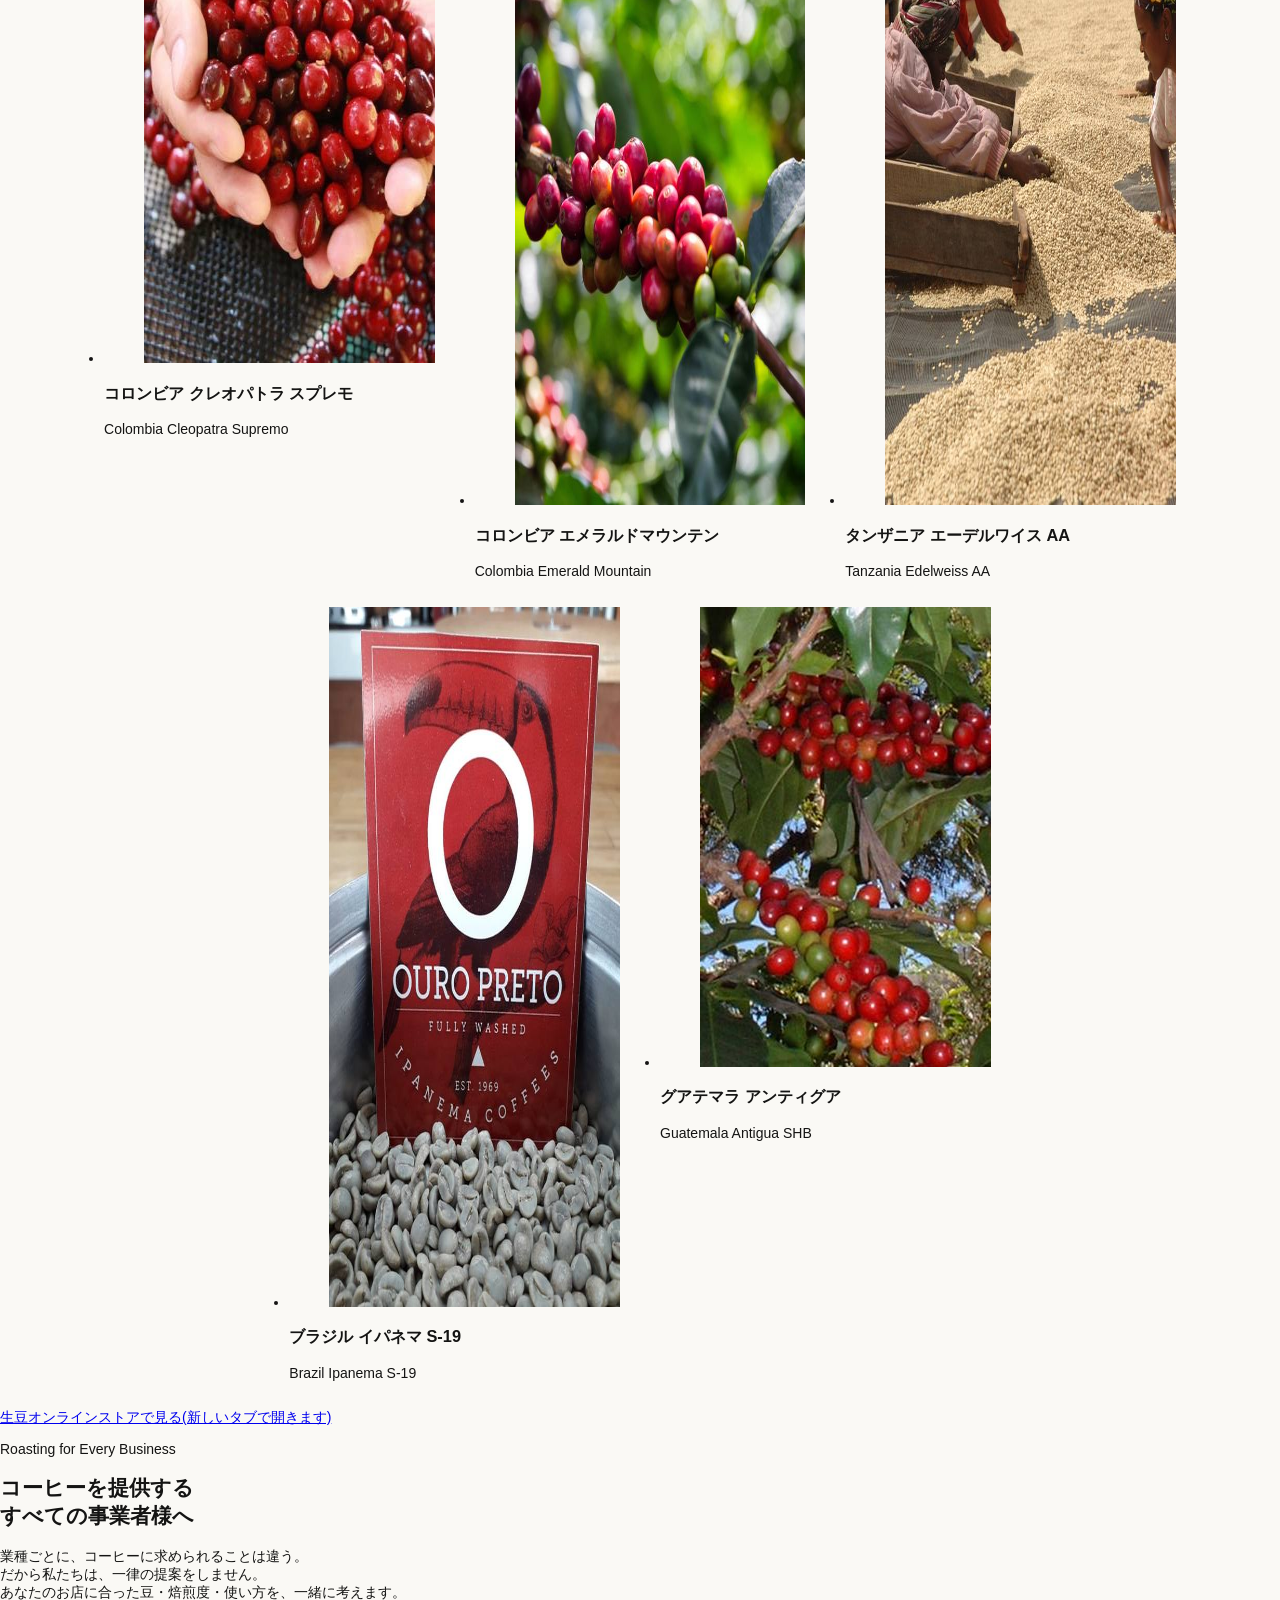
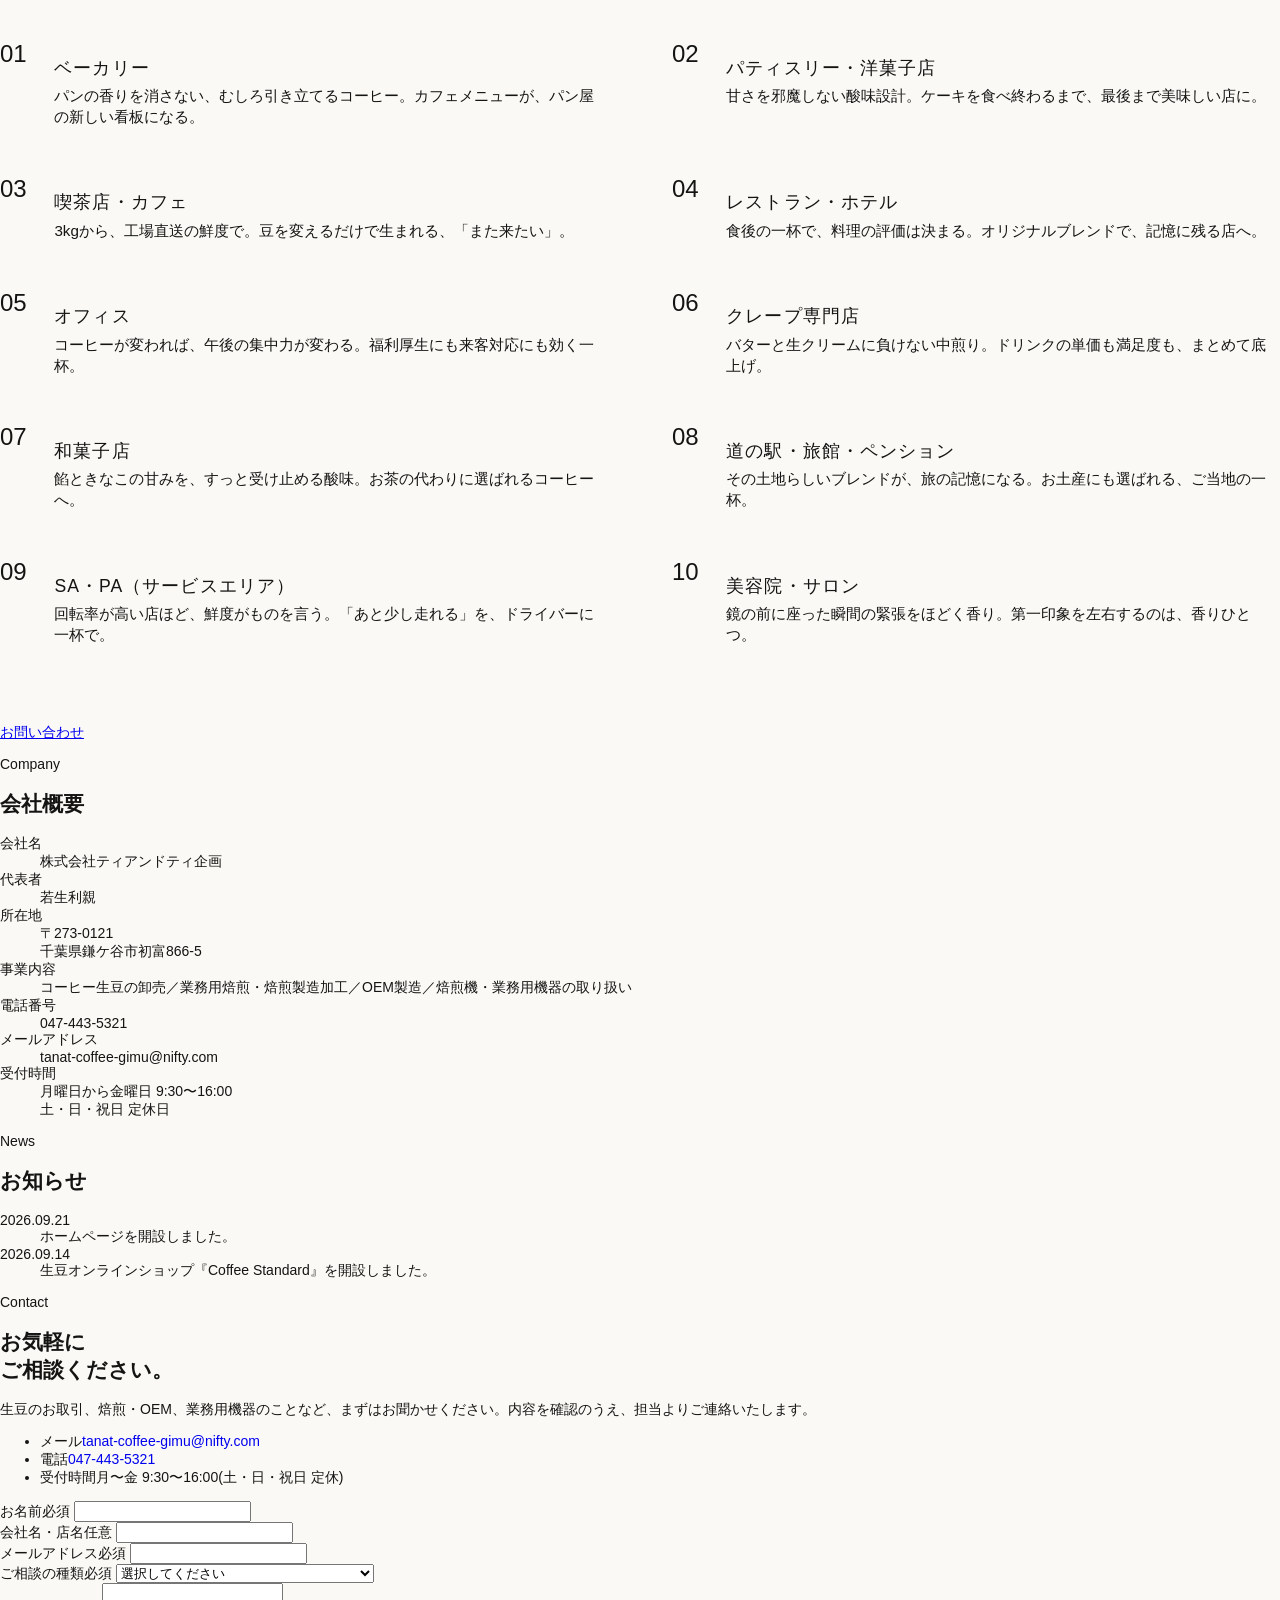
==== commit 76459a25: "Add files via upload" ====
--- a/index.html
+++ b/index.html
@@ -3,7 +3,7 @@
 <link rel="preconnect" href="https://fonts.googleapis.com">
 <link rel="preconnect" href="https://fonts.gstatic.com" crossorigin>
 <link rel="stylesheet" href="https://fonts.googleapis.com/css2?family=Kiwi+Maru:wght@400;500&display=swap">
-<link rel="stylesheet" href="style.css">
+<link rel="stylesheet" href="css/style.css">
 <style>
 .card__list{list-style:none;margin:0 0 1rem;padding:0}
 .card__list li{position:relative;padding-left:1.1em;color:var(--text-muted);font-size:.95rem;line-height:1.8}
@@ -575,4 +575,4 @@
   dup(); dup();
 })();
 </script>
-</body></html>
+</body></html>
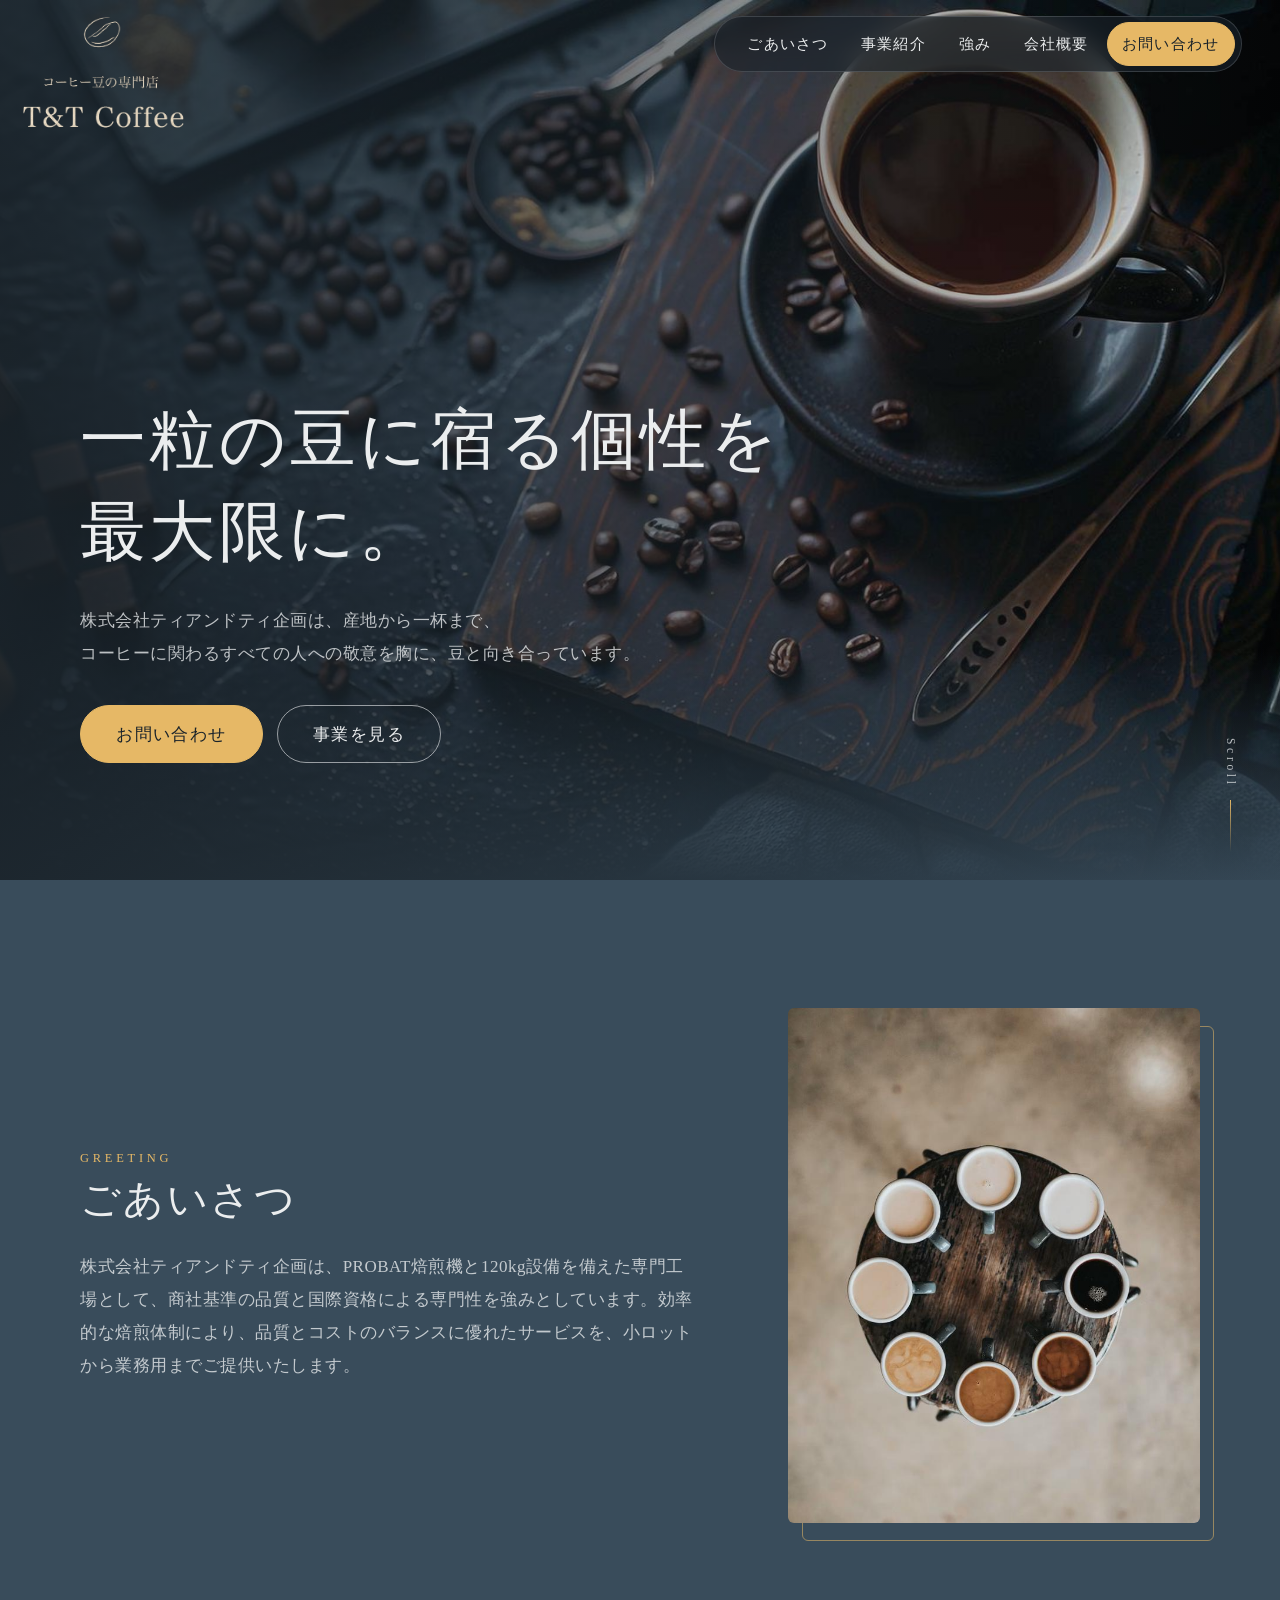
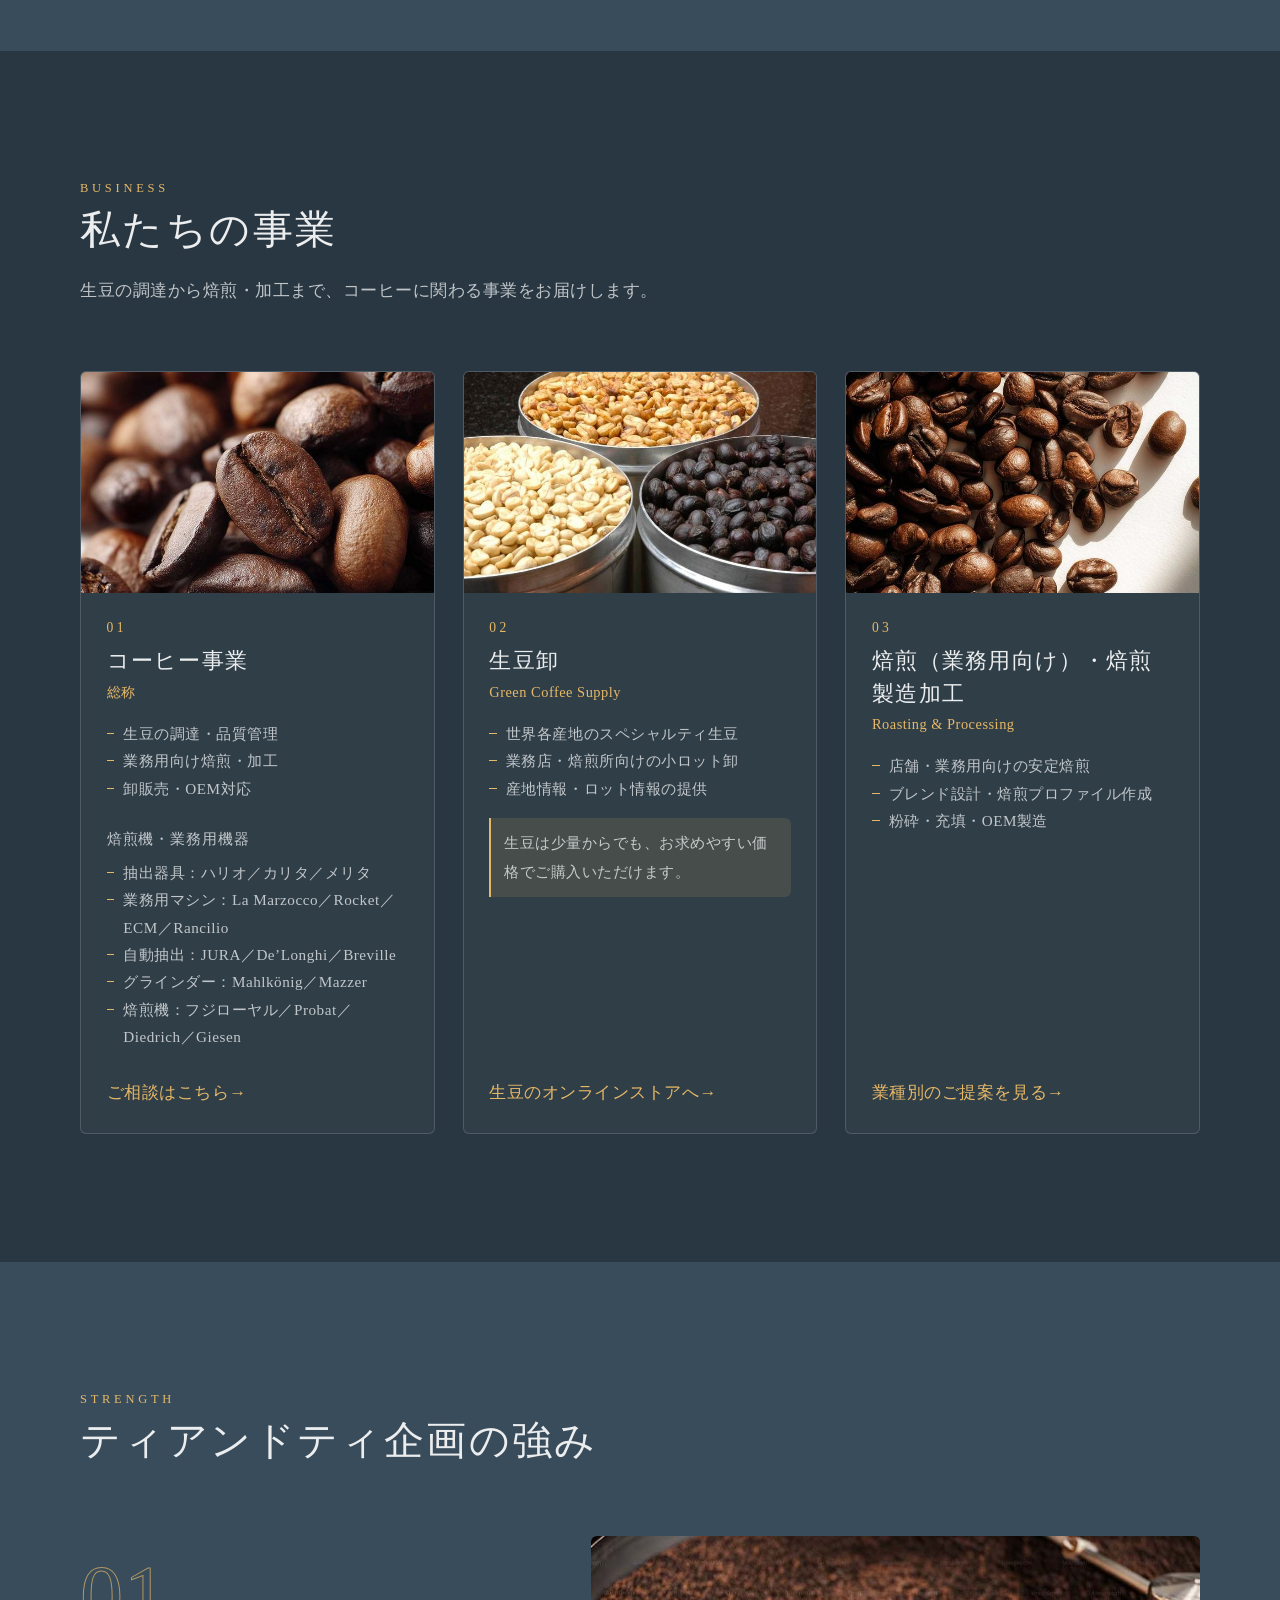
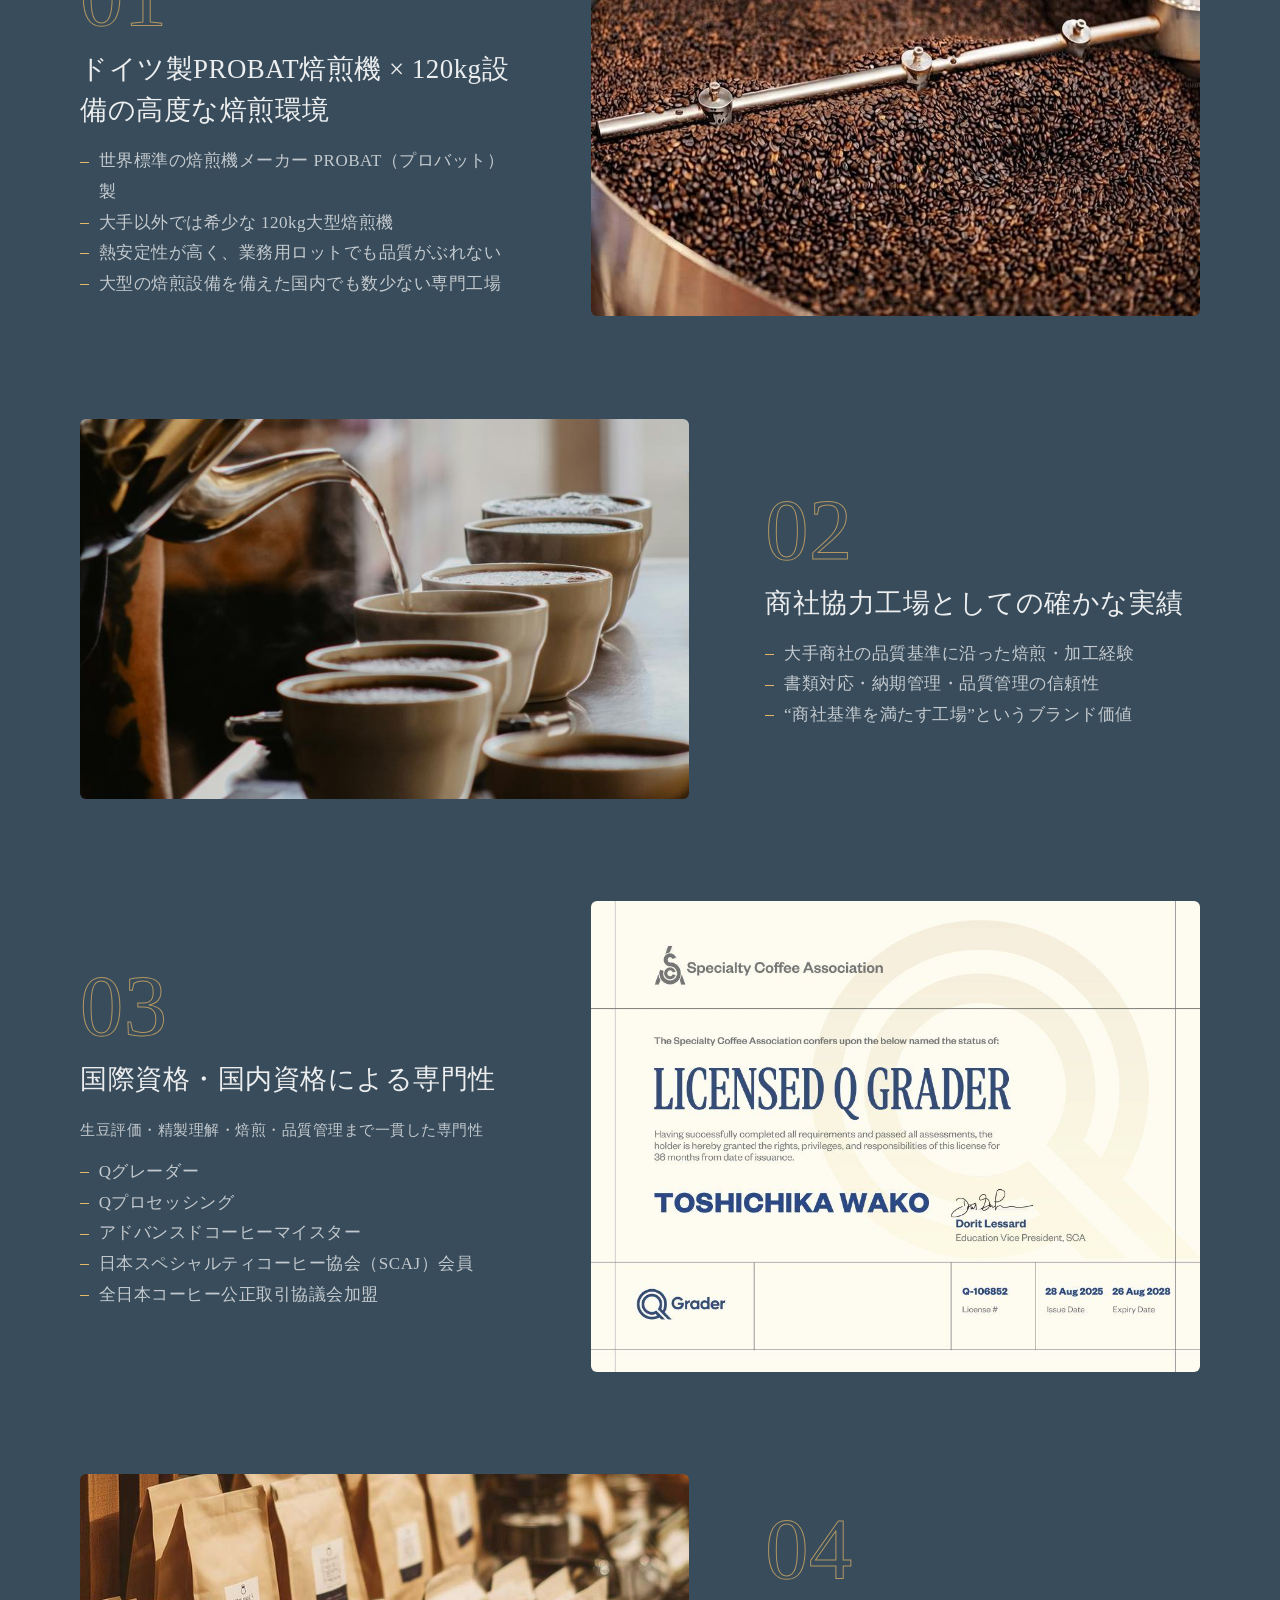
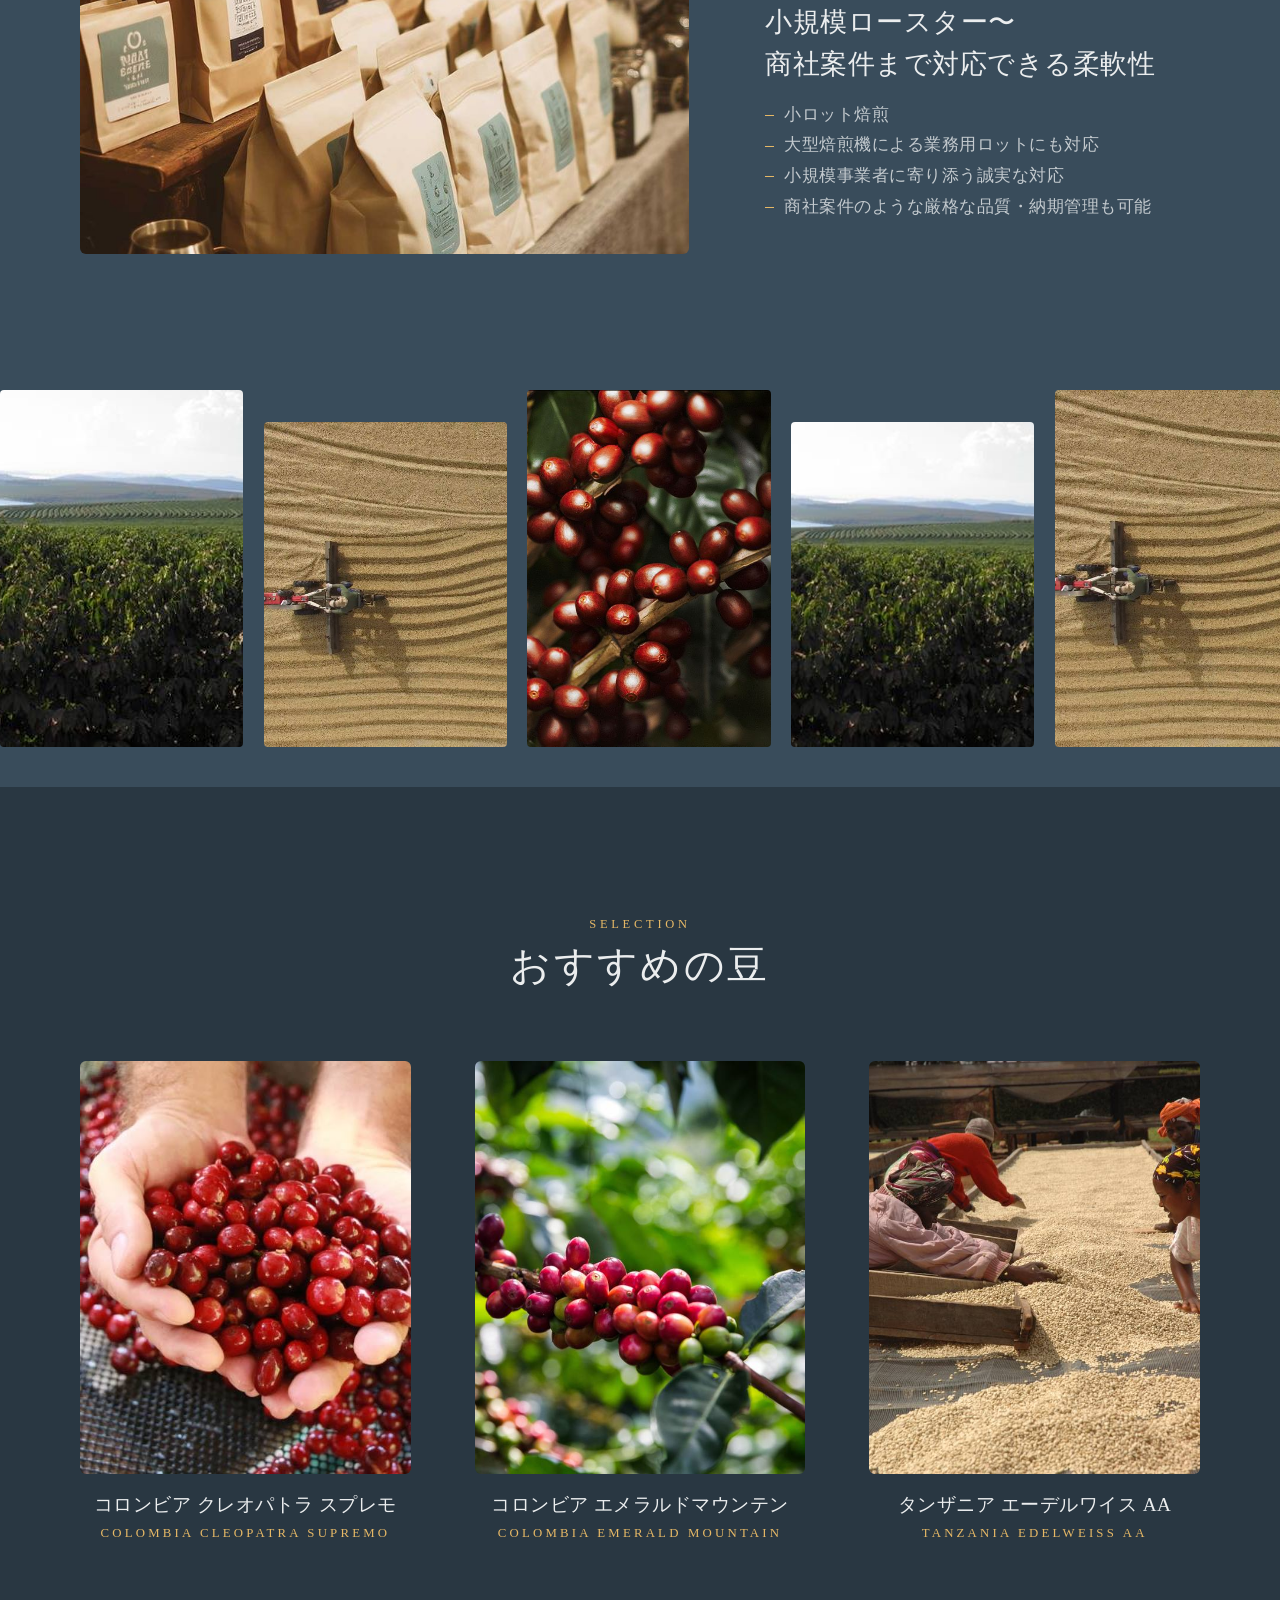
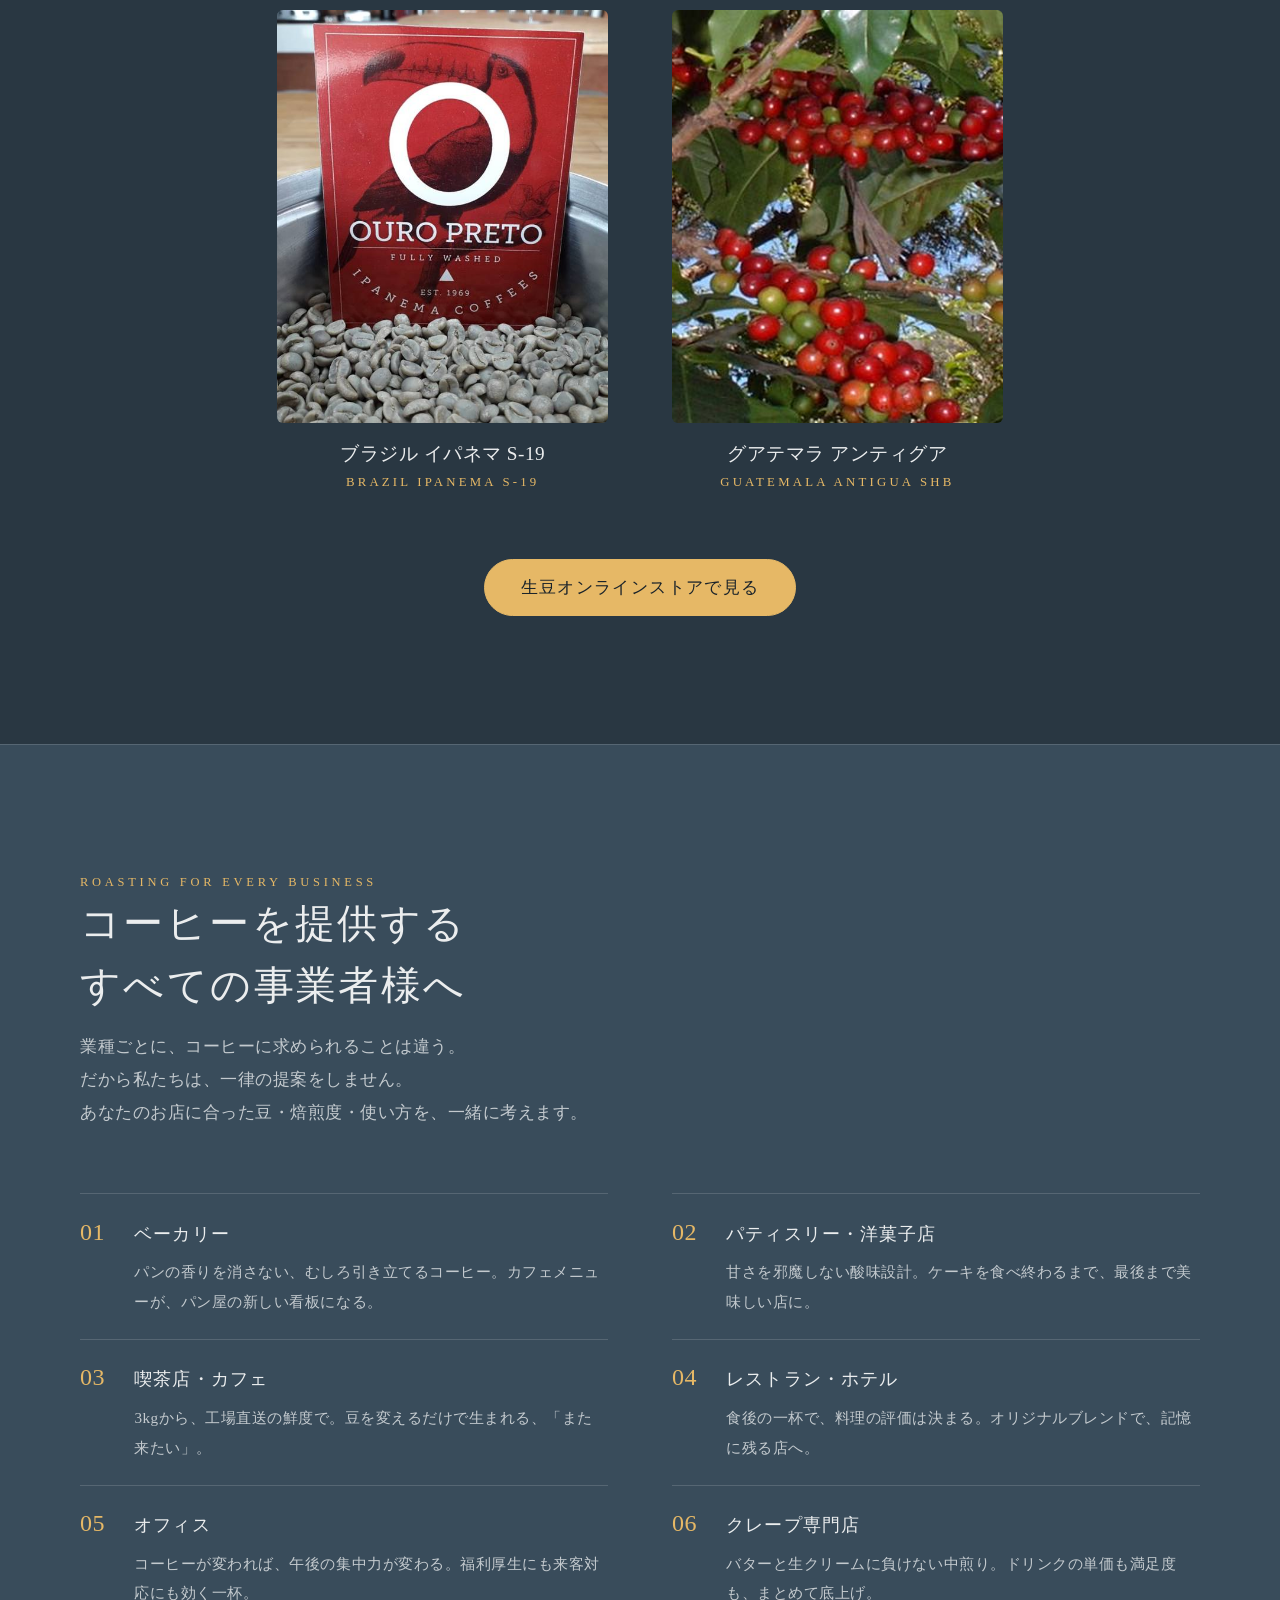
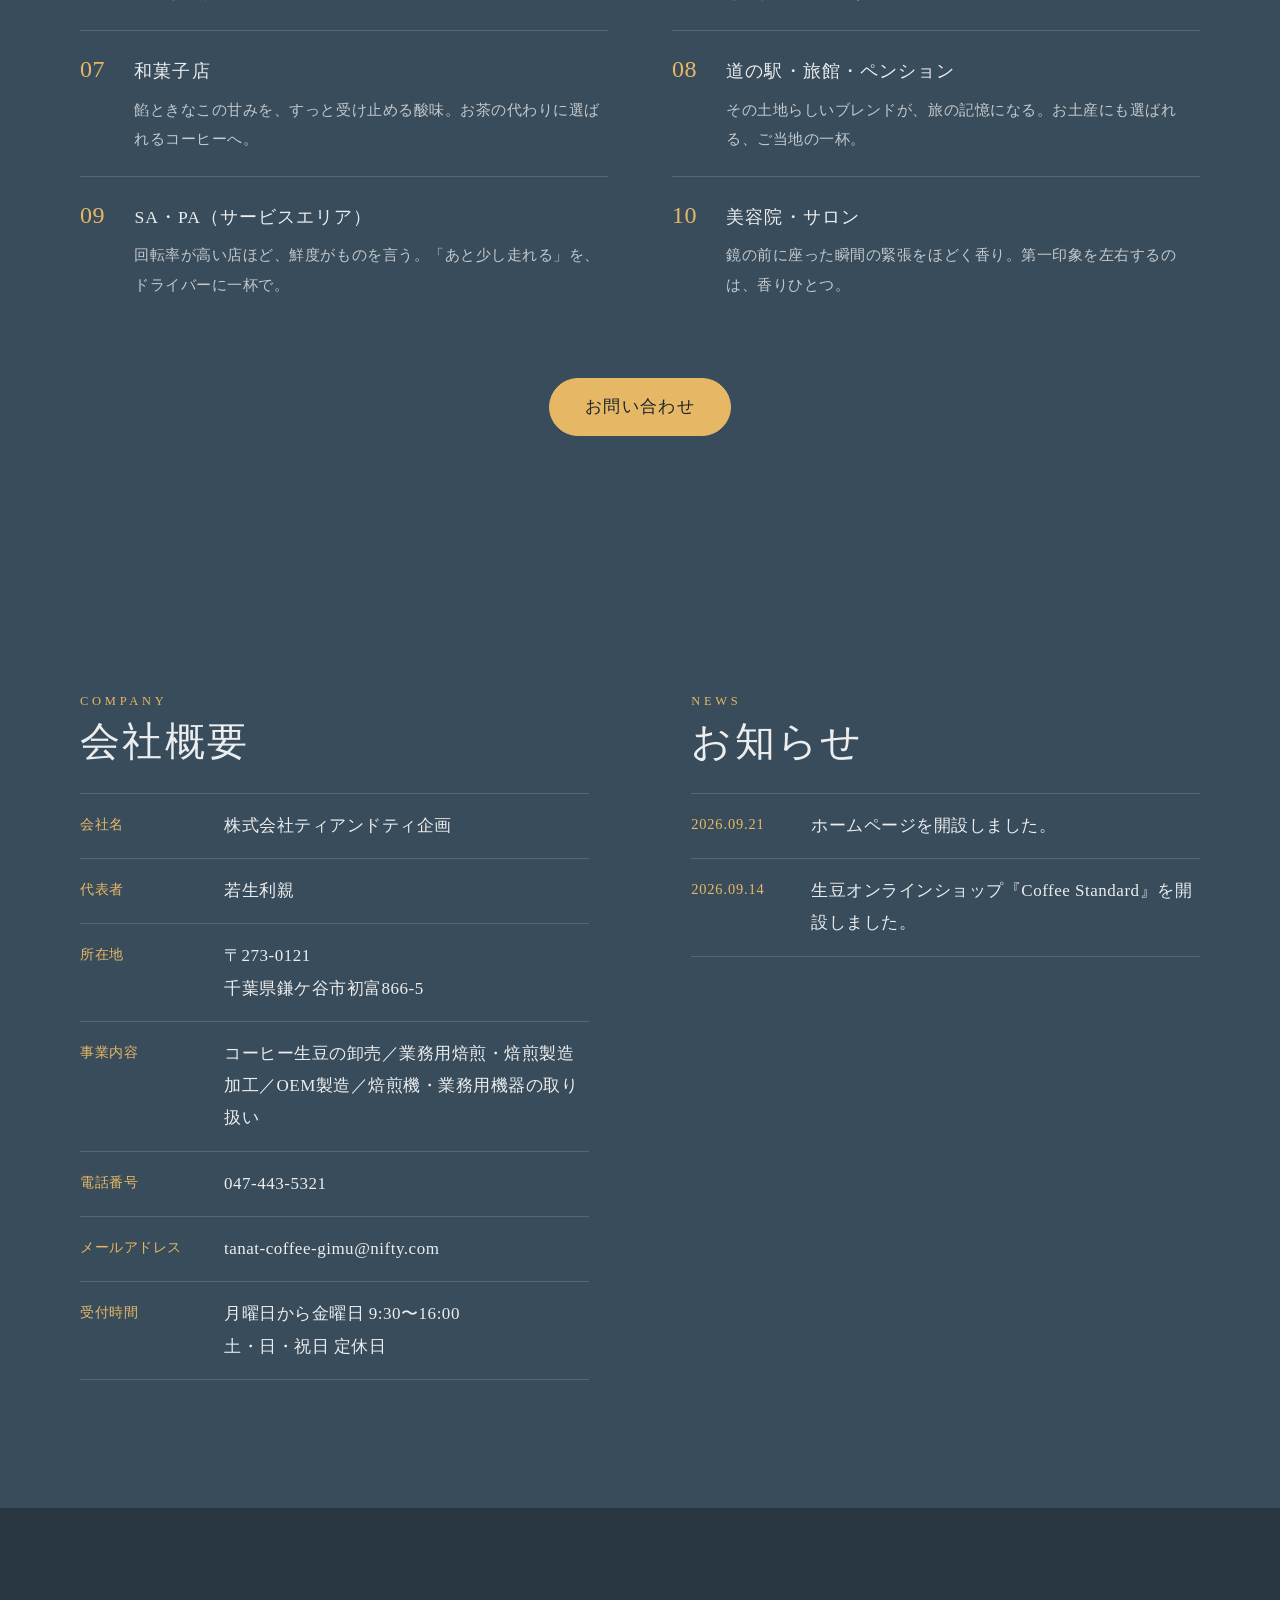
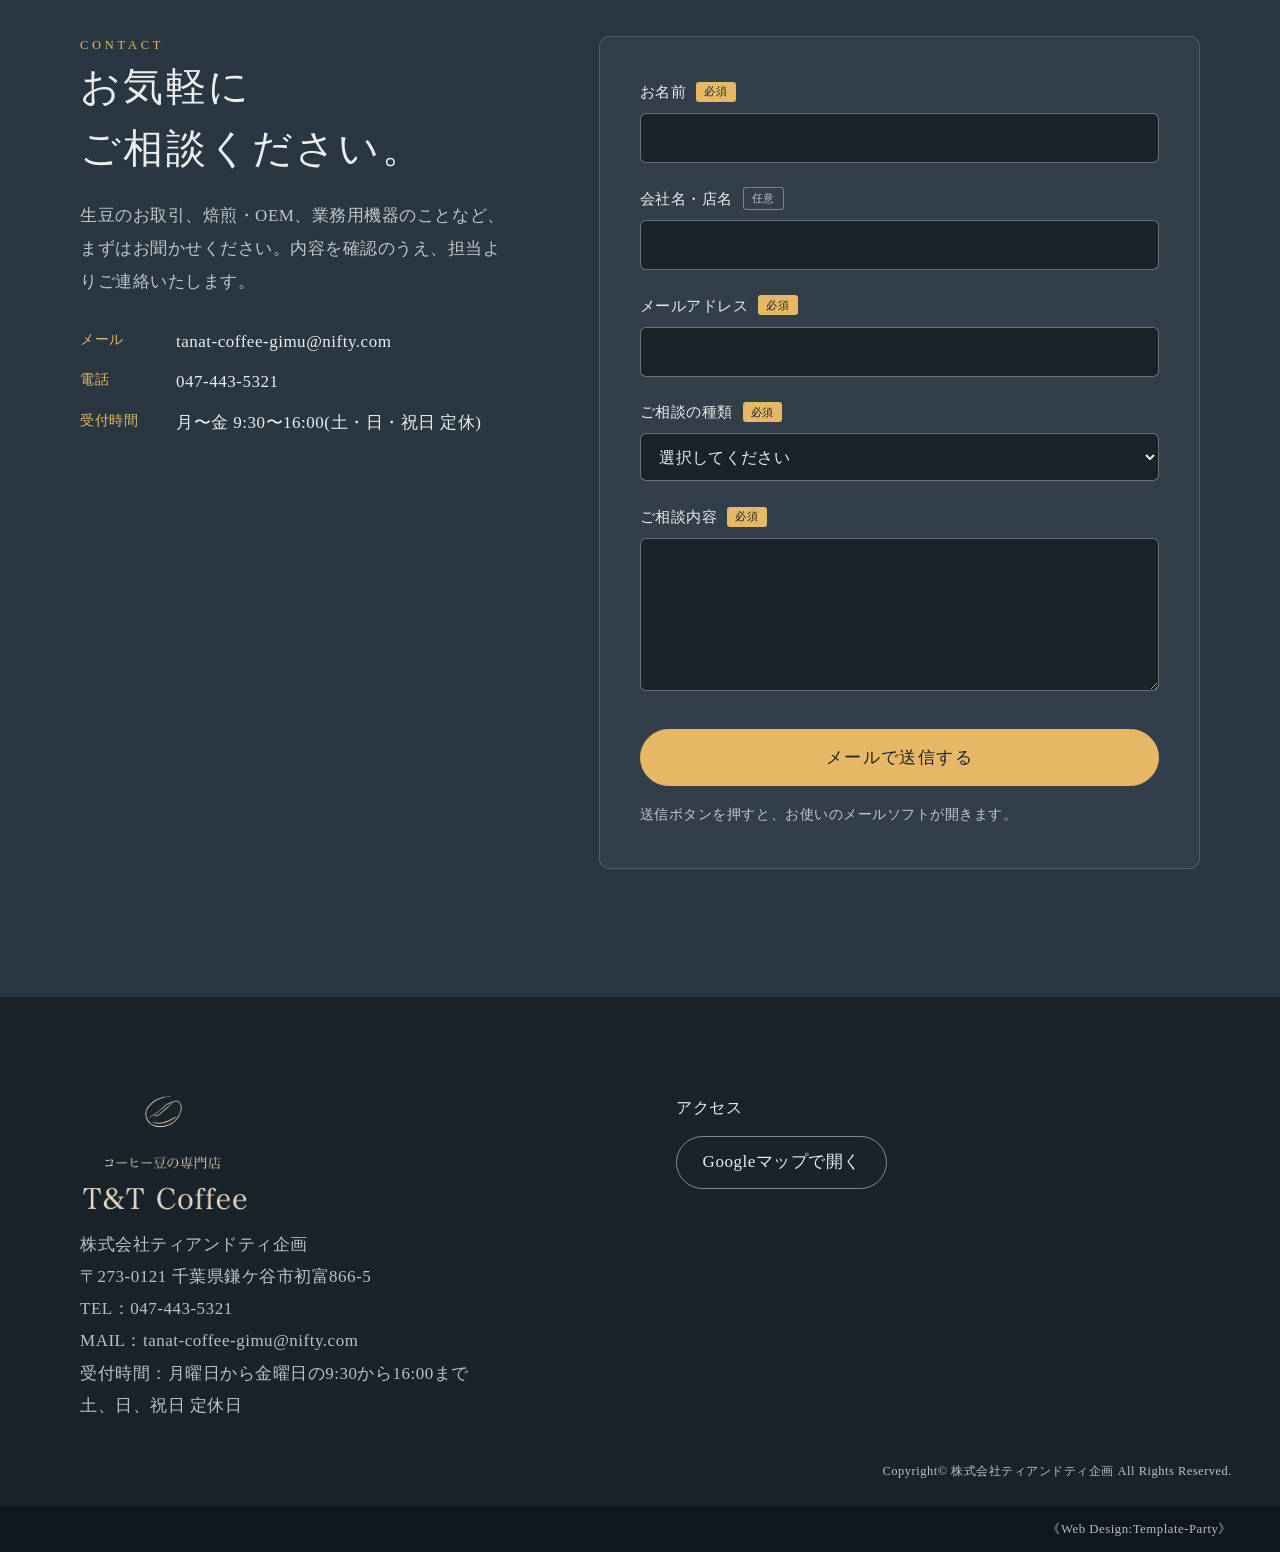
==== commit c8e2903e: "Update index.html" ====
--- a/index.html
+++ b/index.html
@@ -3,7 +3,7 @@
 <link rel="preconnect" href="https://fonts.googleapis.com">
 <link rel="preconnect" href="https://fonts.gstatic.com" crossorigin>
 <link rel="stylesheet" href="https://fonts.googleapis.com/css2?family=Kiwi+Maru:wght@400;500&display=swap">
-<link rel="stylesheet" href="css/style.css">
+<link rel="stylesheet" href="style.css">
 <style>
 .card__list{list-style:none;margin:0 0 1rem;padding:0}
 .card__list li{position:relative;padding-left:1.1em;color:var(--text-muted);font-size:.95rem;line-height:1.8}
@@ -575,4 +575,4 @@
   dup(); dup();
 })();
 </script>
-</body></html>+</body></html>
--- a/style.css
+++ b/style.css
@@ -0,0 +1,675 @@
+@charset "utf-8";
+
+/* =========================================================
+   株式会社ティアンドティ企画 LP
+   デザインの土台: Template-Party tp_grid1_coffee
+   ========================================================= */
+
+/* ---------- 変数 ---------- */
+:root {
+	color-scheme: dark;
+	--bg: #394c5b;
+	--bg-deep: #293742;
+	--bg-darker: #1a232a;
+	--text: #ebedee;
+	--text-muted: rgba(235, 237, 238, 0.78);
+	--line: rgba(235, 237, 238, 0.16);
+	--accent: #e6b866;
+	--accent-hover: #f2cb8a;
+	--danger: #ffb4a6;
+
+	--gutter: clamp(20px, 5vw, 48px);
+	--radius: 6px;
+	--font-serif: "Kiwi Maru", "Noto Serif JP", "Noto Serif CJK JP", "Hiragino Mincho ProN", "Yu Mincho", "YuMincho", "MS PMincho", serif;
+}
+
+/* ---------- ベース ---------- */
+*, *::before, *::after { box-sizing: border-box; }
+
+html {
+	scroll-behavior: smooth;
+	-webkit-text-size-adjust: 100%;
+}
+
+body {
+	margin: 0;
+	background: var(--bg);
+	color: var(--text);
+	font-family: var(--font-serif);
+	font-weight: 400;
+	font-size: 16px;
+	line-height: 1.95;
+	letter-spacing: 0.03em;
+	overflow-x: hidden;
+	word-break: auto-phrase;	/* 日本語の文節で改行(対応ブラウザのみ) */
+	line-break: strict;
+}
+
+body.nav-open { overflow: hidden; }
+
+@media (min-width: 900px) {
+	body { font-size: 17px; }
+}
+
+img { display: block; max-width: 100%; height: auto; }
+figure { margin: 0; }
+h1, h2, h3, p, ul, dl, dd { margin: 0; }
+ul { padding: 0; list-style: none; }
+
+a {
+	color: inherit;
+	text-underline-offset: 0.25em;
+}
+
+:focus-visible {
+	outline: 3px solid #fff;
+	outline-offset: 3px;
+}
+
+section[id] { scroll-margin-top: 20px; }
+
+.container {
+	width: min(1120px, 100% - (var(--gutter) * 2));
+	margin-inline: auto;
+}
+
+.center { text-align: center; }
+
+.visually-hidden {
+	position: absolute !important;
+	width: 1px; height: 1px;
+	margin: -1px; padding: 0;
+	overflow: hidden;
+	clip: rect(0 0 0 0);
+	white-space: nowrap;
+	border: 0;
+}
+
+.skip-link {
+	position: absolute;
+	left: 8px; top: -100px;
+	z-index: 200;
+	background: #fff;
+	color: var(--bg-darker);
+	padding: 0.6rem 1rem;
+	border-radius: var(--radius);
+}
+.skip-link:focus { top: 8px; }
+
+/* ---------- ボタン ---------- */
+.btn {
+	display: inline-flex;
+	align-items: center;
+	justify-content: center;
+	min-height: 48px;
+	padding: 0.7rem 2.2rem;
+	border: 1px solid var(--accent);
+	border-radius: 999px;
+	background: var(--accent);
+	color: var(--bg-darker);
+	font: inherit;
+	font-weight: 500;
+	letter-spacing: 0.08em;
+	text-decoration: none;
+	cursor: pointer;
+	transition: background-color 0.25s, transform 0.25s, box-shadow 0.25s;
+}
+.btn:hover {
+	background: var(--accent-hover);
+	transform: translateY(-2px);
+	box-shadow: 0 10px 24px rgba(0, 0, 0, 0.25);
+}
+.btn--ghost {
+	background: transparent;
+	color: var(--text);
+	border-color: rgba(235, 237, 238, 0.6);
+}
+.btn--ghost:hover {
+	background: rgba(235, 237, 238, 0.12);
+	border-color: var(--text);
+}
+.btn--small { min-height: 44px; padding: 0.4rem 1.3rem; font-size: 0.9rem; }
+.btn--block { width: 100%; }
+
+/* ---------- ヘッダー ---------- */
+.site-header {
+	position: absolute;
+	inset: 0 0 auto 0;
+	z-index: 50;
+	height: 0;
+}
+
+.brand {
+	position: absolute;
+	top: 10px;
+	left: max(6px, 1.6vw);
+	width: clamp(140px, 17vw, 230px);
+	display: block;
+}
+.brand img { width: 100%; height: auto; }
+
+.site-nav ul {
+	display: flex;
+	align-items: center;
+	gap: 0.25rem;
+}
+.site-nav a {
+	display: flex;
+	align-items: center;
+	min-height: 44px;
+	padding: 0.3rem 0.9rem;
+	text-decoration: none;
+	font-size: 0.92rem;
+	letter-spacing: 0.08em;
+	transition: color 0.2s;
+}
+.site-nav a:not(.btn):hover { color: var(--accent); }
+
+.nav-toggle { display: none; }
+
+/* デスクトップ: 右上に固定のピル型ナビ */
+@media (min-width: 960px) {
+	.site-nav {
+		position: fixed;
+		top: 16px;
+		right: clamp(16px, 3vw, 40px);
+		z-index: 60;
+		padding: 5px 6px 5px 18px;
+		border: 1px solid var(--line);
+		border-radius: 999px;
+		background: rgba(26, 35, 42, 0.62);
+		-webkit-backdrop-filter: blur(12px);
+		backdrop-filter: blur(12px);
+	}
+}
+
+/* スマホ: ハンバーガー + 全画面メニュー */
+@media (max-width: 959px) {
+	.nav-toggle {
+		display: flex;
+		align-items: center;
+		justify-content: center;
+		position: fixed;
+		top: 12px; right: 12px;
+		z-index: 80;
+		width: 52px; height: 52px;
+		padding: 0;
+		border: 1px solid rgba(235, 237, 238, 0.28);
+		border-radius: 50%;
+		background: rgba(26, 35, 42, 0.78);
+		color: var(--text);
+		cursor: pointer;
+	}
+	.nav-toggle__bars { position: relative; display: block; width: 22px; height: 16px; }
+	.nav-toggle__bars i {
+		position: absolute; left: 0;
+		width: 100%; height: 2px;
+		background: currentColor;
+		transition: transform 0.3s, opacity 0.3s, top 0.3s;
+	}
+	.nav-toggle__bars i:nth-child(1) { top: 0; }
+	.nav-toggle__bars i:nth-child(2) { top: 7px; }
+	.nav-toggle__bars i:nth-child(3) { top: 14px; }
+	.nav-open .nav-toggle__bars i:nth-child(1) { top: 7px; transform: rotate(45deg); }
+	.nav-open .nav-toggle__bars i:nth-child(2) { opacity: 0; }
+	.nav-open .nav-toggle__bars i:nth-child(3) { top: 7px; transform: rotate(-45deg); }
+
+	.site-nav {
+		position: fixed;
+		inset: 0;
+		z-index: 70;
+		display: flex;
+		align-items: center;
+		justify-content: center;
+		background: var(--bg-darker);
+		opacity: 0;
+		visibility: hidden;
+		transition: opacity 0.3s, visibility 0.3s;
+	}
+	.nav-open .site-nav { opacity: 1; visibility: visible; }
+	.site-nav ul { flex-direction: column; gap: 0.6rem; width: min(320px, 80vw); }
+	.site-nav li { width: 100%; }
+	.site-nav a {
+		justify-content: center;
+		min-height: 52px;
+		font-size: 1.05rem;
+		border: 1px solid var(--line);
+		border-radius: var(--radius);
+	}
+	.site-nav a.btn { border-color: var(--accent); }
+}
+
+/* ---------- ヒーロー ---------- */
+.hero {
+	position: relative;
+	display: flex;
+	align-items: flex-end;
+	min-height: 640px;
+	min-height: clamp(640px, 100svh, 880px);
+	overflow: hidden;
+	isolation: isolate;
+}
+.hero__bg {
+	position: absolute;
+	inset: 0;
+	z-index: -1;
+	background:
+		linear-gradient(90deg, rgba(26, 35, 42, 0.92) 0%, rgba(26, 35, 42, 0.62) 46%, rgba(26, 35, 42, 0.12) 100%),
+		linear-gradient(0deg, var(--bg) 0%, rgba(57, 76, 91, 0) 26%),
+		url("../images/hero.jpg") 70% center / cover no-repeat;
+}
+@media (max-width: 700px) {
+	.hero__bg {
+		background:
+			linear-gradient(180deg, rgba(26, 35, 42, 0.55) 0%, rgba(26, 35, 42, 0.86) 62%, rgba(26, 35, 42, 0.94) 100%),
+			linear-gradient(0deg, var(--bg) 0%, rgba(57, 76, 91, 0) 22%),
+			url("../images/hero.jpg") 72% center / cover no-repeat;
+	}
+}
+
+.hero__inner {
+	padding-block: clamp(190px, 26vh, 260px) clamp(84px, 13vh, 130px);
+}
+.eyebrow,
+.label {
+	color: var(--accent);
+	font-size: 0.78rem;
+	letter-spacing: 0.3em;
+	text-transform: uppercase;
+	line-height: 1.6;
+}
+.eyebrow { margin-bottom: 1.2rem; }
+
+.hero__title {
+	font-size: clamp(2.1rem, 5.6vw, 4.1rem);
+	font-weight: 500;
+	line-height: 1.4;
+	letter-spacing: 0.05em;
+	margin-bottom: 1.6rem;
+	text-wrap: balance;
+}
+.hero__lead {
+	max-width: 31em;
+	text-wrap: pretty;
+	color: var(--text-muted);
+	margin-bottom: 2.2rem;
+}
+.hero__actions { display: flex; flex-wrap: wrap; gap: 0.9rem; }
+
+.hero__scroll {
+	position: absolute;
+	right: clamp(16px, 3vw, 40px);
+	bottom: 28px;
+	display: none;
+	writing-mode: vertical-rl;
+	font-size: 0.72rem;
+	letter-spacing: 0.32em;
+	text-decoration: none;
+	color: var(--text-muted);
+	padding-bottom: 64px;
+}
+.hero__scroll::after {
+	content: "";
+	position: absolute;
+	left: 50%; bottom: 0;
+	width: 1px; height: 52px;
+	background: linear-gradient(var(--accent), transparent);
+	animation: scroll-line 2.2s ease-in-out infinite;
+	transform-origin: top;
+}
+@media (min-width: 960px) { .hero__scroll { display: block; } }
+
+@keyframes scroll-line {
+	0% { transform: scaleY(0); opacity: 1; }
+	60% { transform: scaleY(1); opacity: 1; }
+	100% { transform: scaleY(1); opacity: 0; }
+}
+
+/* ---------- セクション共通 ---------- */
+.section { padding-block: clamp(72px, 10vw, 140px); }
+.section--deep { background: var(--bg-deep); }
+
+.section-head { margin-bottom: clamp(36px, 5vw, 64px); }
+.section-head--center { text-align: center; }
+.section-title {
+	font-size: clamp(1.65rem, 3.6vw, 2.5rem);
+	font-weight: 500;
+	line-height: 1.55;
+	letter-spacing: 0.06em;
+	margin-bottom: 1.2rem;
+	text-wrap: balance;
+}
+.section-head .section-title { margin-bottom: 0.8rem; }
+.section-lead { color: var(--text-muted); }
+
+/* ---------- ごあいさつ ---------- */
+.split { display: grid; gap: 48px; align-items: center; }
+@media (min-width: 900px) {
+	.split { grid-template-columns: 1.2fr 0.8fr; gap: clamp(48px, 7vw, 96px); }
+}
+.split__text p + p { margin-top: 1.2rem; }
+.split__text > p:not(.label):not(.quote) { color: var(--text-muted); }
+.quote {
+	margin: 0.4rem 0 1.6rem;
+	padding-left: 1.1rem;
+	border-left: 2px solid var(--accent);
+	color: var(--text);
+	font-size: clamp(1.15rem, 2.2vw, 1.4rem);
+	line-height: 1.7;
+}
+.split__image { position: relative; isolation: isolate; }
+.split__image::before {
+	content: "";
+	position: absolute;
+	inset: 18px -14px -18px 14px;
+	border: 1px solid rgba(230, 184, 102, 0.55);
+	border-radius: var(--radius);
+	z-index: -1;
+}
+.split__image img {
+	width: 100%;
+	aspect-ratio: 4 / 5;
+	object-fit: cover;
+	border-radius: var(--radius);
+}
+@media (max-width: 899px) {
+	.split__image { max-width: 420px; margin-right: 14px; }
+}
+
+/* ---------- 事業カード ---------- */
+.cards { display: grid; gap: 24px; }
+@media (min-width: 900px) { .cards { grid-template-columns: repeat(3, 1fr); gap: 28px; } }
+
+.card {
+	display: flex;
+	flex-direction: column;
+	overflow: hidden;
+	border: 1px solid var(--line);
+	border-radius: var(--radius);
+	background: rgba(255, 255, 255, 0.035);
+	transition: transform 0.35s, border-color 0.35s, background-color 0.35s;
+}
+.card:hover {
+	transform: translateY(-6px);
+	border-color: rgba(230, 184, 102, 0.6);
+	background: rgba(255, 255, 255, 0.06);
+}
+.card__image img {
+	width: 100%;
+	aspect-ratio: 16 / 10;
+	object-fit: cover;
+	object-position: center 45%;
+}
+.card__body { display: flex; flex-direction: column; flex: 1; padding: 1.6rem 1.6rem 1.4rem; }
+.card__no {
+	color: var(--accent);
+	font-size: 0.85rem;
+	letter-spacing: 0.25em;
+	line-height: 1.4;
+	margin-bottom: 0.5rem;
+}
+.card__title { font-size: 1.35rem; font-weight: 500; line-height: 1.5; letter-spacing: 0.06em; }
+.card__sub { font-size: 0.9rem; color: var(--accent); margin-bottom: 0.9rem; }
+.card__body > p:not(.card__no):not(.card__sub) { color: var(--text-muted); font-size: 0.95rem; }
+.card__link {
+	display: inline-flex;
+	align-items: center;
+	align-self: flex-start;
+	min-height: 44px;
+	margin-top: auto;
+	padding-top: 0.6rem;
+	color: var(--accent);
+	text-decoration: none;
+	border-bottom: 1px solid transparent;
+}
+.card__link:hover { text-decoration: underline; }
+
+/* ---------- 強み ---------- */
+.rows { display: grid; gap: clamp(56px, 8vw, 112px); }
+.row { display: grid; gap: 28px; align-items: center; }
+@media (min-width: 900px) {
+	.row { grid-template-columns: 5fr 7fr; gap: clamp(40px, 6vw, 88px); }
+	.row--reverse { grid-template-columns: 7fr 5fr; }
+	.row--reverse .row__text { order: 2; }
+}
+.row__no {
+	font-size: clamp(3.4rem, 8vw, 5.4rem);
+	line-height: 1;
+	color: transparent;
+	-webkit-text-stroke: 1px rgba(230, 184, 102, 0.7);
+	margin-bottom: 0.6rem;
+}
+.row__text h3 { font-size: clamp(1.4rem, 2.6vw, 1.85rem); font-weight: 500; line-height: 1.55; margin-bottom: 0.9rem; }
+.row__text p:not(.row__no) { color: var(--text-muted); }
+.row__image img {
+	width: 100%;
+	aspect-ratio: 16 / 10;
+	object-fit: cover;
+	border-radius: var(--radius);
+}
+.row__image img.is-crop { object-position: center 40%; }
+
+/* ---------- 横流れ ---------- */
+.marquee {
+	overflow: hidden;
+	padding-block: 8px 40px;
+	background: var(--bg);
+}
+.marquee__track {
+	display: flex;
+	width: max-content;
+	animation: marquee 70s linear infinite;
+}
+.marquee__track img {
+	flex: none;
+	width: clamp(140px, 19vw, 250px);
+	aspect-ratio: 3 / 4;
+	object-fit: cover;
+	margin-right: clamp(10px, 1.6vw, 22px);
+	border-radius: 4px;
+}
+.marquee__track img:nth-child(even) { margin-top: 32px; }
+@keyframes marquee {
+	from { transform: translateX(0); }
+	to { transform: translateX(-50%); }
+}
+
+/* ---------- おすすめの豆 ---------- */
+.picks { display: grid; gap: 40px; max-width: 320px; margin: 0 auto clamp(40px, 6vw, 64px); }
+@media (min-width: 700px) {
+	.picks { grid-template-columns: repeat(3, 1fr); gap: clamp(24px, 5vw, 64px); max-width: none; align-items: start; }
+	.pick:nth-child(2) { margin-top: 40px; }
+	.pick:nth-child(3) { margin-top: 80px; }
+}
+.pick { text-align: center; }
+.pick img {
+	width: 100%;
+	aspect-ratio: 4 / 5;
+	object-fit: cover;
+	border-radius: var(--radius);
+	margin-bottom: 1rem;
+}
+.pick h3 { font-size: 1.2rem; font-weight: 500; line-height: 1.6; }
+.pick__origin { color: var(--accent); font-size: 0.8rem; letter-spacing: 0.25em; text-transform: uppercase; }
+
+/* ---------- 実績 ---------- */
+.track {
+	position: relative;
+	overflow: hidden;
+	isolation: isolate;
+	padding-block: clamp(96px, 14vw, 200px);
+	text-align: center;
+}
+.track__bg {
+	position: absolute;
+	inset: 0;
+	z-index: -1;
+	background:
+		linear-gradient(rgba(26, 35, 42, 0.66), rgba(26, 35, 42, 0.66)),
+		url("../images/parallax.jpg") center / cover no-repeat;
+}
+@media (min-width: 960px) and (hover: hover) {
+	.track__bg { background-attachment: scroll, fixed; }
+}
+.track__inner { max-width: 760px; }
+.track__inner p:not(.label) { color: var(--text-muted); }
+.track__inner p + p { margin-top: 1.2rem; }
+.track__inner .btn { margin-top: 0.6rem; color: var(--bg-darker); }
+@media (max-width: 700px) { .sp-hide { display: none; } }
+
+/* ---------- 会社概要・お知らせ ---------- */
+.two-col { display: grid; gap: 64px; }
+@media (min-width: 900px) { .two-col { grid-template-columns: 1fr 1fr; gap: clamp(48px, 8vw, 112px); } }
+
+.spec > div,
+.news > div {
+	display: grid;
+	grid-template-columns: 6.5rem 1fr;
+	gap: 1rem;
+	padding: 1rem 0;
+	border-bottom: 1px solid var(--line);
+}
+.spec > div:first-child,
+.news > div:first-child { border-top: 1px solid var(--line); }
+.spec dt, .news dt { color: var(--accent); font-size: 0.9rem; line-height: 2; }
+.spec dd, .news dd { color: var(--text); line-height: 1.9; }
+.news dt { letter-spacing: 0.06em; }
+
+/* ---------- お問い合わせ ---------- */
+.contact__grid { display: grid; gap: 48px; }
+@media (min-width: 900px) { .contact__grid { grid-template-columns: 5fr 7fr; gap: clamp(48px, 7vw, 96px); align-items: start; } }
+.contact__grid > div > p:not(.label) { color: var(--text-muted); }
+.contact__info { margin-top: 1.8rem; display: grid; gap: 0.6rem; }
+.contact__info li { display: grid; grid-template-columns: 5.5rem 1fr; gap: 0.5rem; line-height: 1.8; }
+.contact__info span { color: var(--accent); font-size: 0.9rem; }
+.contact__info a { overflow-wrap: anywhere; }
+
+.form {
+	padding: clamp(22px, 4vw, 40px);
+	border: 1px solid var(--line);
+	border-radius: 10px;
+	background: rgba(255, 255, 255, 0.045);
+	color-scheme: dark;
+}
+.field { margin-bottom: 1.3rem; }
+.field label { display: flex; align-items: center; gap: 0.6rem; margin-bottom: 0.4rem; font-size: 0.95rem; }
+.req, .opt {
+	font-size: 0.7rem;
+	letter-spacing: 0.08em;
+	line-height: 1;
+	padding: 0.28rem 0.5rem;
+	border-radius: 3px;
+}
+.req { background: var(--accent); color: var(--bg-darker); }
+.opt { border: 1px solid rgba(235, 237, 238, 0.4); color: var(--text-muted); }
+
+.field input,
+.field select,
+.field textarea {
+	width: 100%;
+	min-height: 48px;
+	padding: 0.7rem 0.9rem;
+	border: 1px solid rgba(235, 237, 238, 0.38);
+	border-radius: var(--radius);
+	background: var(--bg-darker);
+	color: var(--text);
+	font: inherit;
+	font-size: 1rem;
+	letter-spacing: 0.02em;
+	line-height: 1.6;
+}
+.field textarea { resize: vertical; min-height: 140px; }
+.field input:focus-visible,
+.field select:focus-visible,
+.field textarea:focus-visible {
+	outline: 3px solid var(--accent);
+	outline-offset: 2px;
+}
+.field [aria-invalid="true"] { border-color: var(--danger); }
+.field__error { margin-top: 0.4rem; color: var(--danger); font-size: 0.88rem; line-height: 1.6; }
+.form__note { margin-top: 1rem; color: var(--text-muted); font-size: 0.88rem; line-height: 1.8; }
+.form .btn { margin-top: 0.4rem; }
+
+/* ---------- フッター ---------- */
+.site-footer {
+	background: var(--bg-darker);
+	padding-top: clamp(56px, 8vw, 96px);
+	color: var(--text-muted);
+	line-height: 1.9;
+}
+.footer__grid { display: grid; gap: 40px; }
+@media (min-width: 900px) { .footer__grid { grid-template-columns: 1fr 1fr; gap: 72px; } }
+.footer__logo { width: 150px; height: auto; margin: 0 0 1rem -12px; }
+.footer__heading { font-size: 1rem; font-weight: 500; color: var(--text); margin-bottom: 0.8rem; }
+.footer__address { margin-bottom: 1.2rem; }
+.map-link {
+	display: inline-flex;
+	align-items: center;
+	min-height: 48px;
+	padding: 0.6rem 1.6rem;
+	border: 1px solid rgba(235, 237, 238, 0.5);
+	border-radius: 999px;
+	color: var(--text);
+	text-decoration: none;
+	transition: background-color 0.25s, border-color 0.25s;
+}
+.map-link:hover { background: rgba(235, 237, 238, 0.1); border-color: var(--text); }
+.copyright { text-align: right; padding: 2rem var(--gutter) 1.2rem; }
+.copyright small { font-size: 0.78rem; }
+
+/* テンプレートの著作表示(規約により削除・非表示にしないでください) */
+.pr a {
+	display: block;
+	padding: 0.7rem var(--gutter);
+	background: #11181d;
+	color: #b5bec5;
+	text-align: right;
+	text-decoration: none;
+	font-size: 0.8rem;
+}
+.pr a:hover { color: #fff; }
+
+/* ---------- ページトップ ---------- */
+.pagetop {
+	position: fixed;
+	right: 16px; bottom: 16px;
+	z-index: 55;
+	display: flex;
+	align-items: center;
+	justify-content: center;
+	width: 52px; height: 52px;
+	border: 1px solid var(--line);
+	border-radius: 50%;
+	background: rgba(26, 35, 42, 0.88);
+	color: var(--text);
+	text-decoration: none;
+	font-size: 1.3rem;
+	opacity: 0;
+	visibility: hidden;
+	transform: translateY(8px);
+	transition: opacity 0.3s, visibility 0.3s, transform 0.3s;
+}
+.pagetop.is-show { opacity: 1; visibility: visible; transform: none; }
+
+/* ---------- ヒーローの表示アニメーション(最終状態は常に表示) ---------- */
+.hero__inner .reveal { animation: rise 0.9s cubic-bezier(0.2, 0.7, 0.2, 1) both; }
+.hero__inner .reveal:nth-child(2) { animation-delay: 0.08s; }
+.hero__inner .reveal:nth-child(3) { animation-delay: 0.16s; }
+.hero__inner .reveal:nth-child(4) { animation-delay: 0.24s; }
+@keyframes rise {
+	from { opacity: 0; transform: translateY(24px); }
+	to { opacity: 1; transform: none; }
+}
+
+/* ---------- 動きを減らす設定 ---------- */
+@media (prefers-reduced-motion: reduce) {
+	html { scroll-behavior: auto; }
+	*, *::before, *::after {
+		animation-duration: 0.01ms !important;
+		animation-iteration-count: 1 !important;
+		transition-duration: 0.01ms !important;
+	}
+	.marquee { overflow-x: auto; }
+	.marquee__track { animation: none; }
+	.hero__scroll::after { animation: none; }
+}
